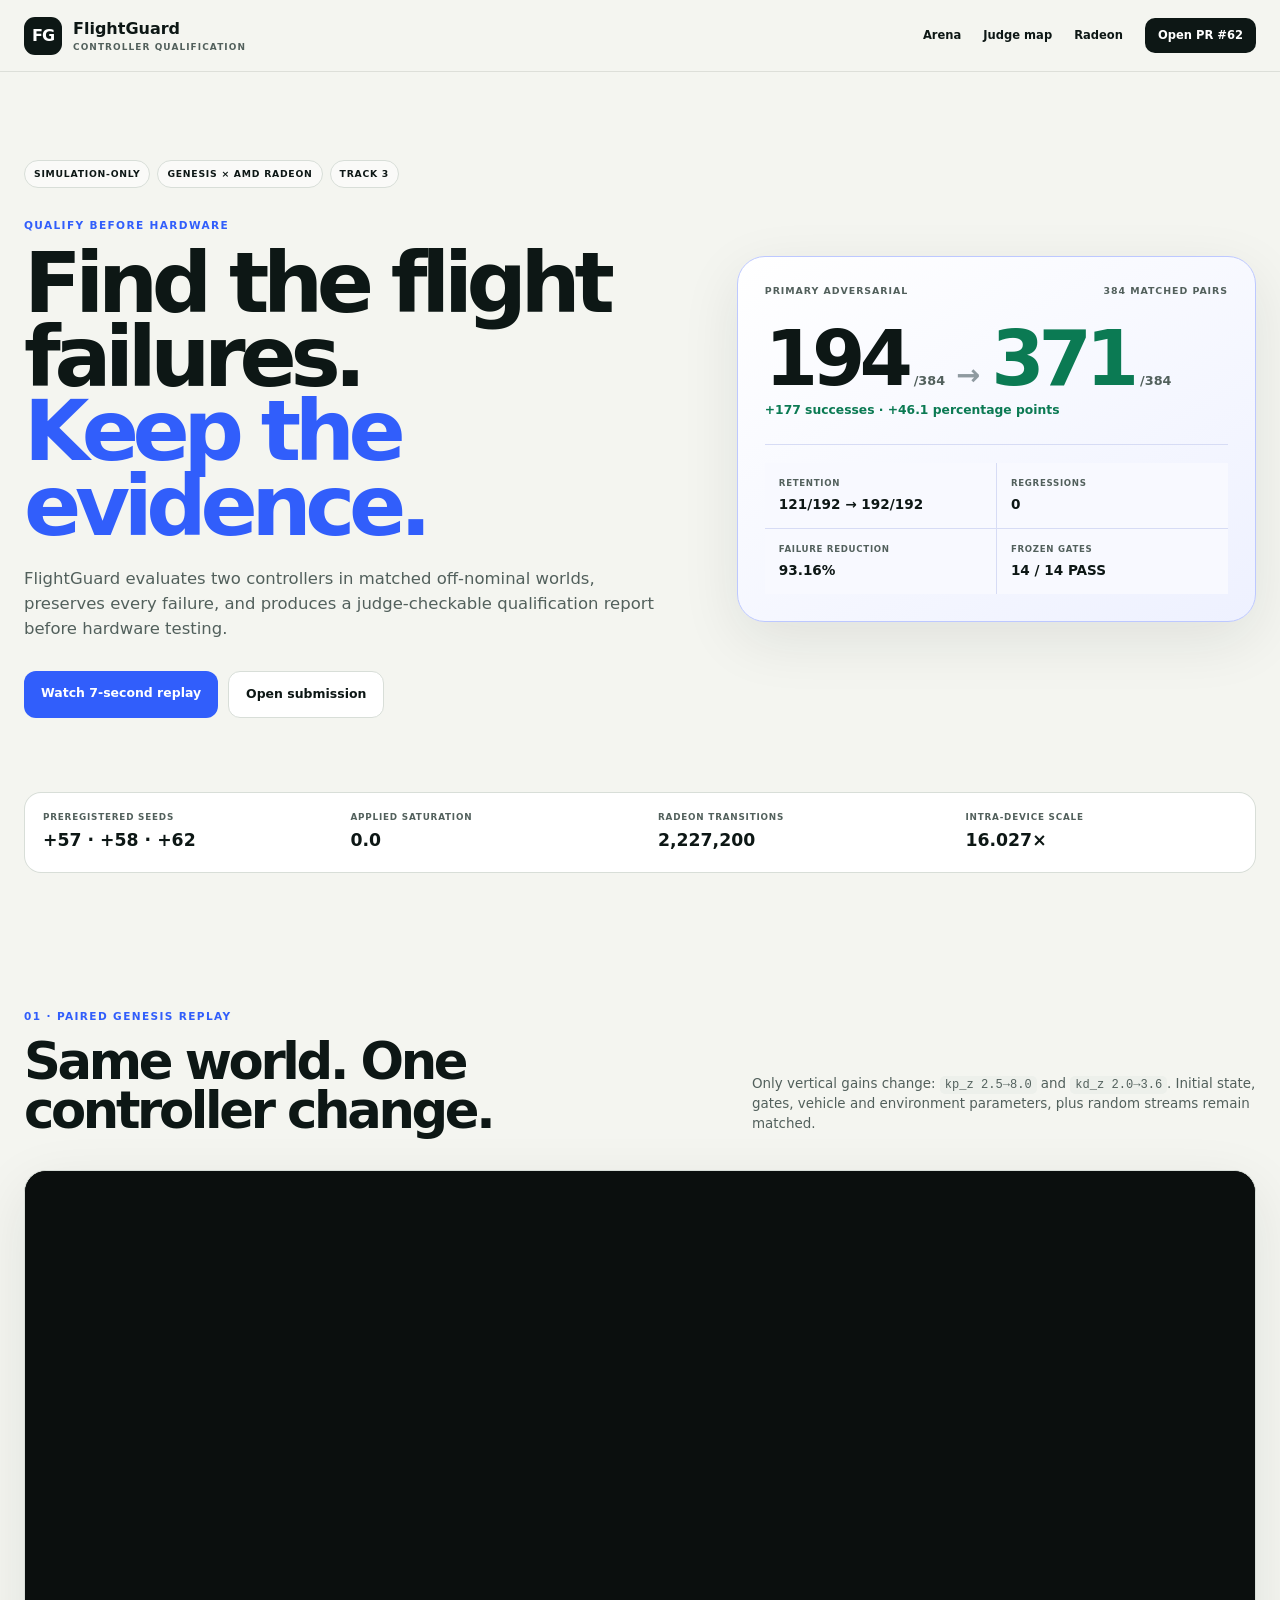
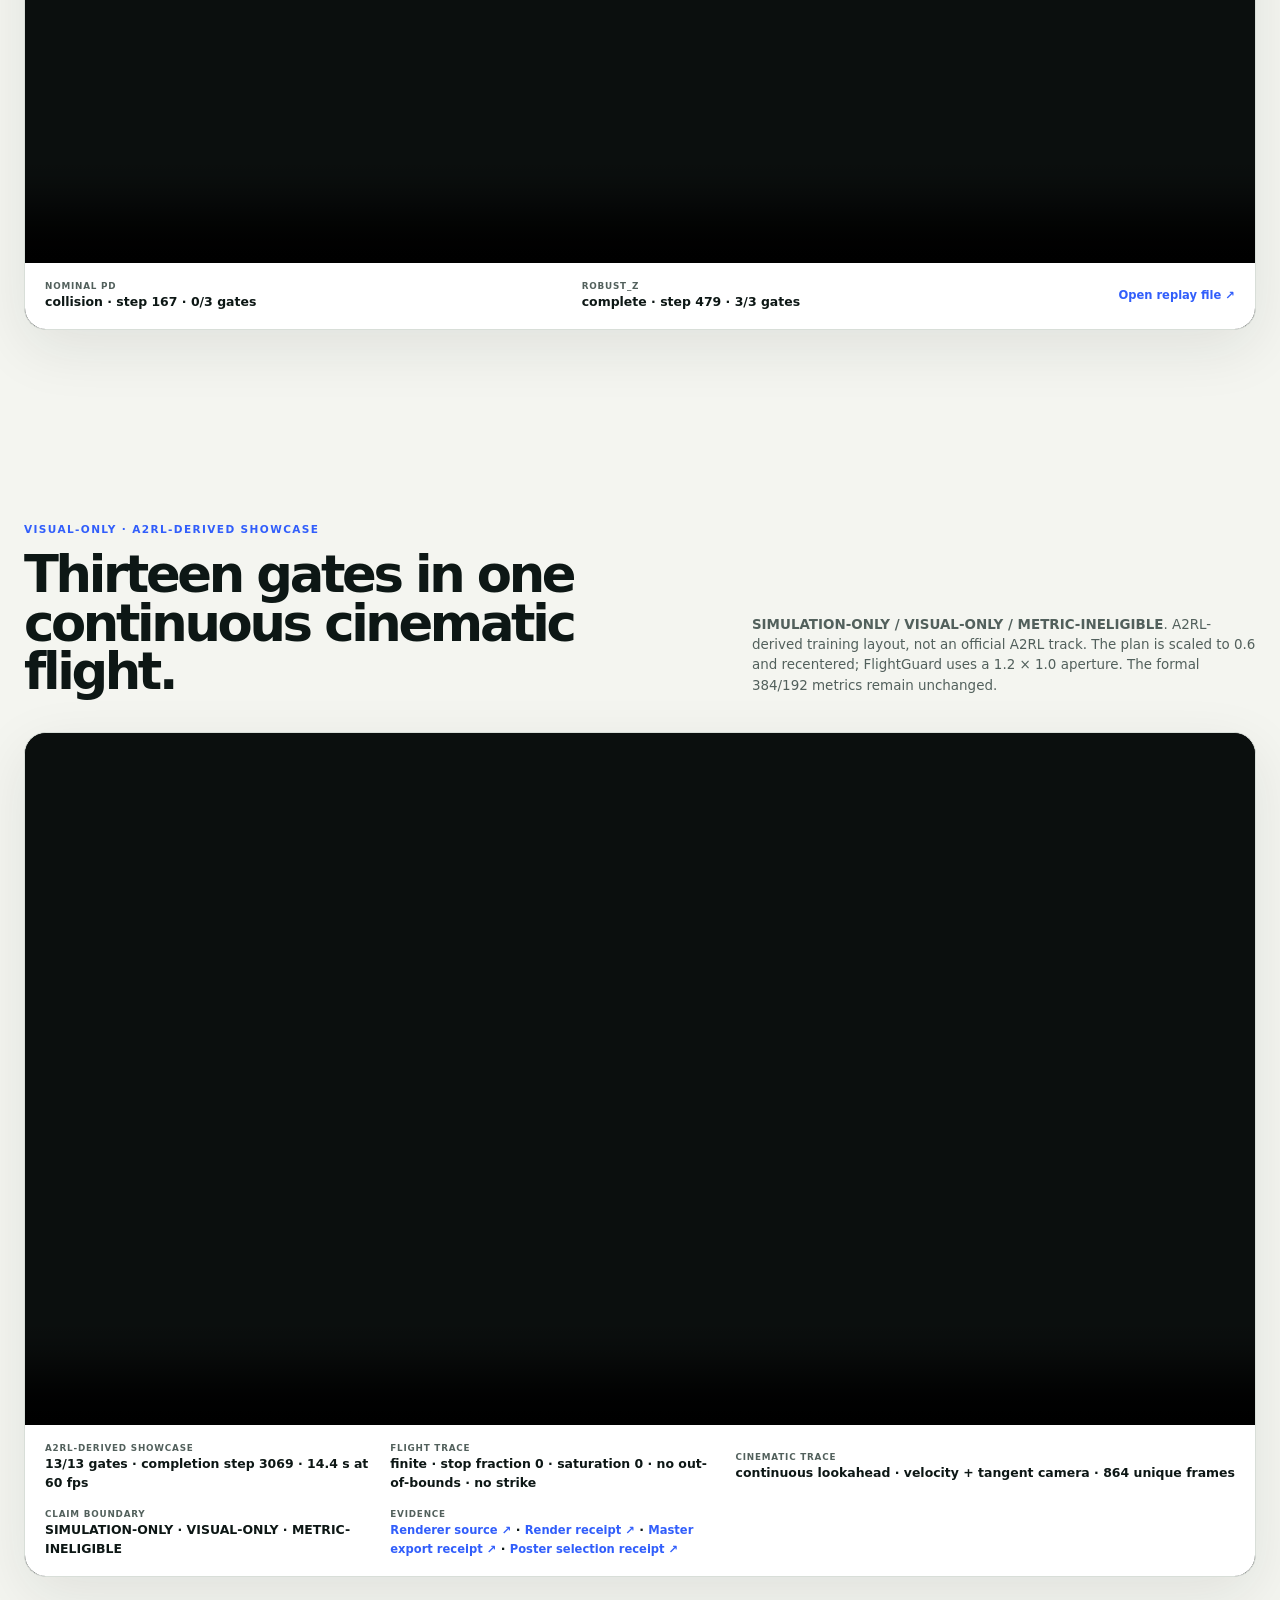
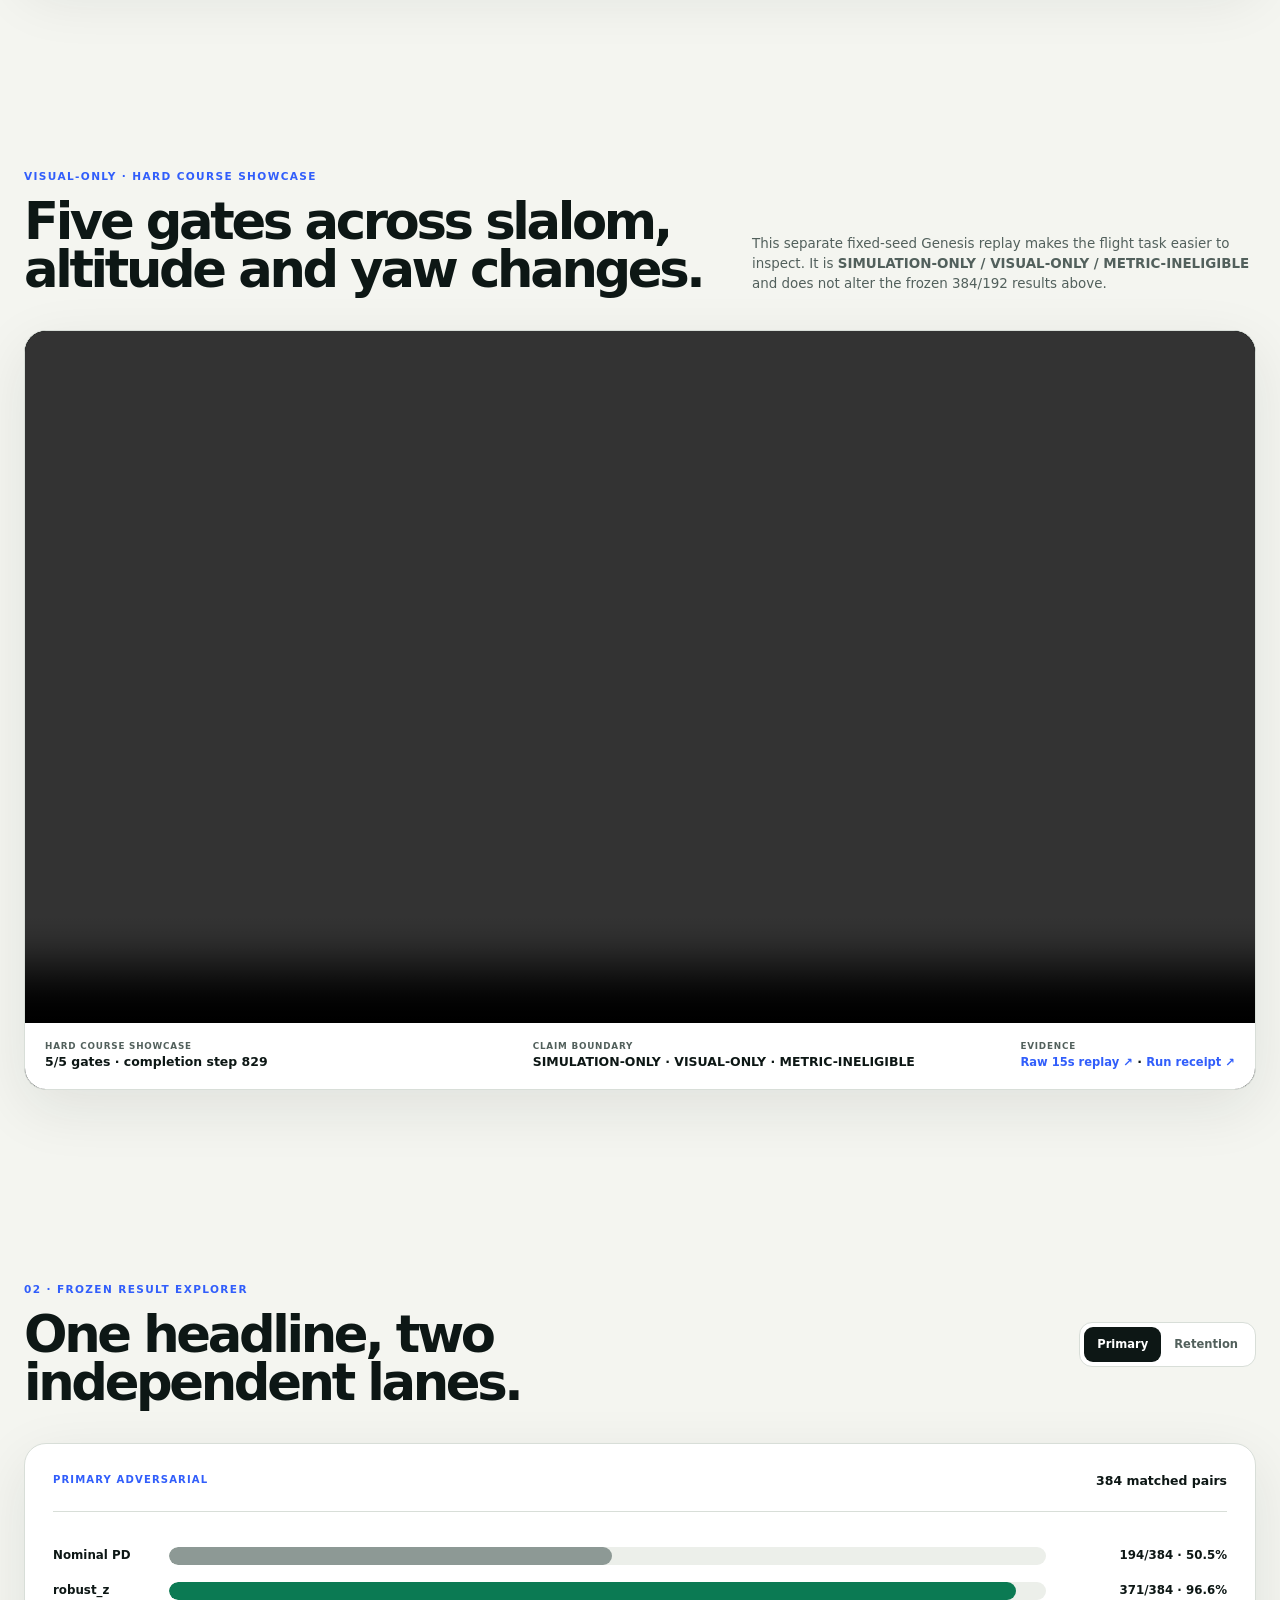
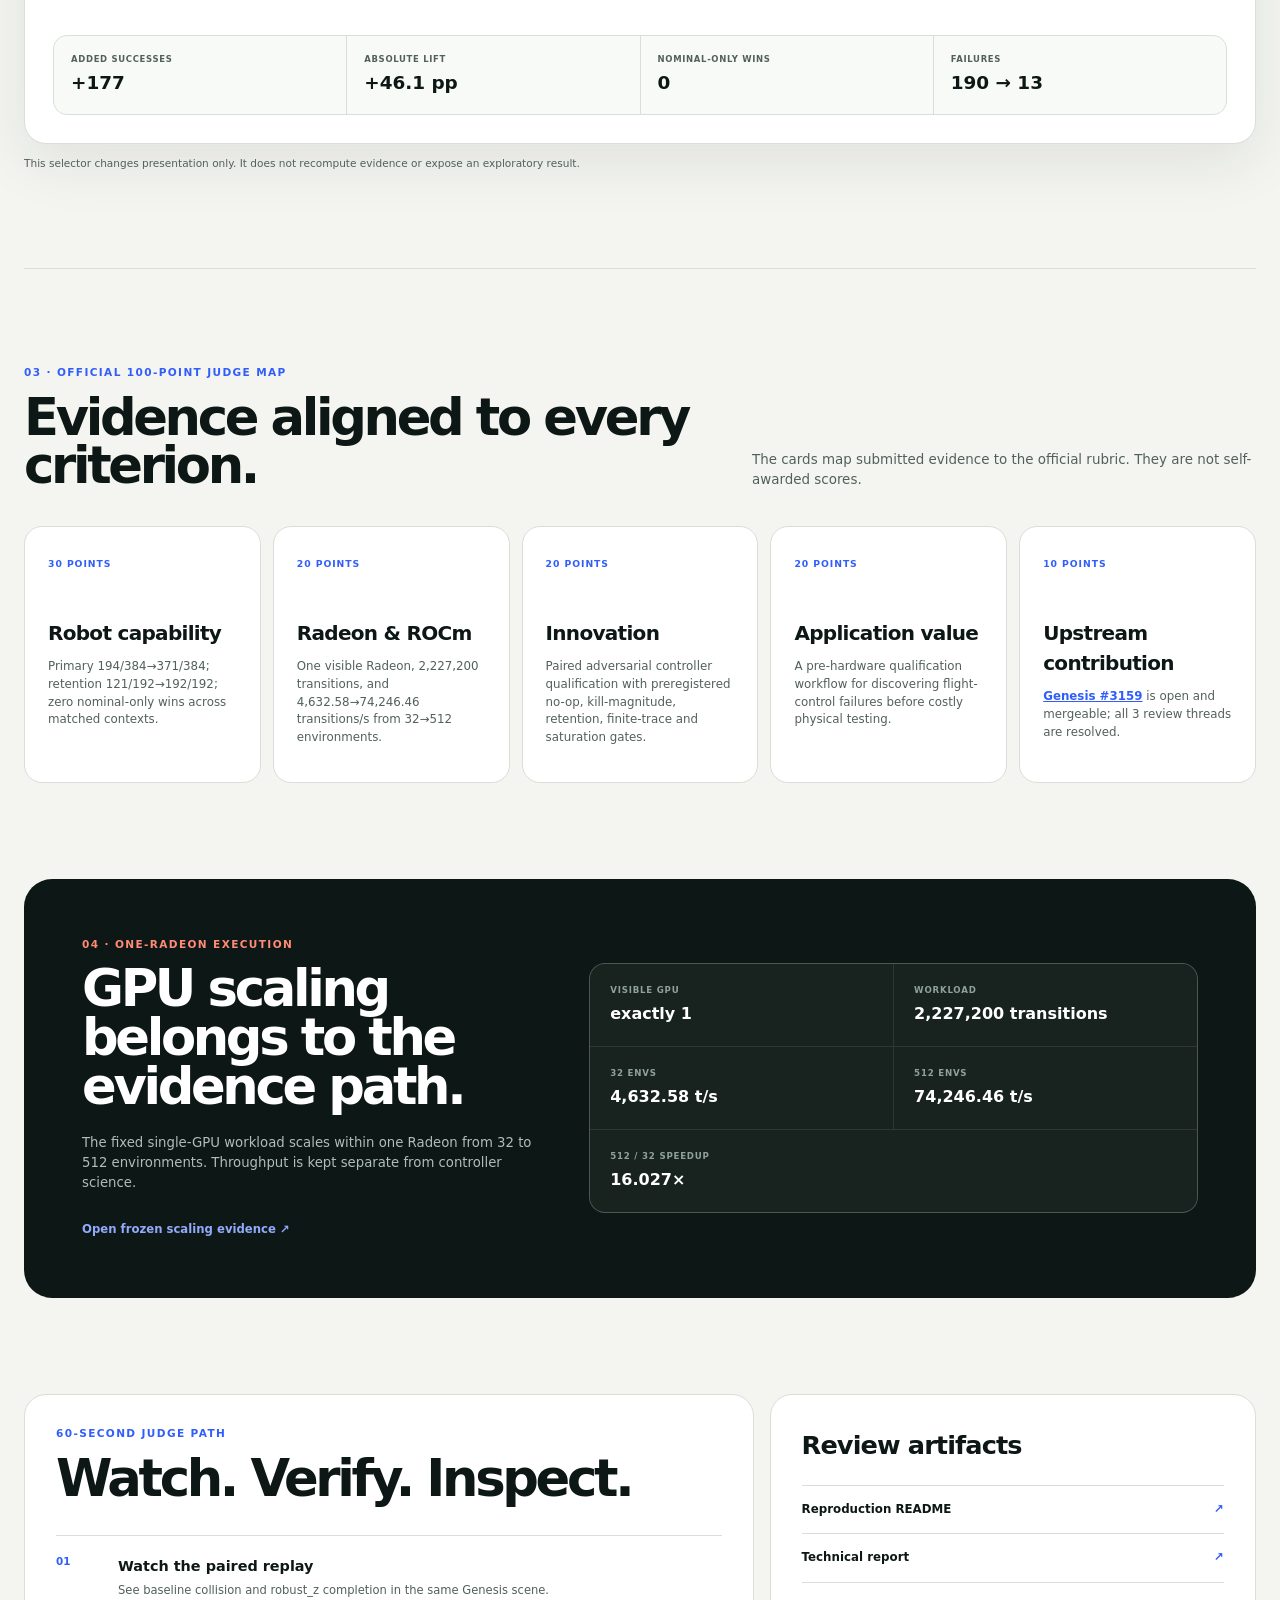
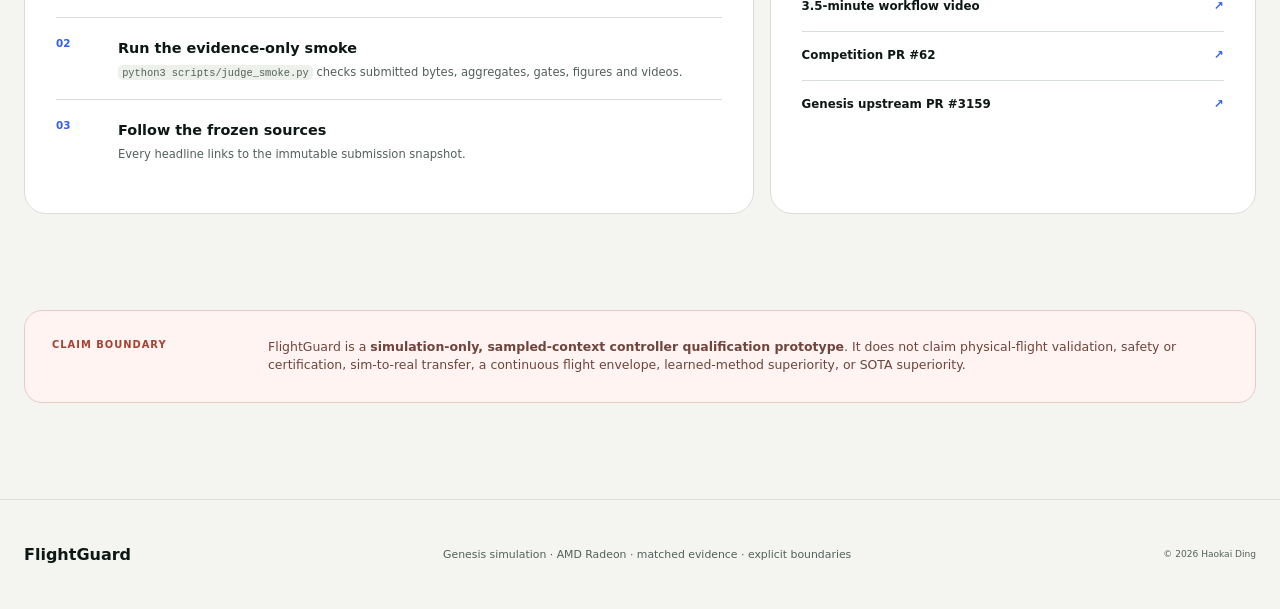
==== submissions/track3-flightguard/demo/faultfork/index.html @ bc514a35 "Upgrade A2RL showcase to cinematic 60 fps" ====
<!doctype html>
<html lang="en">
<head>
  <meta charset="utf-8">
  <meta name="viewport" content="width=device-width, initial-scale=1">
  <meta name="description" content="FlightGuard qualifies quadrotor controllers across matched off-nominal Genesis contexts on one AMD Radeon GPU.">
  <meta property="og:title" content="FlightGuard Challenge Arena">
  <meta property="og:description" content="194/384 to 371/384 primary successes, 121/192 to 192/192 retention, zero regressions.">
  <meta property="og:image" content="https://raw.githubusercontent.com/HaokaiDing/Radeon-hackathon-2026-07/8a51eeda5b6d73e1005773e0750f4bd752f0c9ac/submissions/track3-flightguard/submission/figures/challenge-arena-terminal.png">
  <title>FlightGuard Challenge Arena</title>
  <link rel="stylesheet" href="./styles.css">
</head>
<body>
  <header class="topbar">
    <a class="brand" href="#top" aria-label="FlightGuard home">
      <span class="brand-mark">FG</span>
      <span><strong>FlightGuard</strong><small>CONTROLLER QUALIFICATION</small></span>
    </a>
    <nav aria-label="Primary navigation">
      <a href="#arena">Arena</a>
      <a href="#rubric">Judge map</a>
      <a href="#radeon">Radeon</a>
      <a class="nav-cta" href="https://github.com/AMD-DEV-CONTEST/Radeon-hackathon-2026-07/pull/62">Open PR #62</a>
    </nav>
  </header>

  <main id="top">
    <section class="hero">
      <div class="hero-copy">
        <div class="pills">
          <span>SIMULATION-ONLY</span>
          <span>GENESIS × AMD RADEON</span>
          <span>TRACK 3</span>
        </div>
        <p class="eyebrow">QUALIFY BEFORE HARDWARE</p>
        <h1>Find the flight failures.<br><em>Keep the evidence.</em></h1>
        <p class="lede">FlightGuard evaluates two controllers in matched off-nominal worlds, preserves every failure, and produces a judge-checkable qualification report before hardware testing.</p>
        <div class="hero-actions">
          <a class="button primary" href="#arena">Watch 7-second replay</a>
          <a class="button secondary" href="https://github.com/AMD-DEV-CONTEST/Radeon-hackathon-2026-07/pull/62">Open submission</a>
        </div>
      </div>
      <div class="hero-score" aria-label="Headline Challenge Arena results">
        <div class="score-label"><span>PRIMARY ADVERSARIAL</span><span>384 MATCHED PAIRS</span></div>
        <div class="score-line"><strong>194</strong><span>/384</span><b aria-hidden="true">→</b><strong class="good">371</strong><span>/384</span></div>
        <div class="delta">+177 successes · +46.1 percentage points</div>
        <div class="score-grid">
          <div><span>RETENTION</span><strong>121/192 → 192/192</strong></div>
          <div><span>REGRESSIONS</span><strong>0</strong></div>
          <div><span>FAILURE REDUCTION</span><strong>93.16%</strong></div>
          <div><span>FROZEN GATES</span><strong>14 / 14 PASS</strong></div>
        </div>
      </div>
    </section>

    <section class="proof-strip" aria-label="Evidence summary">
      <div><span>PREREGISTERED SEEDS</span><strong>+57 · +58 · +62</strong></div>
      <div><span>APPLIED SATURATION</span><strong>0.0</strong></div>
      <div><span>RADEON TRANSITIONS</span><strong>2,227,200</strong></div>
      <div><span>INTRA-DEVICE SCALE</span><strong>16.027×</strong></div>
    </section>

    <section class="section arena" id="arena">
      <div class="section-head">
        <div><p class="eyebrow">01 · PAIRED GENESIS REPLAY</p><h2>Same world. One controller change.</h2></div>
        <p>Only vertical gains change: <code>kp_z 2.5→8.0</code> and <code>kd_z 2.0→3.6</code>. Initial state, gates, vehicle and environment parameters, plus random streams remain matched.</p>
      </div>
      <div class="video-shell">
        <video controls preload="metadata" poster="https://raw.githubusercontent.com/HaokaiDing/Radeon-hackathon-2026-07/8a51eeda5b6d73e1005773e0750f4bd752f0c9ac/submissions/track3-flightguard/submission/figures/challenge-arena-terminal.png">
          <source src="https://haokaiding.github.io/Radeon-hackathon-2026-07/flightguard-challenge-arena-v1-web.mp4" type="video/mp4">
          Your browser cannot play this video. Use the replay link below.
        </video>
        <div class="video-caption">
          <div><span>NOMINAL PD</span><strong>collision · step 167 · 0/3 gates</strong></div>
          <div><span>ROBUST_Z</span><strong>complete · step 479 · 3/3 gates</strong></div>
          <a href="https://github.com/HaokaiDing/Radeon-hackathon-2026-07/blob/8a51eeda5b6d73e1005773e0750f4bd752f0c9ac/submissions/track3-flightguard/submission/flightguard-challenge-arena-v1.mp4">Open replay file ↗</a>
        </div>
      </div>
    </section>

    <section class="section arena" id="a2rl-derived-showcase">
      <div class="section-head">
        <div><p class="eyebrow">VISUAL-ONLY · A2RL-DERIVED SHOWCASE</p><h2>Thirteen gates in one continuous cinematic flight.</h2></div>
        <p><strong>SIMULATION-ONLY / VISUAL-ONLY / METRIC-INELIGIBLE</strong>. A2RL-derived training layout, not an official A2RL track. The plan is scaled to 0.6 and recentered; FlightGuard uses a 1.2 × 1.0 aperture. The formal 384/192 metrics remain unchanged.</p>
      </div>
      <div class="video-shell">
        <video controls preload="metadata" poster="https://raw.githubusercontent.com/HaokaiDing/Radeon-hackathon-2026-07/track3-faultfork/submissions/track3-flightguard/submission/flightguard-genesis-a2rl-course-visual-v3-cinematic-poster.png?v=3918af4f0895">
          <source src="https://haokaiding.github.io/Radeon-hackathon-2026-07/flightguard-a2rl-course-visual-v3-cinematic.mp4?v=125d0740a408" type="video/mp4">
          Your browser cannot play this video. Use the evidence links below.
        </video>
        <div class="video-caption">
          <div><span>A2RL-DERIVED SHOWCASE</span><strong>13/13 gates · completion step 3069 · 14.4 s at 60 fps</strong></div>
          <div><span>FLIGHT TRACE</span><strong>finite · stop fraction 0 · saturation 0 · no out-of-bounds · no strike</strong></div>
          <div><span>CINEMATIC TRACE</span><strong>continuous lookahead · velocity + tangent camera · 864 unique frames</strong></div>
          <div><span>CLAIM BOUNDARY</span><strong>SIMULATION-ONLY · VISUAL-ONLY · METRIC-INELIGIBLE</strong></div>
          <div><span>EVIDENCE</span><strong><a href="https://github.com/HaokaiDing/Radeon-hackathon-2026-07/blob/track3-faultfork/submissions/track3-flightguard/scripts/render_a2rl_cinematic_course_amd.py">Renderer source ↗</a> · <a href="https://github.com/HaokaiDing/Radeon-hackathon-2026-07/blob/track3-faultfork/submissions/track3-flightguard/submission/evidence/a2rl-course-visual-v3-render.json">Render receipt ↗</a> · <a href="https://github.com/HaokaiDing/Radeon-hackathon-2026-07/blob/track3-faultfork/submissions/track3-flightguard/submission/evidence/a2rl-course-visual-v3-master-export.json">Master export receipt ↗</a> · <a href="https://github.com/HaokaiDing/Radeon-hackathon-2026-07/blob/track3-faultfork/submissions/track3-flightguard/submission/evidence/a2rl-course-visual-v3-poster-selection.json">Poster selection receipt ↗</a></strong></div>
        </div>
      </div>
    </section>

    <section class="section arena" id="hard-course">
      <div class="section-head">
        <div><p class="eyebrow">VISUAL-ONLY · HARD COURSE SHOWCASE</p><h2>Five gates across slalom, altitude and yaw changes.</h2></div>
        <p>This separate fixed-seed Genesis replay makes the flight task easier to inspect. It is <strong>SIMULATION-ONLY / VISUAL-ONLY / METRIC-INELIGIBLE</strong> and does not alter the frozen 384/192 results above.</p>
      </div>
      <div class="video-shell">
        <video controls preload="metadata">
          <source src="https://haokaiding.github.io/Radeon-hackathon-2026-07/flightguard-genesis-hard-course-visual-v1-web.mp4?v=da1ffea35a8d" type="video/mp4">
          Your browser cannot play this video. Use the evidence links below.
        </video>
        <div class="video-caption">
          <div><span>HARD COURSE SHOWCASE</span><strong>5/5 gates · completion step 829</strong></div>
          <div><span>CLAIM BOUNDARY</span><strong>SIMULATION-ONLY · VISUAL-ONLY · METRIC-INELIGIBLE</strong></div>
          <div><span>EVIDENCE</span><strong><a href="https://github.com/HaokaiDing/Radeon-hackathon-2026-07/blob/track3-faultfork/submissions/track3-flightguard/submission/flightguard-genesis-hard-course-visual-v1.mp4">Raw 15s replay ↗</a> · <a href="https://github.com/HaokaiDing/Radeon-hackathon-2026-07/blob/track3-faultfork/submissions/track3-flightguard/submission/evidence/hard-course-visual-v1.json">Run receipt ↗</a></strong></div>
        </div>
      </div>
    </section>

    <section class="section results">
      <div class="section-head compact">
        <div><p class="eyebrow">02 · FROZEN RESULT EXPLORER</p><h2>One headline, two independent lanes.</h2></div>
        <div class="toggle" role="group" aria-label="Choose result lane">
          <button class="is-active" type="button" data-lane="primary">Primary</button>
          <button type="button" data-lane="retention">Retention</button>
        </div>
      </div>
      <div class="result-panel" aria-live="polite">
        <div class="result-title"><span id="lane-name">PRIMARY ADVERSARIAL</span><strong id="lane-contexts">384 matched pairs</strong></div>
        <div class="bar-group">
          <div class="bar-row"><span>Nominal PD</span><div class="bar"><i id="baseline-bar" style="width:50.5%"></i></div><strong id="baseline-value">194/384 · 50.5%</strong></div>
          <div class="bar-row candidate"><span>robust_z</span><div class="bar"><i id="candidate-bar" style="width:96.6%"></i></div><strong id="candidate-value">371/384 · 96.6%</strong></div>
        </div>
        <div class="result-facts">
          <div><span>ADDED SUCCESSES</span><strong id="added-value">+177</strong></div>
          <div><span>ABSOLUTE LIFT</span><strong id="lift-value">+46.1 pp</strong></div>
          <div><span>NOMINAL-ONLY WINS</span><strong id="regression-value">0</strong></div>
          <div><span>FAILURES</span><strong id="failure-value">190 → 13</strong></div>
        </div>
      </div>
      <p class="method-note">This selector changes presentation only. It does not recompute evidence or expose an exploratory result.</p>
    </section>

    <section class="section rubric" id="rubric">
      <div class="section-head">
        <div><p class="eyebrow">03 · OFFICIAL 100-POINT JUDGE MAP</p><h2>Evidence aligned to every criterion.</h2></div>
        <p>The cards map submitted evidence to the official rubric. They are not self-awarded scores.</p>
      </div>
      <div class="rubric-grid">
        <article><span>30 POINTS</span><h3>Robot capability</h3><p>Primary 194/384→371/384; retention 121/192→192/192; zero nominal-only wins across matched contexts.</p></article>
        <article><span>20 POINTS</span><h3>Radeon & ROCm</h3><p>One visible Radeon, 2,227,200 transitions, and 4,632.58→74,246.46 transitions/s from 32→512 environments.</p></article>
        <article><span>20 POINTS</span><h3>Innovation</h3><p>Paired adversarial controller qualification with preregistered no-op, kill-magnitude, retention, finite-trace and saturation gates.</p></article>
        <article><span>20 POINTS</span><h3>Application value</h3><p>A pre-hardware qualification workflow for discovering flight-control failures before costly physical testing.</p></article>
        <article><span>10 POINTS</span><h3>Upstream contribution</h3><p><a href="https://github.com/Genesis-Embodied-AI/genesis-world/pull/3159">Genesis #3159</a> is open and mergeable; all 3 review threads are resolved.</p></article>
      </div>
    </section>

    <section class="section radeon" id="radeon">
      <div class="radeon-copy">
        <p class="eyebrow">04 · ONE-RADEON EXECUTION</p>
        <h2>GPU scaling belongs to the evidence path.</h2>
        <p>The fixed single-GPU workload scales within one Radeon from 32 to 512 environments. Throughput is kept separate from controller science.</p>
        <a class="text-link" href="https://github.com/HaokaiDing/Radeon-hackathon-2026-07/blob/8a51eeda5b6d73e1005773e0750f4bd752f0c9ac/submissions/track3-flightguard/submission/evidence/radeon-formal-scaling.json">Open frozen scaling evidence ↗</a>
      </div>
      <div class="radeon-grid">
        <div><span>VISIBLE GPU</span><strong>exactly 1</strong></div>
        <div><span>WORKLOAD</span><strong>2,227,200 transitions</strong></div>
        <div><span>32 ENVS</span><strong>4,632.58 t/s</strong></div>
        <div><span>512 ENVS</span><strong>74,246.46 t/s</strong></div>
        <div class="wide"><span>512 / 32 SPEEDUP</span><strong>16.027×</strong></div>
      </div>
    </section>

    <section class="section judge">
      <div class="judge-card">
        <p class="eyebrow">60-SECOND JUDGE PATH</p>
        <h2>Watch. Verify. Inspect.</h2>
        <ol>
          <li><span>01</span><div><strong>Watch the paired replay</strong><p>See baseline collision and robust_z completion in the same Genesis scene.</p></div></li>
          <li><span>02</span><div><strong>Run the evidence-only smoke</strong><p><code>python3 scripts/judge_smoke.py</code> checks submitted bytes, aggregates, gates, figures and videos.</p></div></li>
          <li><span>03</span><div><strong>Follow the frozen sources</strong><p>Every headline links to the immutable submission snapshot.</p></div></li>
        </ol>
      </div>
      <div class="links-card">
        <h3>Review artifacts</h3>
        <a href="https://github.com/HaokaiDing/Radeon-hackathon-2026-07/blob/8a51eeda5b6d73e1005773e0750f4bd752f0c9ac/submissions/track3-flightguard/README.md"><span>Reproduction README</span><b>↗</b></a>
        <a href="https://github.com/HaokaiDing/Radeon-hackathon-2026-07/blob/8a51eeda5b6d73e1005773e0750f4bd752f0c9ac/submissions/track3-flightguard/docs/technical-report.md"><span>Technical report</span><b>↗</b></a>
        <a href="https://github.com/HaokaiDing/Radeon-hackathon-2026-07/blob/8a51eeda5b6d73e1005773e0750f4bd752f0c9ac/submissions/track3-flightguard/submission/flightguard-challenge-arena-workflow-demo-v3.mp4"><span>3.5-minute workflow video</span><b>↗</b></a>
        <a href="https://github.com/AMD-DEV-CONTEST/Radeon-hackathon-2026-07/pull/62"><span>Competition PR #62</span><b>↗</b></a>
        <a href="https://github.com/Genesis-Embodied-AI/genesis-world/pull/3159"><span>Genesis upstream PR #3159</span><b>↗</b></a>
      </div>
    </section>

    <section class="boundary">
      <span>CLAIM BOUNDARY</span>
      <p>FlightGuard is a <strong>simulation-only, sampled-context controller qualification prototype</strong>. It does not claim physical-flight validation, safety or certification, sim-to-real transfer, a continuous flight envelope, learned-method superiority, or SOTA superiority.</p>
    </section>
  </main>

  <footer><strong>FlightGuard</strong><span>Genesis simulation · AMD Radeon · matched evidence · explicit boundaries</span><small>© <span id="year">2026</span> Haokai Ding</small></footer>
  <script src="./app.js"></script>
</body>
</html>
---- submissions/track3-flightguard/demo/faultfork/styles.css ----
:root {
  --ink:#0d1715; --muted:#52605c; --paper:#f4f5f0; --card:#fff;
  --line:#d8ded8; --blue:#315efb; --blue-soft:#e7ecff;
  --green:#0b7a53; --green-soft:#dff5e9; --coral:#eb5a46;
  --radius:22px; --shadow:0 18px 60px rgba(18,36,31,.09);
}
*{box-sizing:border-box}
html{scroll-behavior:smooth}
body{margin:0;background:var(--paper);color:var(--ink);font-family:Inter,ui-sans-serif,system-ui,-apple-system,BlinkMacSystemFont,"Segoe UI",sans-serif;line-height:1.5}
a{color:inherit}
.topbar{position:sticky;z-index:20;top:0;display:flex;align-items:center;justify-content:space-between;min-height:72px;padding:0 max(24px,calc((100vw - 1240px)/2));border-bottom:1px solid rgba(13,23,21,.1);background:rgba(244,245,240,.9);backdrop-filter:blur(18px)}
.brand{display:flex;gap:11px;align-items:center;text-decoration:none}
.brand-mark{display:grid;width:38px;height:38px;place-items:center;border-radius:11px;background:var(--ink);color:#fff;font-weight:900;letter-spacing:-.06em}
.brand strong,.brand small{display:block}.brand small{color:var(--muted);font-size:.56rem;font-weight:800;letter-spacing:.12em}
nav{display:flex;gap:22px;align-items:center}nav a{text-decoration:none;font-size:.72rem;font-weight:750}
.nav-cta{padding:9px 13px;border-radius:10px;background:var(--ink);color:#fff}
main{overflow:hidden}
.hero{display:grid;grid-template-columns:1.12fr .88fr;gap:52px;align-items:center;width:min(1240px,calc(100% - 48px));min-height:660px;margin:auto;padding:88px 0 74px}
.pills{display:flex;flex-wrap:wrap;gap:7px;margin-bottom:30px}.pills span{padding:6px 9px;border:1px solid var(--line);border-radius:999px;background:rgba(255,255,255,.56);font-size:.58rem;font-weight:850;letter-spacing:.08em}
.eyebrow{margin:0 0 12px;color:var(--blue);font-size:.66rem;font-weight:900;letter-spacing:.13em}
h1,h2,h3,p{margin-top:0}h1{max-width:850px;margin-bottom:24px;font-size:clamp(3.5rem,6.6vw,6.8rem);letter-spacing:-.075em;line-height:.88}h1 em{color:var(--blue);font-style:normal}
h2{margin-bottom:0;font-size:clamp(2.25rem,4vw,4.5rem);letter-spacing:-.065em;line-height:.95}h3{letter-spacing:-.035em}
.lede{max-width:640px;color:var(--muted);font-size:1.03rem}.hero-actions{display:flex;flex-wrap:wrap;gap:10px;margin-top:30px}.button{padding:13px 17px;border-radius:12px;text-decoration:none;font-size:.78rem;font-weight:850}.primary{background:var(--blue);color:#fff}.secondary{border:1px solid var(--line);background:#fff}
.hero-score{padding:27px;border:1px solid #bdc8ff;border-radius:28px;background:linear-gradient(150deg,#fff,#eef1ff);box-shadow:var(--shadow)}
.score-label{display:flex;justify-content:space-between;color:var(--muted);font-size:.59rem;font-weight:850;letter-spacing:.1em}
.score-line{display:flex;gap:7px;align-items:baseline;margin:30px 0 4px}.score-line strong{font-size:clamp(3.4rem,6vw,5.5rem);letter-spacing:-.08em;line-height:.8}.score-line span{color:var(--muted);font-size:.8rem;font-weight:800}.score-line b{margin:0 4px;color:#8f9aa0;font-size:1.8rem}.score-line .good{color:var(--green)}
.delta{padding-bottom:24px;border-bottom:1px solid #d7dcf5;color:var(--green);font-size:.77rem;font-weight:850}.score-grid{display:grid;grid-template-columns:1fr 1fr;gap:1px;margin-top:18px;background:#d7dcf5}.score-grid div{padding:14px;background:#f8f9ff}.score-grid span,.score-grid strong{display:block}.score-grid span{color:var(--muted);font-size:.54rem;font-weight:850;letter-spacing:.08em}.score-grid strong{margin-top:4px;font-size:.85rem}
.proof-strip{display:grid;grid-template-columns:repeat(4,1fr);width:min(1240px,calc(100% - 48px));margin:0 auto 40px;overflow:hidden;border:1px solid var(--line);border-radius:17px;background:var(--line)}.proof-strip div{padding:18px;background:#fff}.proof-strip span,.proof-strip strong{display:block}.proof-strip span{color:var(--muted);font-size:.55rem;font-weight:850;letter-spacing:.09em}.proof-strip strong{margin-top:4px;font-size:1.08rem}
.section{width:min(1240px,calc(100% - 48px));margin:auto;padding:96px 0}.section-head{display:grid;grid-template-columns:1.15fr .85fr;gap:46px;align-items:end;margin-bottom:36px}.section-head>p{margin:0;color:var(--muted);font-size:.84rem}.section-head.compact{align-items:center}
.video-shell{overflow:hidden;border:1px solid var(--line);border-radius:var(--radius);background:#111;box-shadow:var(--shadow)}video{display:block;width:100%;aspect-ratio:16/9;background:#0b0f0e}.video-caption{display:grid;grid-template-columns:1fr 1fr auto;gap:16px;align-items:center;padding:17px 20px;background:#fff}.video-caption span,.video-caption strong{display:block}.video-caption span{color:var(--muted);font-size:.55rem;font-weight:850;letter-spacing:.09em}.video-caption strong{font-size:.78rem}.video-caption a{color:var(--blue);font-size:.72rem;font-weight:850;text-decoration:none}
.toggle{display:flex;justify-self:end;padding:4px;border:1px solid var(--line);border-radius:13px;background:#fff}.toggle button{padding:9px 13px;border:0;border-radius:9px;background:transparent;color:var(--muted);cursor:pointer;font:inherit;font-size:.72rem;font-weight:850}.toggle button.is-active{background:var(--ink);color:#fff}
.result-panel{padding:28px;border:1px solid var(--line);border-radius:var(--radius);background:#fff;box-shadow:var(--shadow)}.result-title{display:flex;justify-content:space-between;padding-bottom:20px;border-bottom:1px solid var(--line)}.result-title span{color:var(--blue);font-size:.63rem;font-weight:900;letter-spacing:.11em}.result-title strong{font-size:.78rem}
.bar-group{display:grid;gap:17px;padding:35px 0}.bar-row{display:grid;grid-template-columns:100px 1fr 165px;gap:16px;align-items:center}.bar-row>span{font-size:.74rem;font-weight:800}.bar-row>strong{text-align:right;font-size:.74rem}.bar{height:18px;overflow:hidden;border-radius:999px;background:#ecefea}.bar i{display:block;height:100%;border-radius:inherit;background:#8d9995;transition:width .3s ease}.bar-row.candidate i{background:var(--green)}
.result-facts{display:grid;grid-template-columns:repeat(4,1fr);gap:1px;overflow:hidden;border:1px solid var(--line);border-radius:14px;background:var(--line)}.result-facts div{padding:17px;background:#f8faf7}.result-facts span,.result-facts strong{display:block}.result-facts span{color:var(--muted);font-size:.53rem;font-weight:850;letter-spacing:.08em}.result-facts strong{margin-top:4px;font-size:1.15rem}.method-note{margin:12px 0 0;color:var(--muted);font-size:.66rem}
.rubric{border-top:1px solid var(--line)}.rubric-grid{display:grid;grid-template-columns:repeat(10,1fr);gap:12px}.rubric-grid article{grid-column:span 2;min-height:255px;padding:23px;border:1px solid var(--line);border-radius:18px;background:#fff}.rubric-grid span{color:var(--blue);font-size:.58rem;font-weight:900;letter-spacing:.1em}.rubric-grid h3{margin:44px 0 10px;font-size:1.25rem}.rubric-grid p{color:var(--muted);font-size:.74rem}.rubric-grid a{color:var(--blue);font-weight:800}
.radeon{display:grid;grid-template-columns:.86fr 1.14fr;gap:48px;align-items:center;padding:58px;border-radius:28px;background:var(--ink);color:#fff}.radeon .eyebrow{color:#ff8b76}.radeon-copy>p:not(.eyebrow){margin:23px 0;color:#aebeba;font-size:.83rem}.text-link{color:#92aafa;font-size:.73rem;font-weight:850;text-decoration:none}.radeon-grid{display:grid;grid-template-columns:1fr 1fr;gap:1px;overflow:hidden;border:1px solid rgba(255,255,255,.15);border-radius:16px;background:rgba(255,255,255,.14)}.radeon-grid div{padding:20px;background:#182320}.radeon-grid .wide{grid-column:1/-1}.radeon-grid span,.radeon-grid strong{display:block}.radeon-grid span{color:#8fa19c;font-size:.54rem;font-weight:850;letter-spacing:.09em}.radeon-grid strong{margin-top:5px;font-size:1rem}
.judge{display:grid;grid-template-columns:1.2fr .8fr;gap:16px}.judge-card,.links-card{padding:31px;border:1px solid var(--line);border-radius:var(--radius);background:#fff}.judge-card ol{display:grid;gap:0;margin:32px 0 0;padding:0;list-style:none}.judge-card li{display:grid;grid-template-columns:48px 1fr;gap:14px;padding:18px 0;border-top:1px solid var(--line)}.judge-card li>span{color:var(--blue);font-size:.65rem;font-weight:900}.judge-card li strong{font-size:.9rem}.judge-card li p{margin:4px 0 0;color:var(--muted);font-size:.72rem}.links-card{display:flex;flex-direction:column}.links-card h3{margin-bottom:20px;font-size:1.6rem}.links-card a{display:flex;justify-content:space-between;padding:15px 0;border-top:1px solid var(--line);font-size:.74rem;font-weight:800;text-decoration:none}.links-card b{color:var(--blue)}
.boundary{display:grid;grid-template-columns:180px 1fr;gap:36px;width:min(1240px,calc(100% - 48px));margin:0 auto 96px;padding:27px;border:1px solid #ecc9c2;border-radius:18px;background:#fff4f1}.boundary>span{color:#a74132;font-size:.62rem;font-weight:900;letter-spacing:.1em}.boundary p{margin:0;color:#6f443c;font-size:.78rem}
footer{display:flex;gap:24px;align-items:center;justify-content:space-between;min-height:110px;padding:0 max(24px,calc((100vw - 1240px)/2));border-top:1px solid var(--line);color:var(--muted);font-size:.68rem}footer strong{color:var(--ink);font-size:1rem}
code{padding:.15em .4em;border-radius:5px;background:#edf0eb;font-family:ui-monospace,SFMono-Regular,Menlo,monospace;font-size:.9em}
@media(max-width:980px){.hero,.section-head,.radeon{grid-template-columns:1fr}.hero{gap:34px}.rubric-grid{grid-template-columns:repeat(2,1fr)}.rubric-grid article{grid-column:auto}.proof-strip{grid-template-columns:1fr 1fr}.radeon{padding:38px}.video-caption{grid-template-columns:1fr 1fr}.video-caption a{grid-column:1/-1}.judge{grid-template-columns:1fr}}
@media(max-width:680px){.topbar{position:static;padding:15px 18px}.topbar nav>a:not(.nav-cta){display:none}.hero,.section,.proof-strip,.boundary{width:min(100% - 28px,1240px)}.hero{min-height:auto;padding:65px 0 48px}h1{font-size:clamp(3.1rem,16vw,5rem)}.score-line strong{font-size:3.3rem}.score-grid,.proof-strip,.result-facts,.rubric-grid,.radeon-grid{grid-template-columns:1fr}.video-caption,.judge,.boundary{grid-template-columns:1fr}.bar-row{grid-template-columns:82px 1fr}.bar-row>strong{grid-column:2;text-align:left}.section{padding:70px 0}.radeon{padding:26px}.rubric-grid article{min-height:210px}.rubric-grid h3{margin-top:25px}.result-title{display:grid;gap:5px}footer{display:grid;padding:28px 18px}}
@media(prefers-reduced-motion:reduce){*{scroll-behavior:auto!important;transition:none!important}}
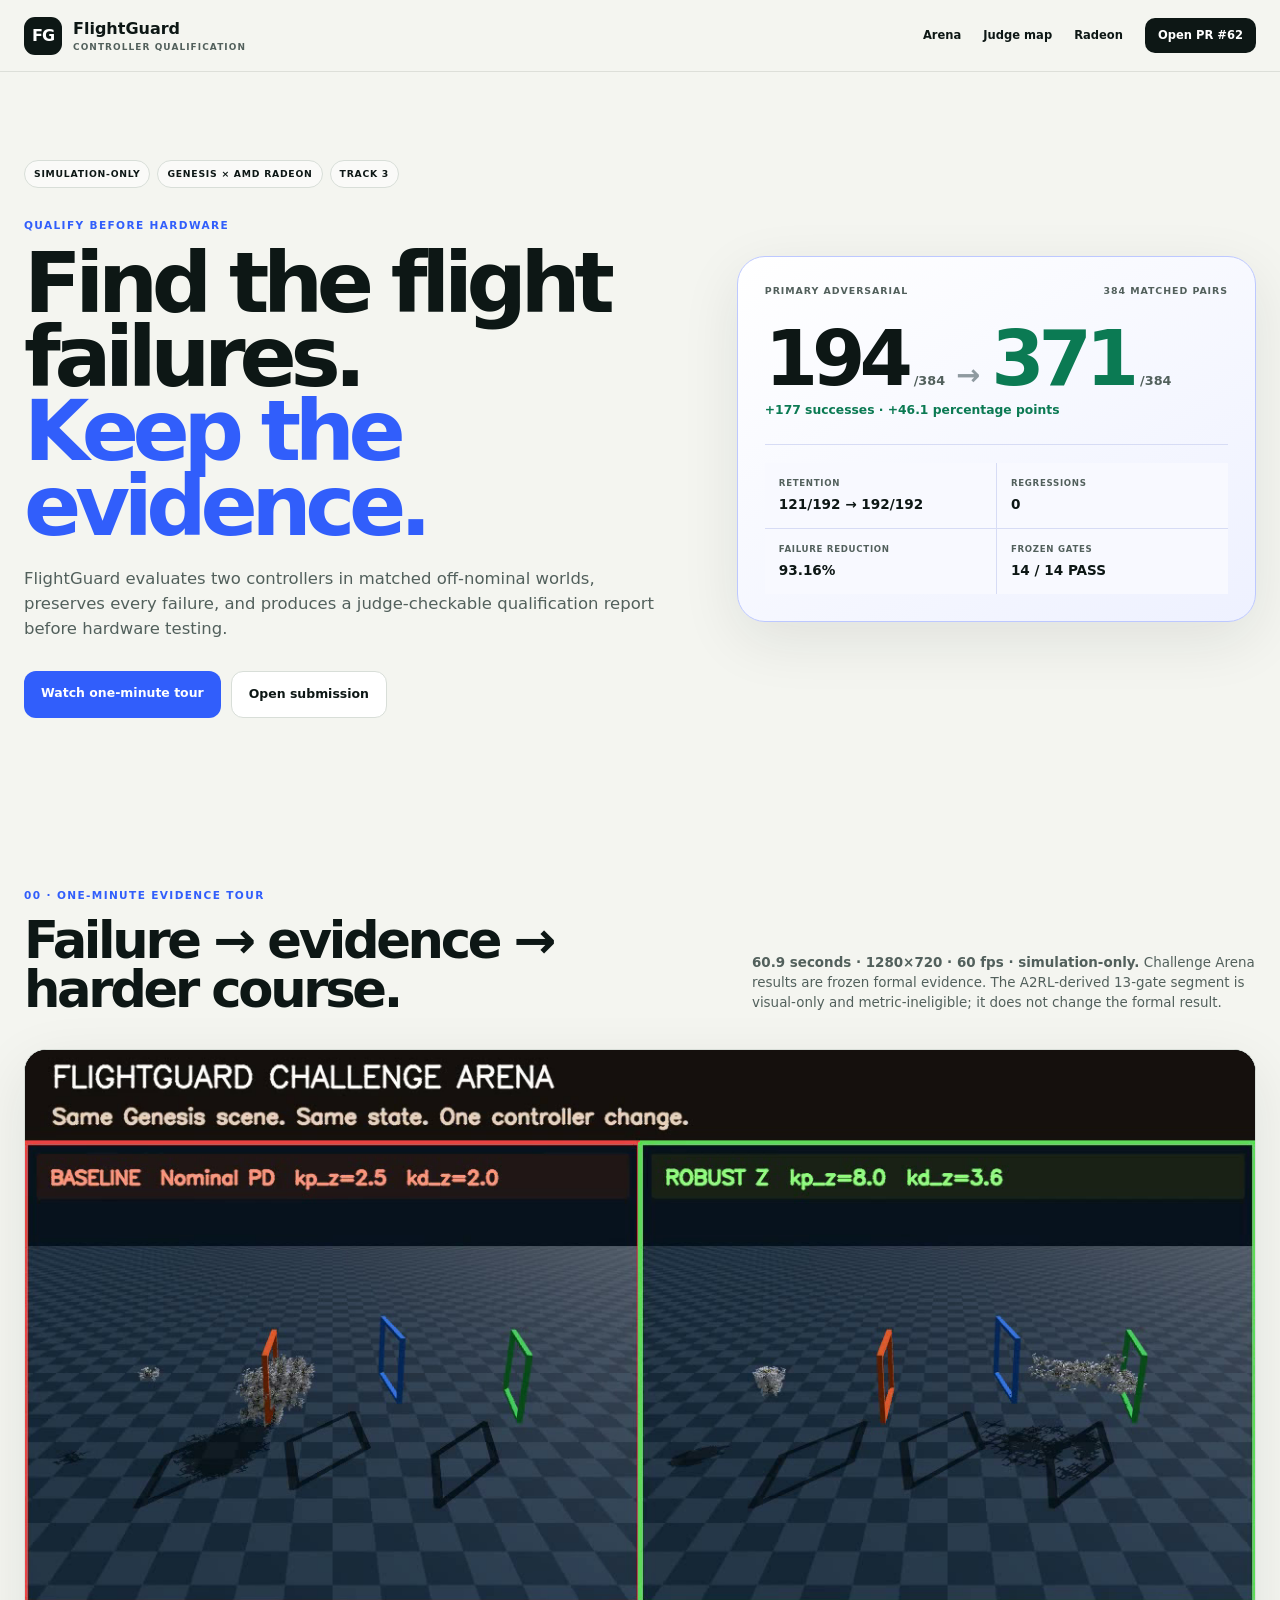
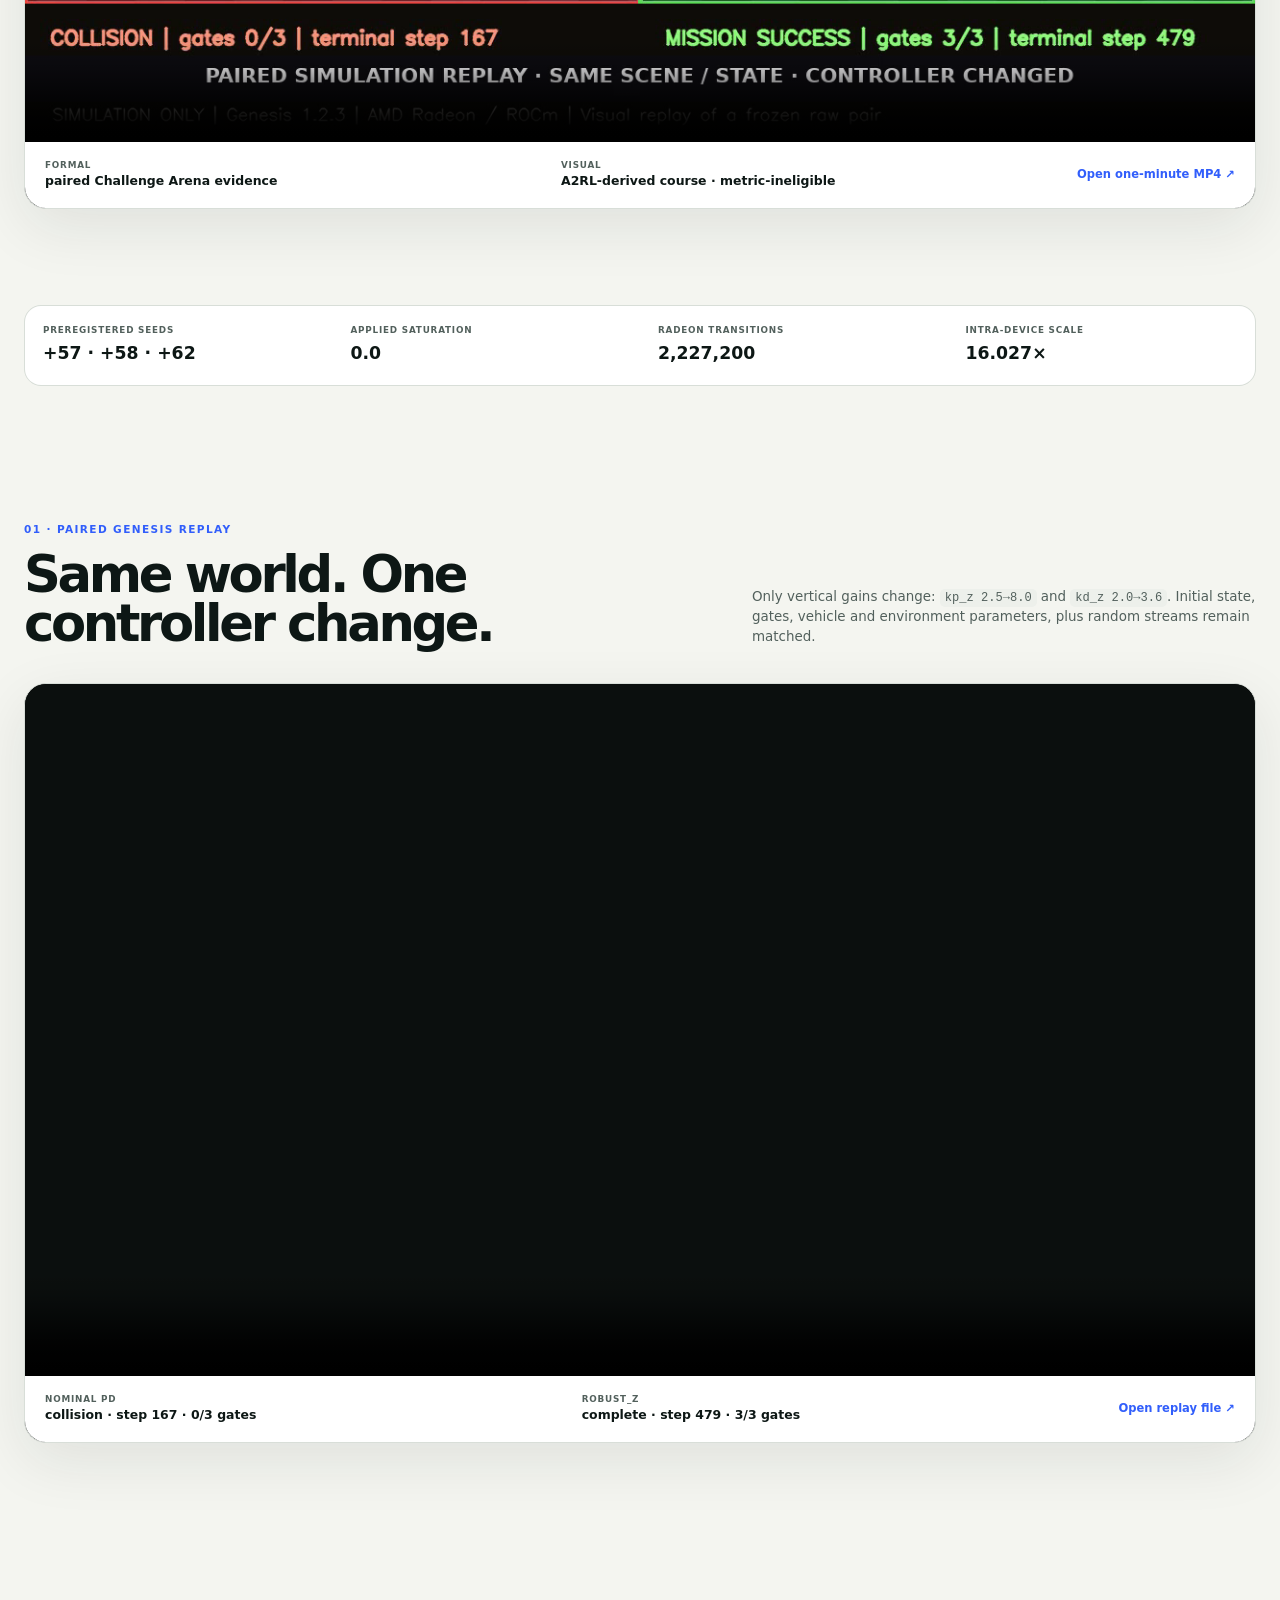
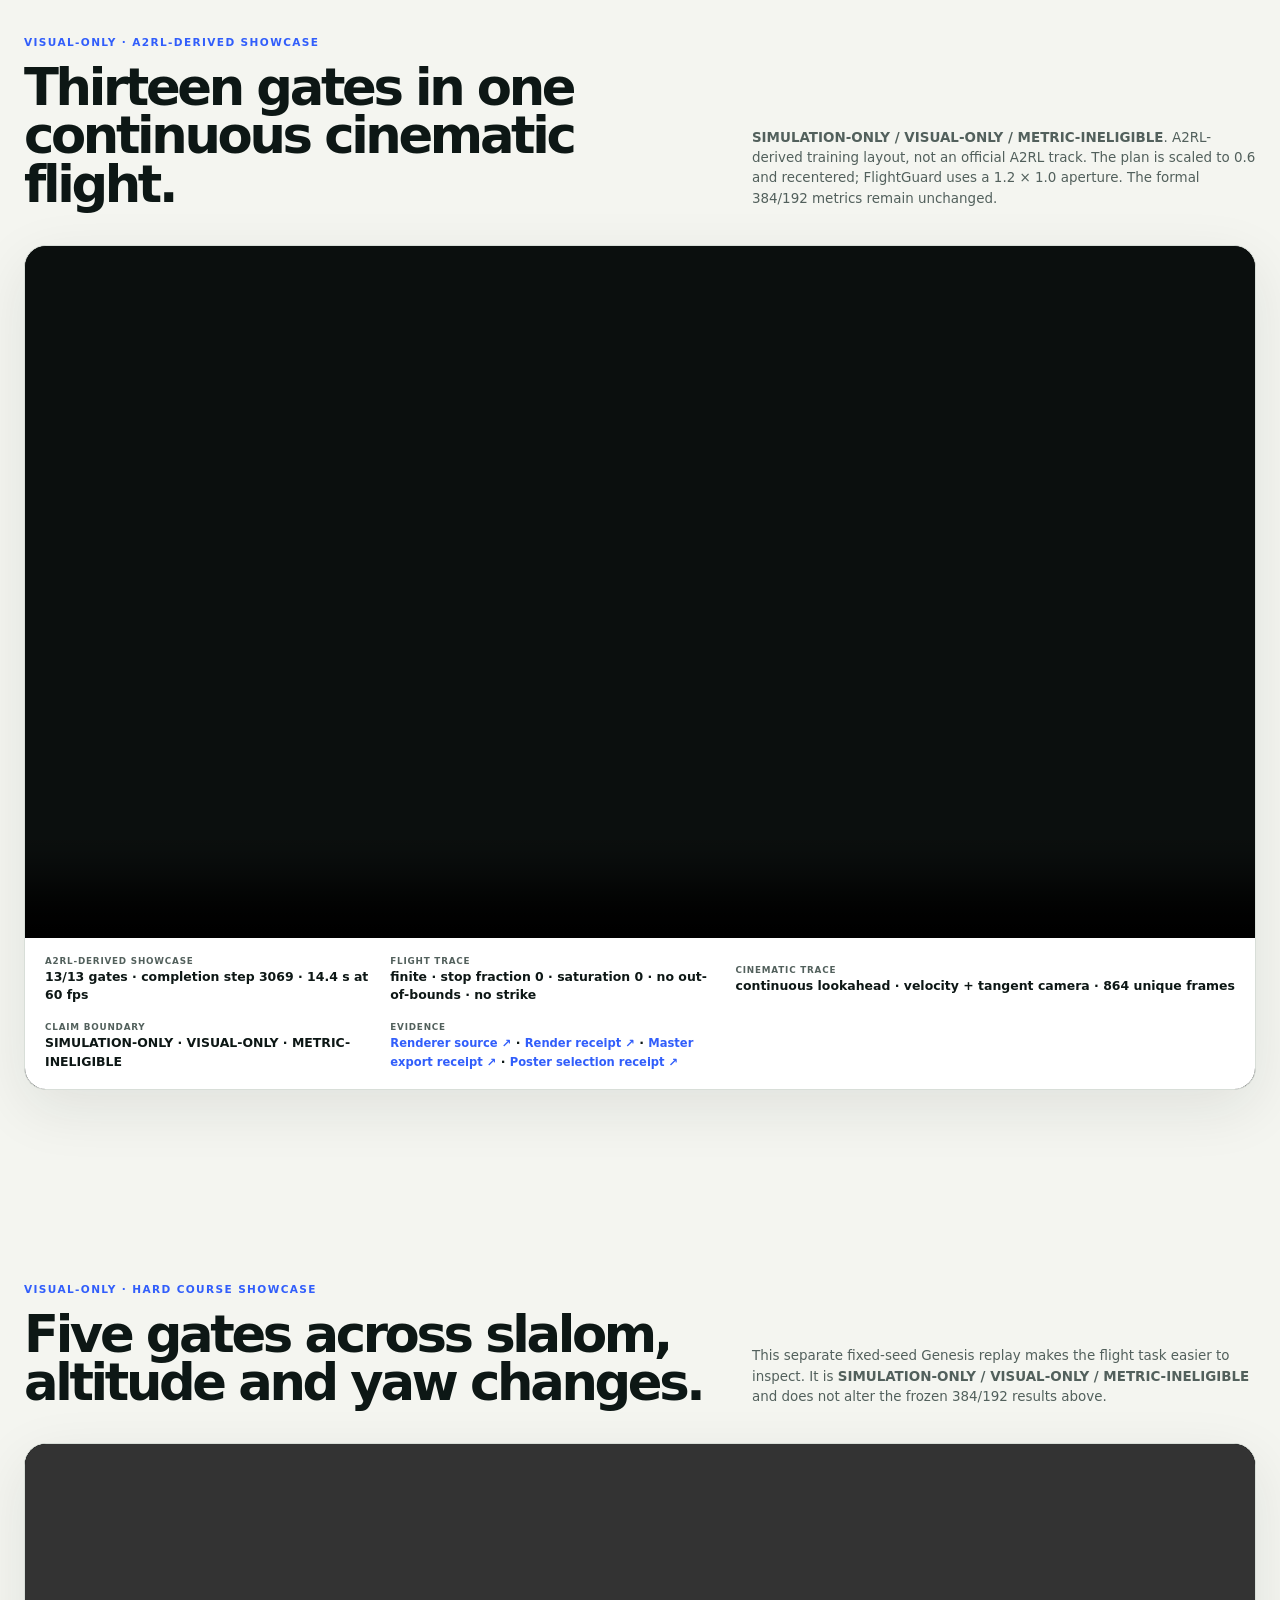
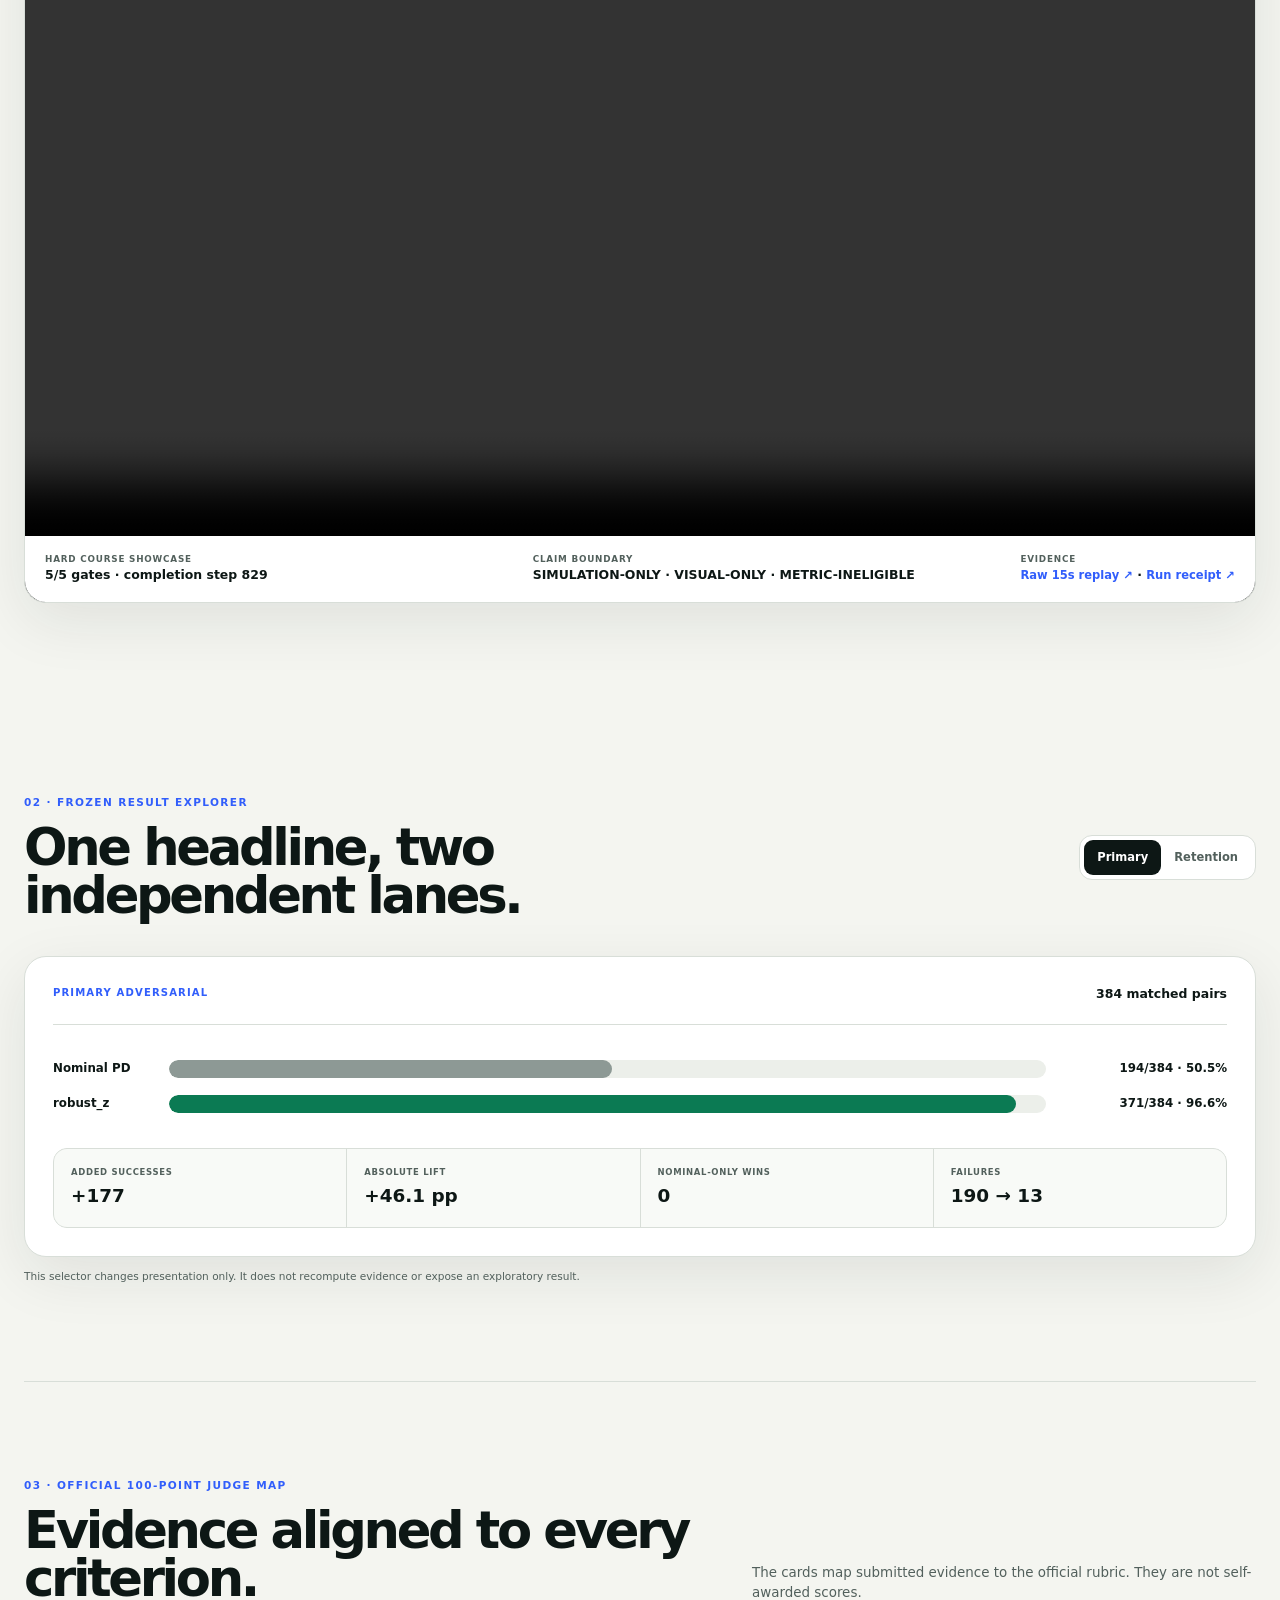
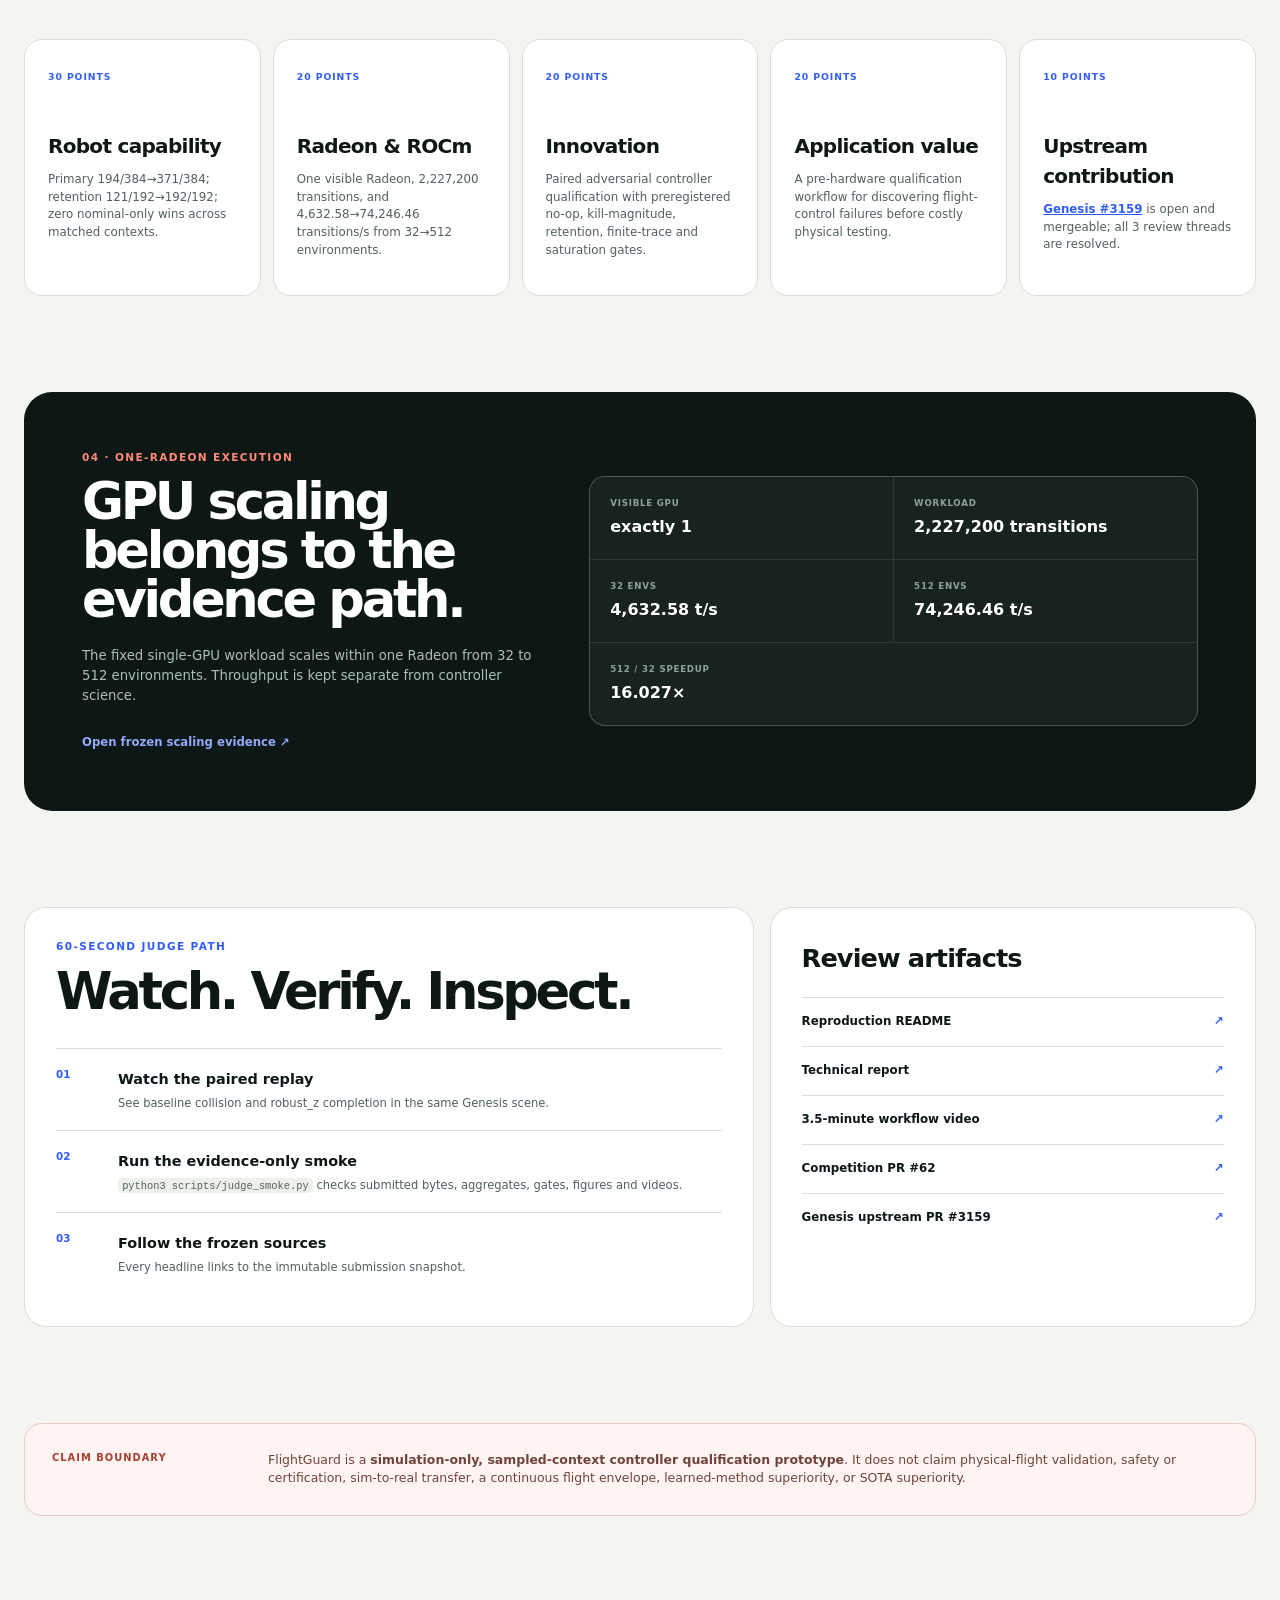
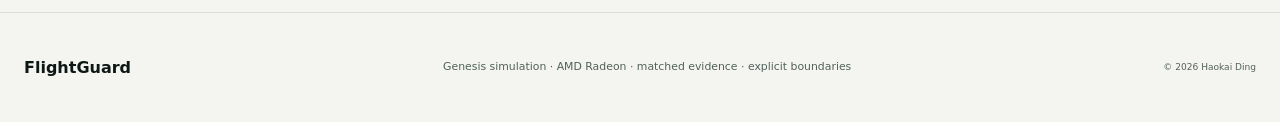
==== commit 5f58f6b7: "Add one-minute FlightGuard evidence tour" ====
--- a/submissions/track3-flightguard/demo/faultfork/index.html
+++ b/submissions/track3-flightguard/demo/faultfork/index.html
@@ -36,7 +36,7 @@
         <h1>Find the flight failures.<br><em>Keep the evidence.</em></h1>
         <p class="lede">FlightGuard evaluates two controllers in matched off-nominal worlds, preserves every failure, and produces a judge-checkable qualification report before hardware testing.</p>
         <div class="hero-actions">
-          <a class="button primary" href="#arena">Watch 7-second replay</a>
+          <a class="button primary" href="#evidence-tour">Watch one-minute tour</a>
           <a class="button secondary" href="https://github.com/AMD-DEV-CONTEST/Radeon-hackathon-2026-07/pull/62">Open submission</a>
         </div>
       </div>
@@ -53,6 +53,24 @@
       </div>
     </section>
 
+    <section class="section arena" id="evidence-tour">
+      <div class="section-head">
+        <div><p class="eyebrow">00 · ONE-MINUTE EVIDENCE TOUR</p><h2>Failure → evidence → harder course.</h2></div>
+        <p><strong>60.9 seconds · 1280×720 · 60 fps · simulation-only.</strong> Challenge Arena results are frozen formal evidence. The A2RL-derived 13-gate segment is visual-only and metric-ineligible; it does not change the formal result.</p>
+      </div>
+      <div class="video-shell">
+        <video controls playsinline preload="metadata" poster="https://haokaiding.github.io/Radeon-hackathon-2026-07/flightguard-final-narrative-v3-poster.png">
+          <source src="https://haokaiding.github.io/Radeon-hackathon-2026-07/flightguard-final-narrative-v3.mp4" type="video/mp4">
+          Your browser cannot play this video. Use the MP4 link below.
+        </video>
+        <div class="video-caption">
+          <div><span>FORMAL</span><strong>paired Challenge Arena evidence</strong></div>
+          <div><span>VISUAL</span><strong>A2RL-derived course · metric-ineligible</strong></div>
+          <a href="../../submission/flightguard-final-narrative-v3.mp4">Open one-minute MP4 ↗</a>
+        </div>
+      </div>
+    </section>
+
     <section class="proof-strip" aria-label="Evidence summary">
       <div><span>PREREGISTERED SEEDS</span><strong>+57 · +58 · +62</strong></div>
       <div><span>APPLIED SATURATION</span><strong>0.0</strong></div>
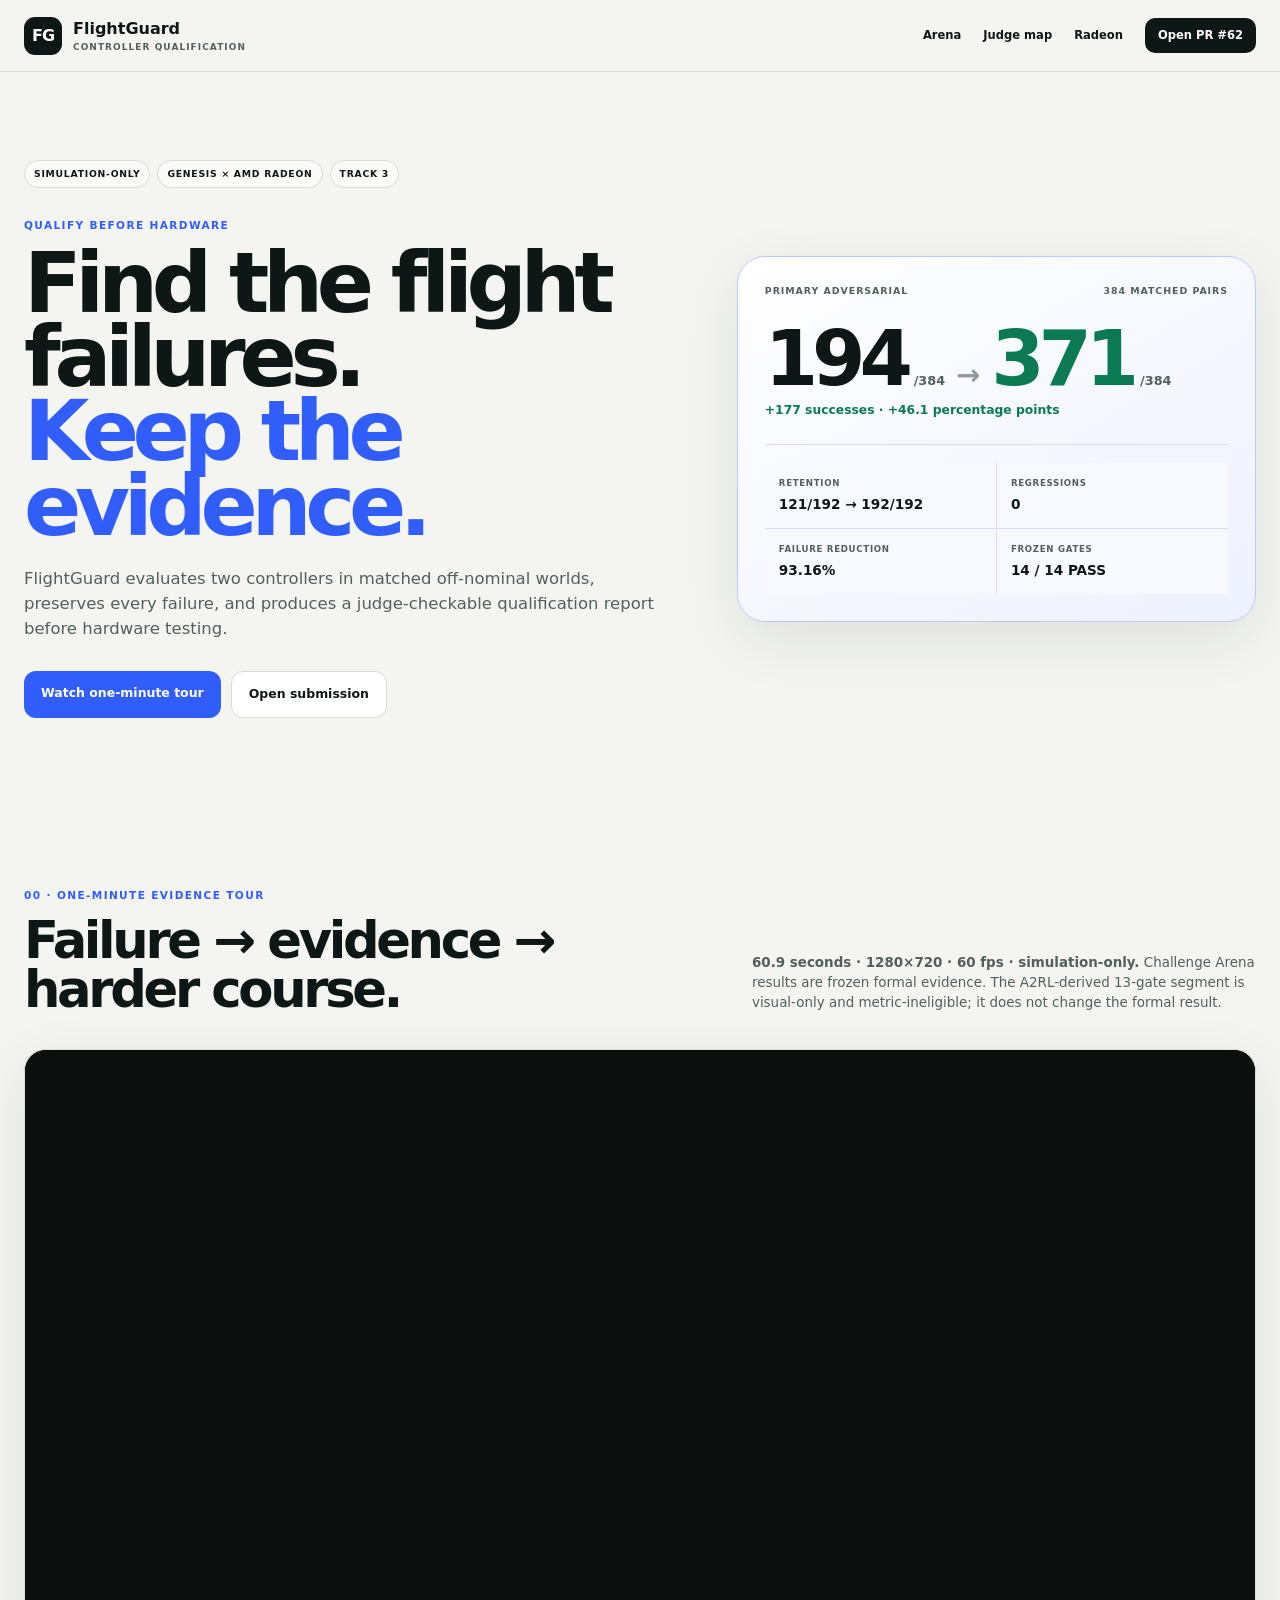
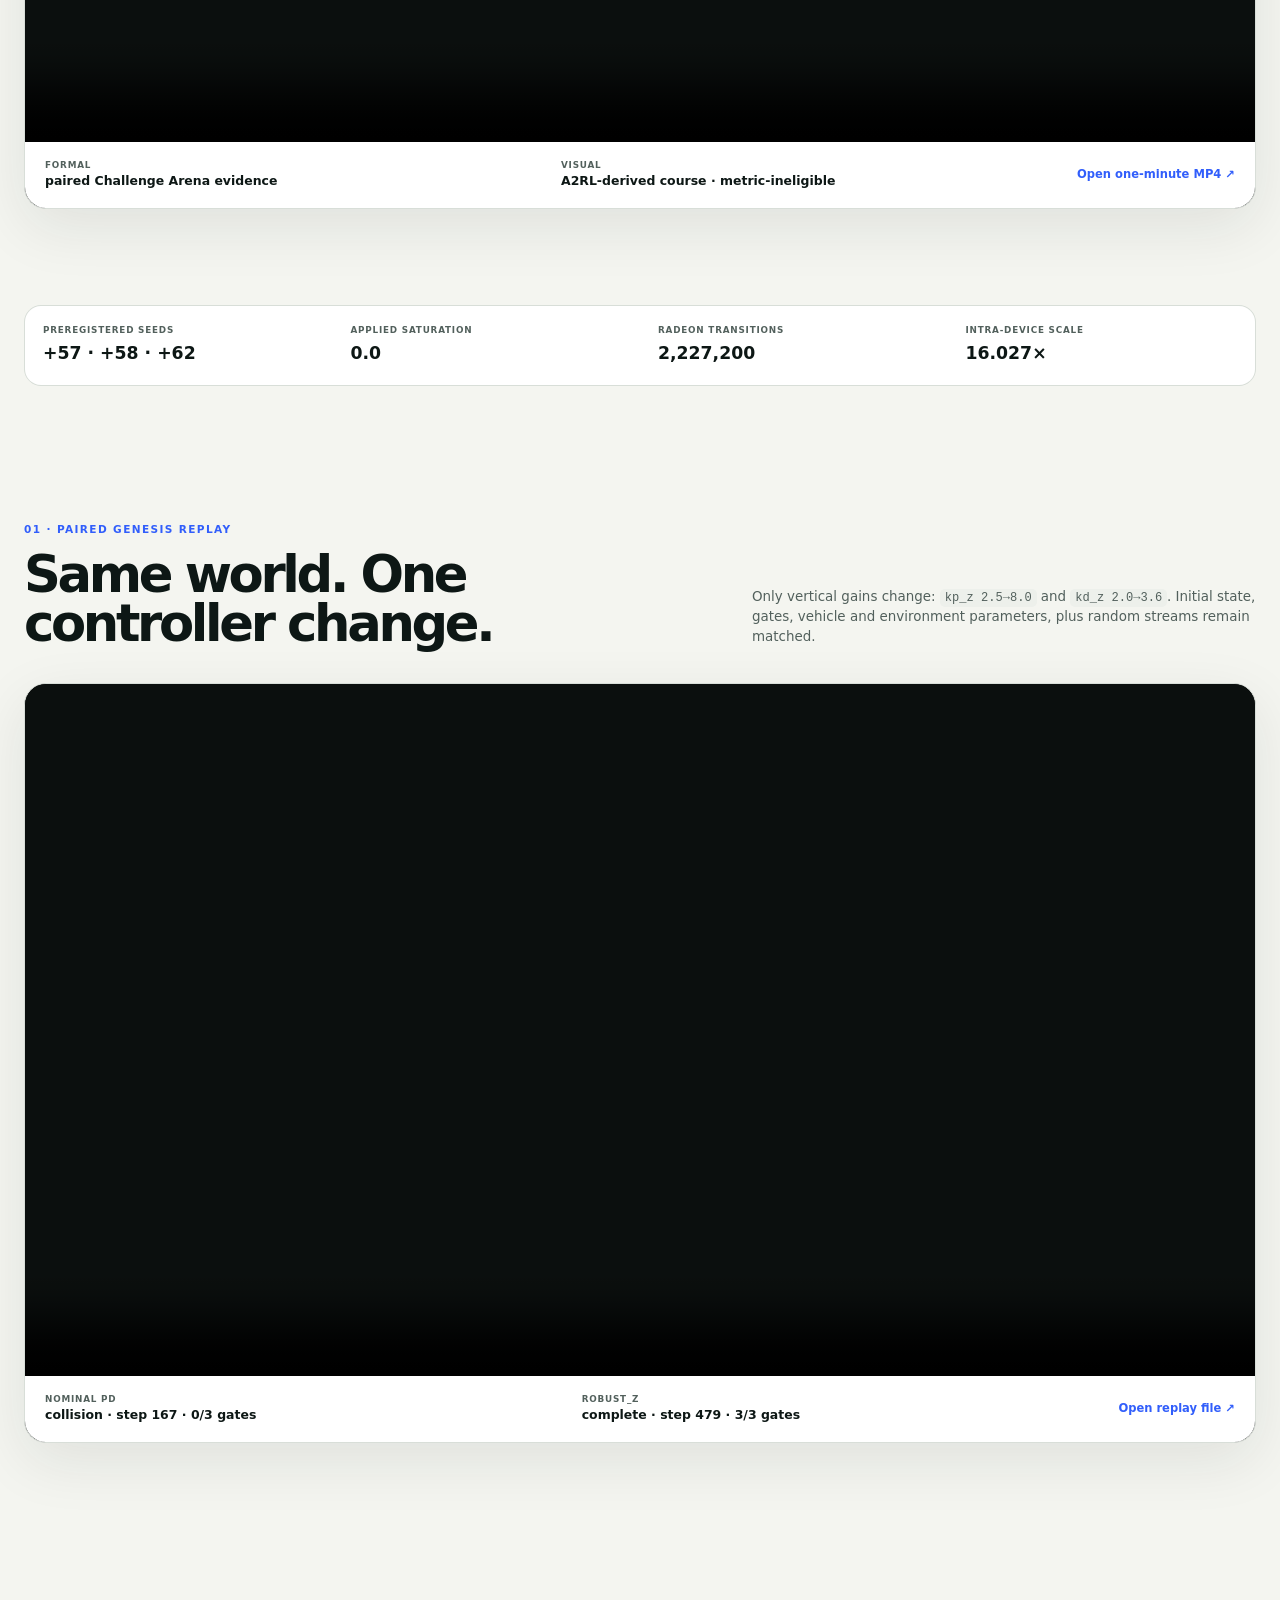
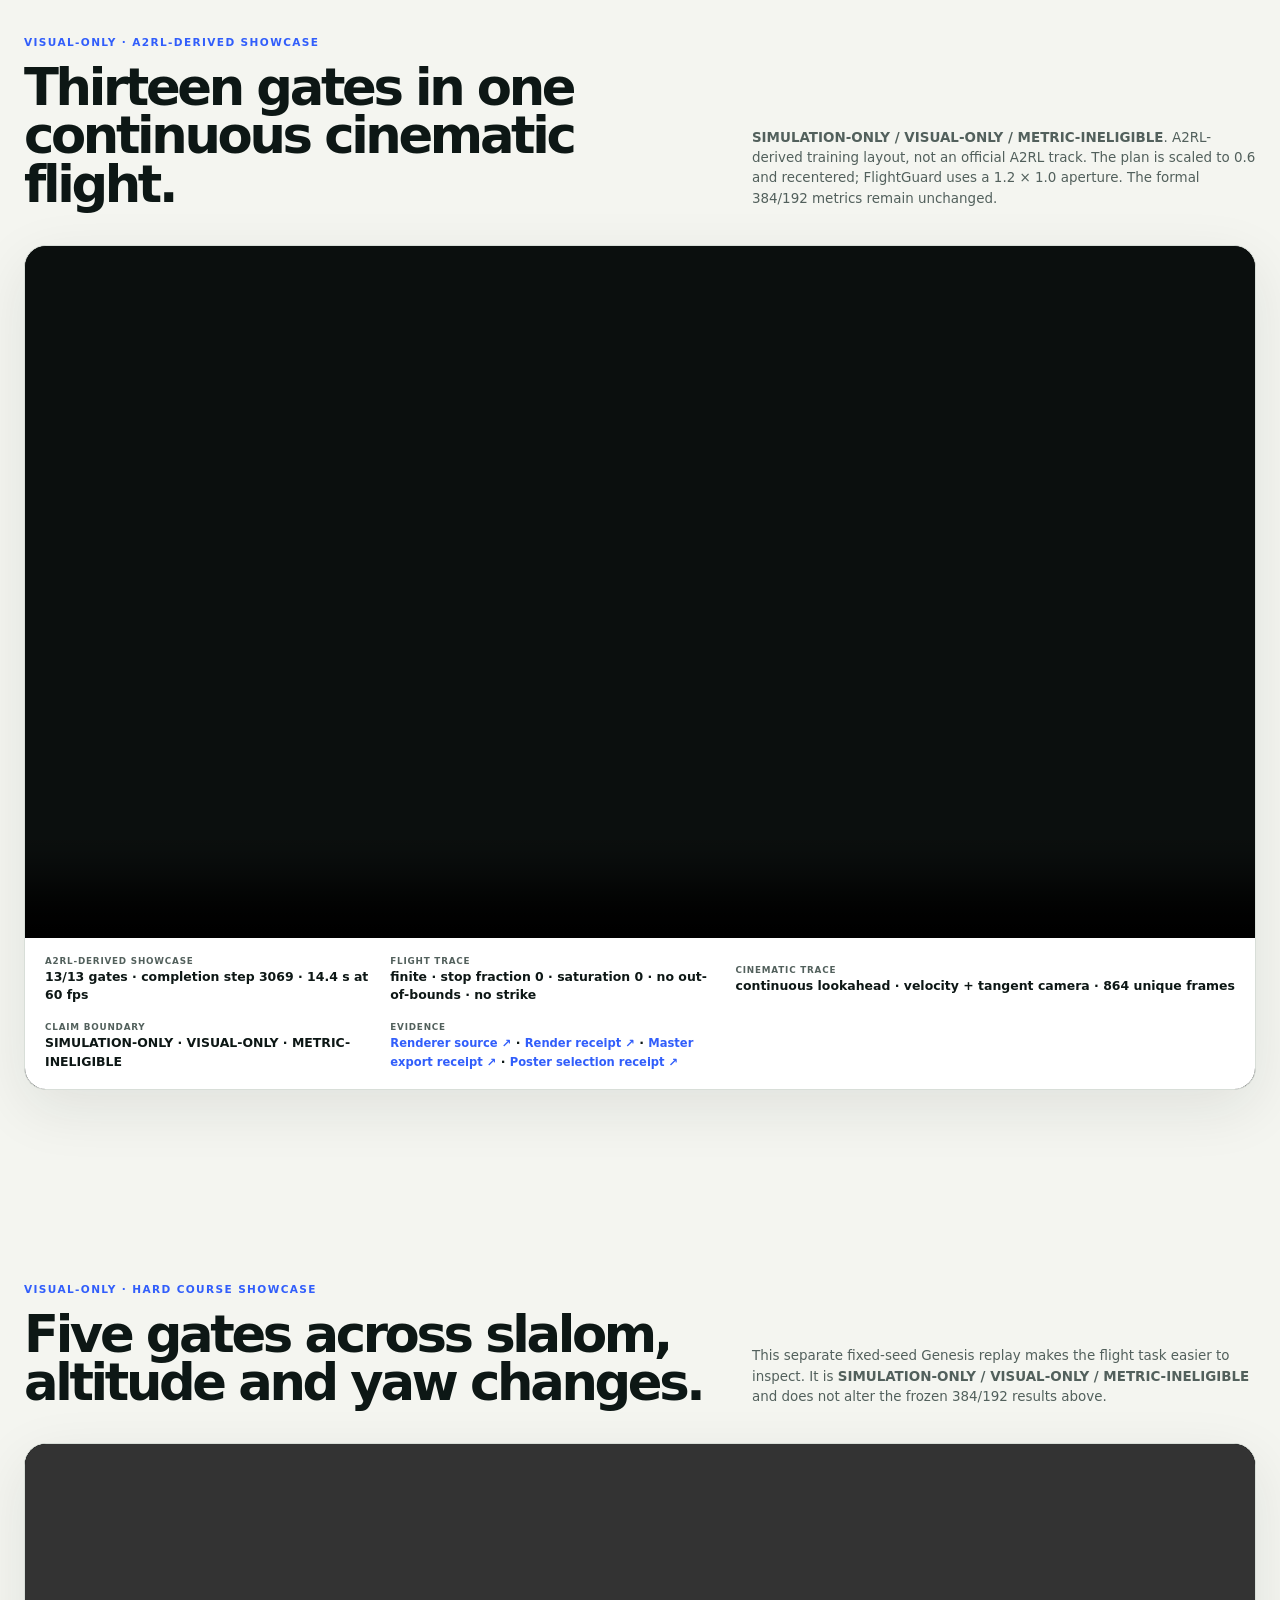
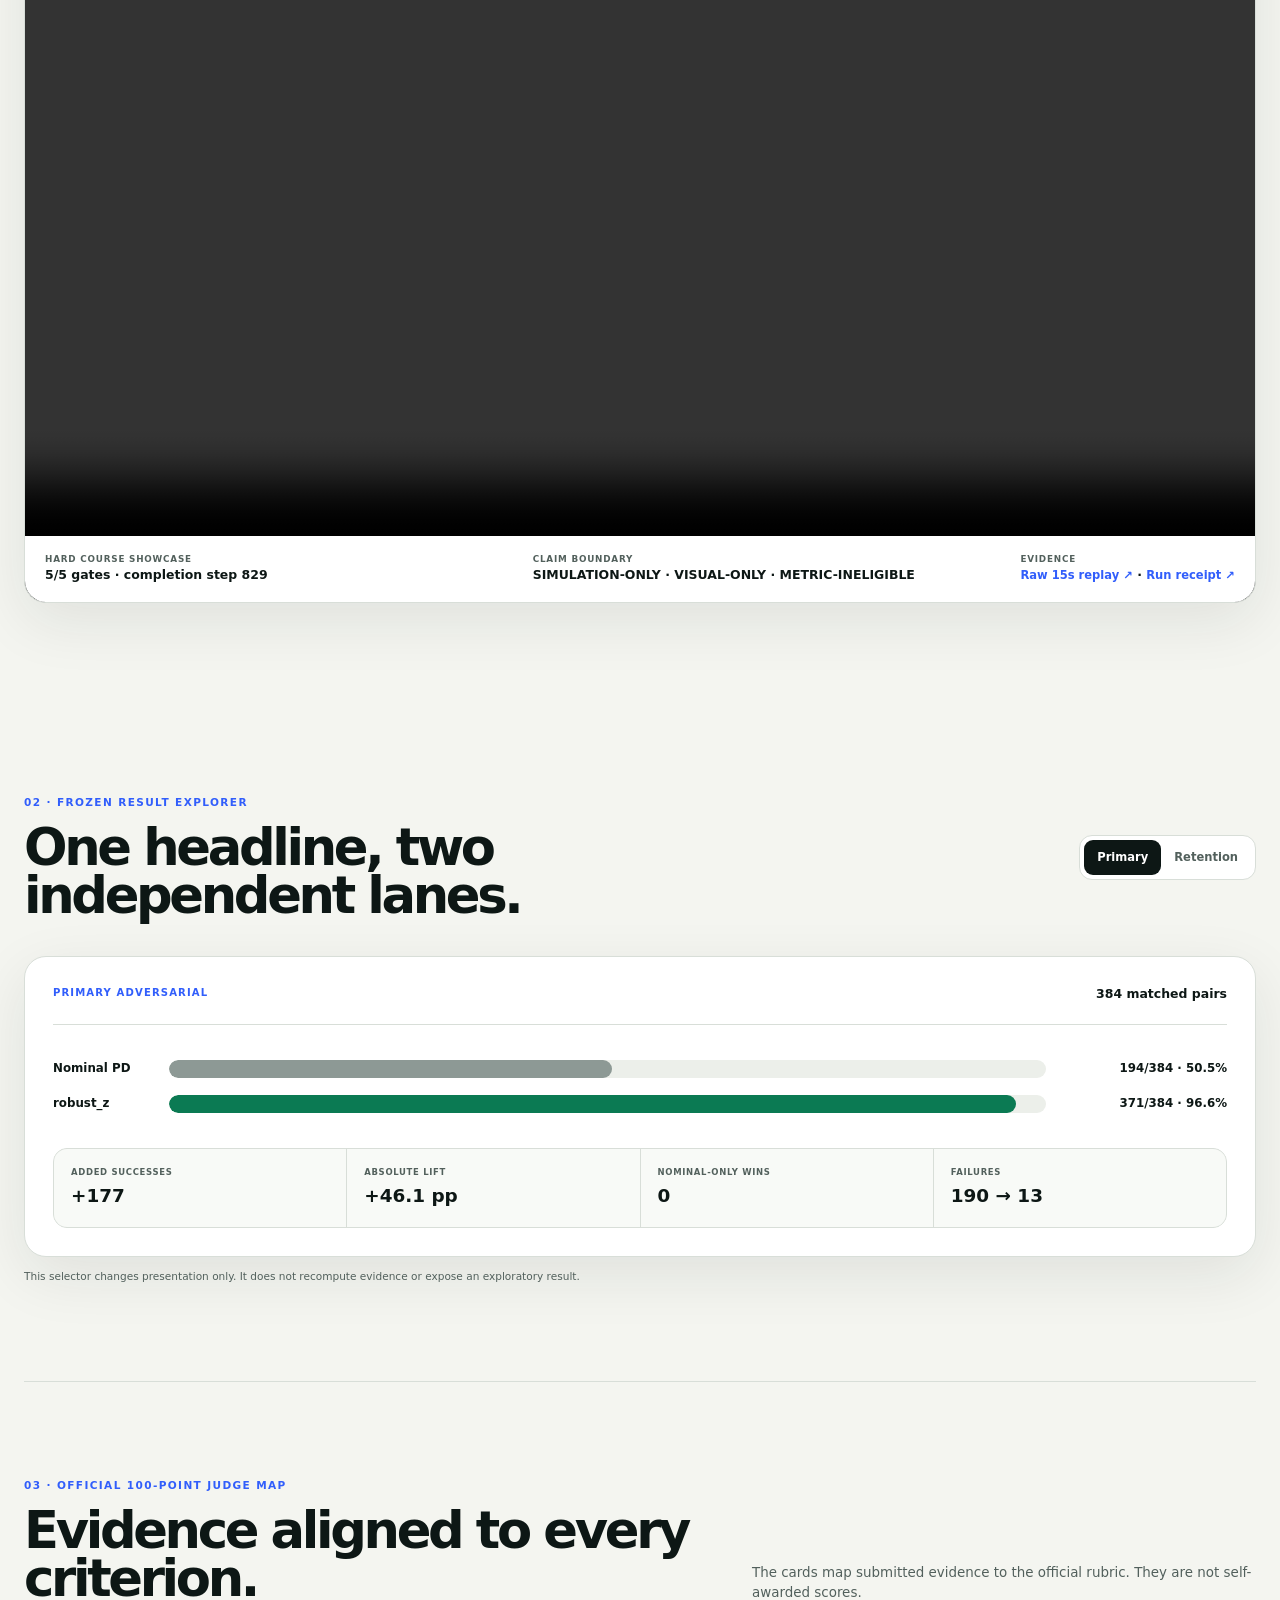
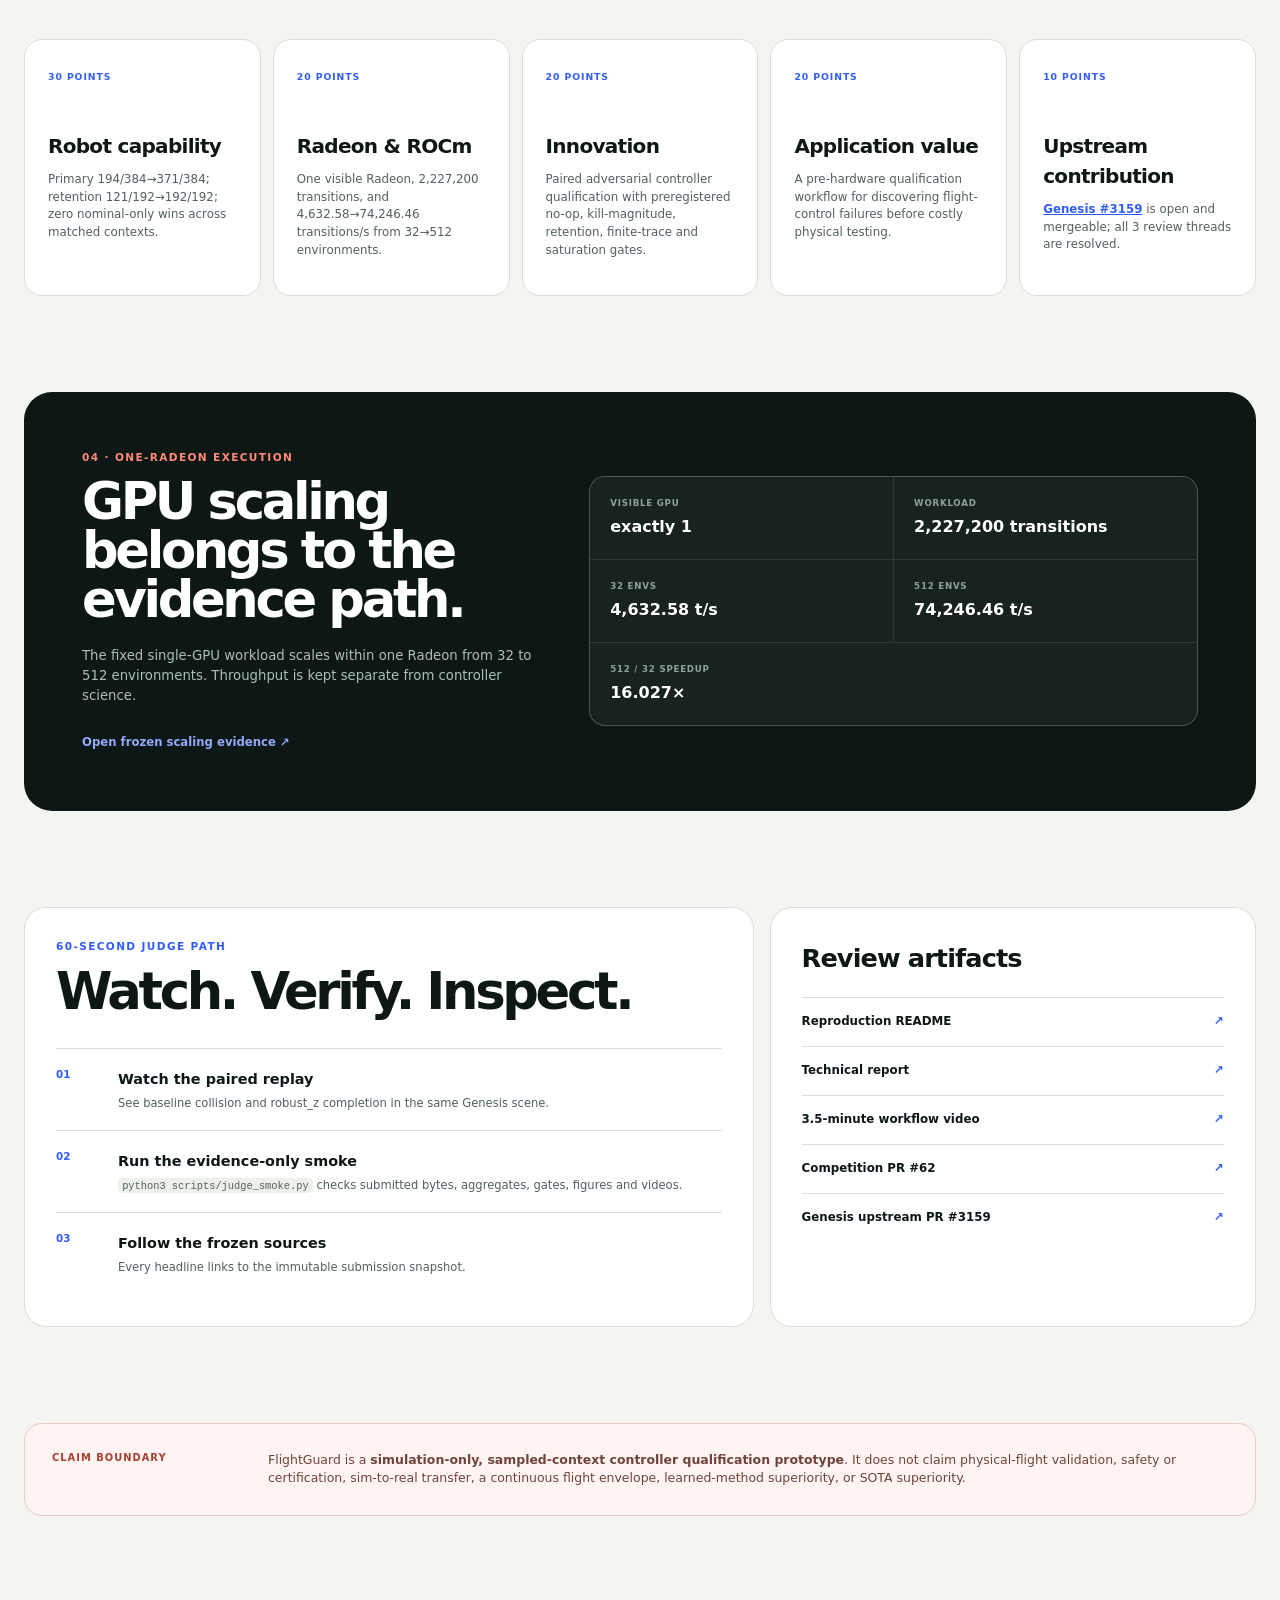
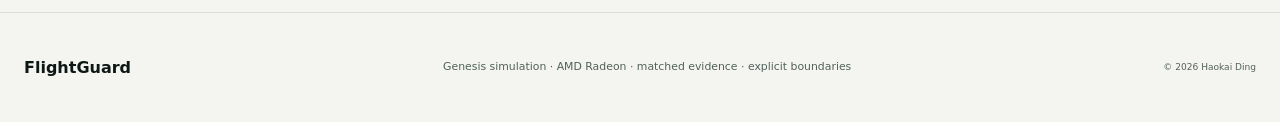
==== commit 8bfb7342: "Remove tour label overflow and camera judder" ====
--- a/submissions/track3-flightguard/demo/faultfork/index.html
+++ b/submissions/track3-flightguard/demo/faultfork/index.html
@@ -59,14 +59,14 @@
         <p><strong>60.9 seconds · 1280×720 · 60 fps · simulation-only.</strong> Challenge Arena results are frozen formal evidence. The A2RL-derived 13-gate segment is visual-only and metric-ineligible; it does not change the formal result.</p>
       </div>
       <div class="video-shell">
-        <video controls playsinline preload="metadata" poster="https://haokaiding.github.io/Radeon-hackathon-2026-07/flightguard-final-narrative-v3-poster.png">
-          <source src="https://haokaiding.github.io/Radeon-hackathon-2026-07/flightguard-final-narrative-v3.mp4" type="video/mp4">
+        <video controls playsinline preload="metadata" poster="https://haokaiding.github.io/Radeon-hackathon-2026-07/flightguard-final-narrative-v6-poster.png">
+          <source src="https://haokaiding.github.io/Radeon-hackathon-2026-07/flightguard-final-narrative-v6.mp4" type="video/mp4">
           Your browser cannot play this video. Use the MP4 link below.
         </video>
         <div class="video-caption">
           <div><span>FORMAL</span><strong>paired Challenge Arena evidence</strong></div>
           <div><span>VISUAL</span><strong>A2RL-derived course · metric-ineligible</strong></div>
-          <a href="../../submission/flightguard-final-narrative-v3.mp4">Open one-minute MP4 ↗</a>
+          <a href="../../submission/flightguard-final-narrative-v6.mp4">Open one-minute MP4 ↗</a>
         </div>
       </div>
     </section>
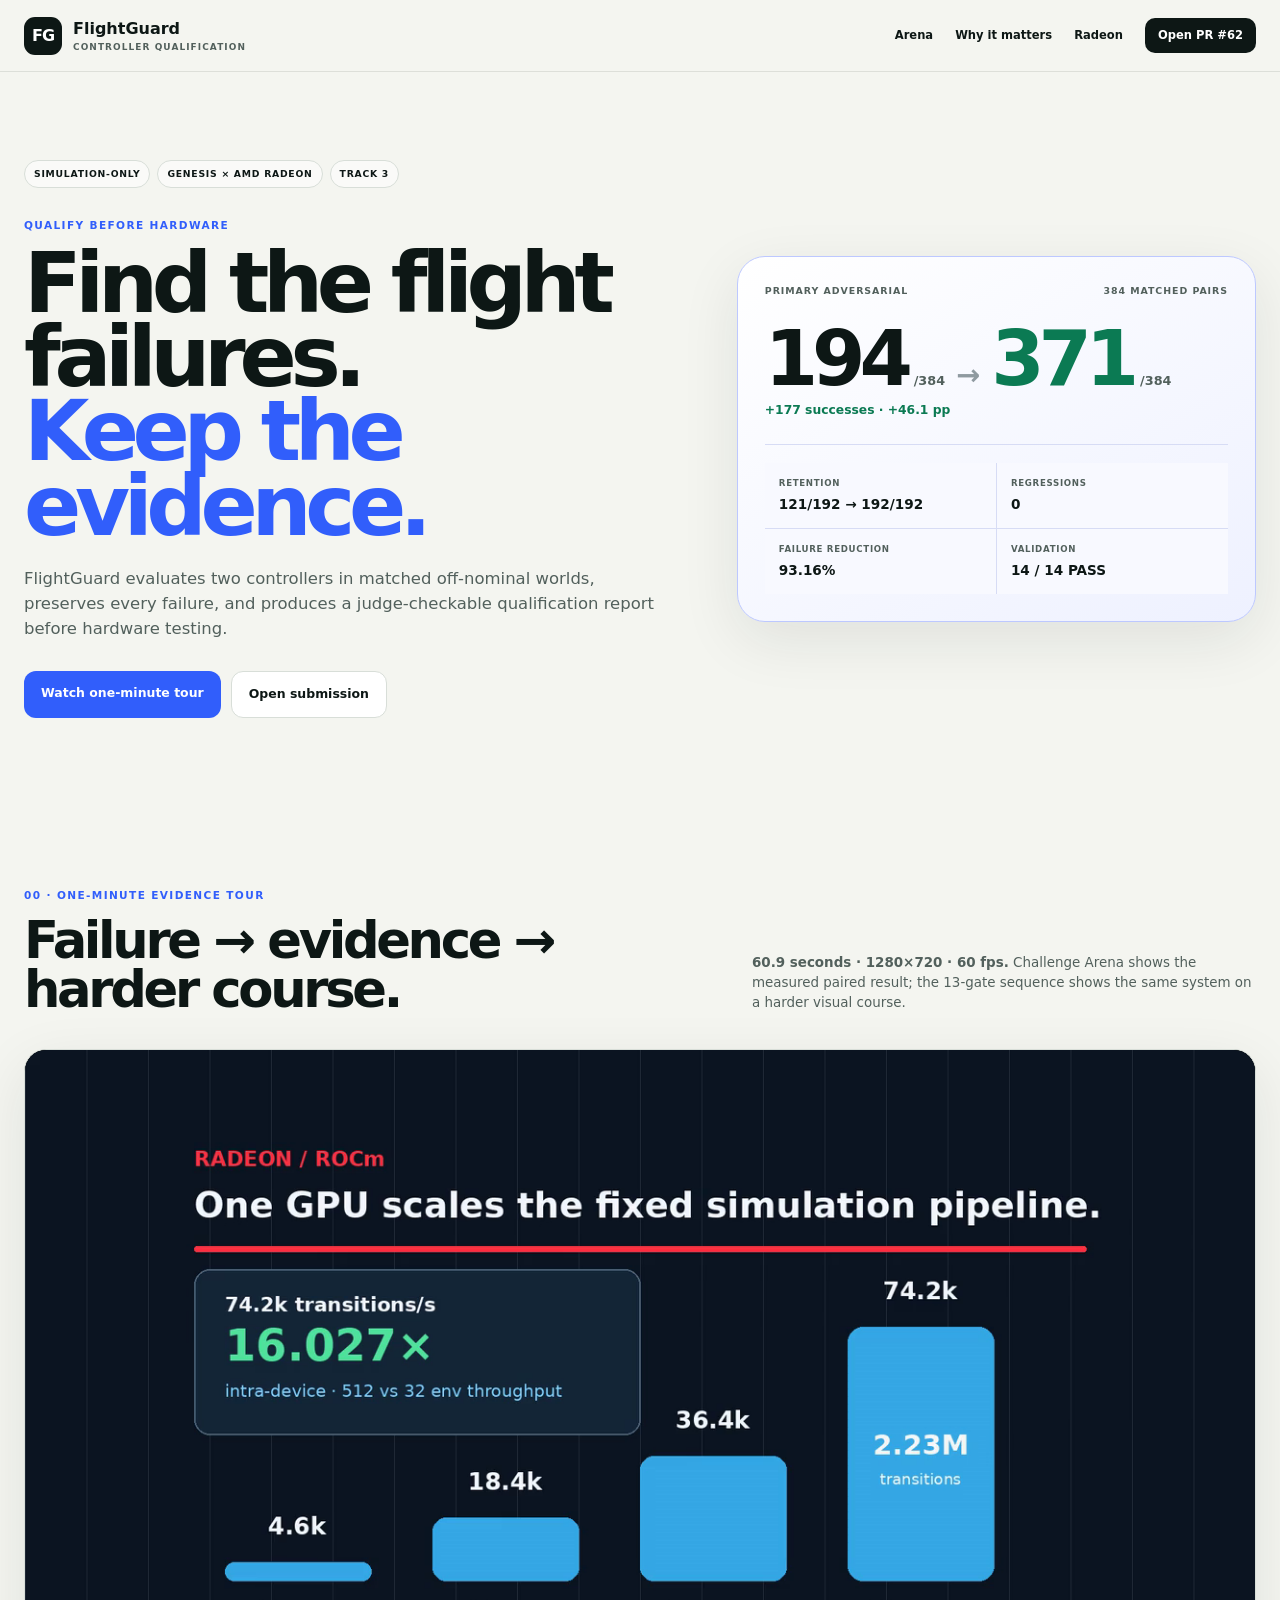
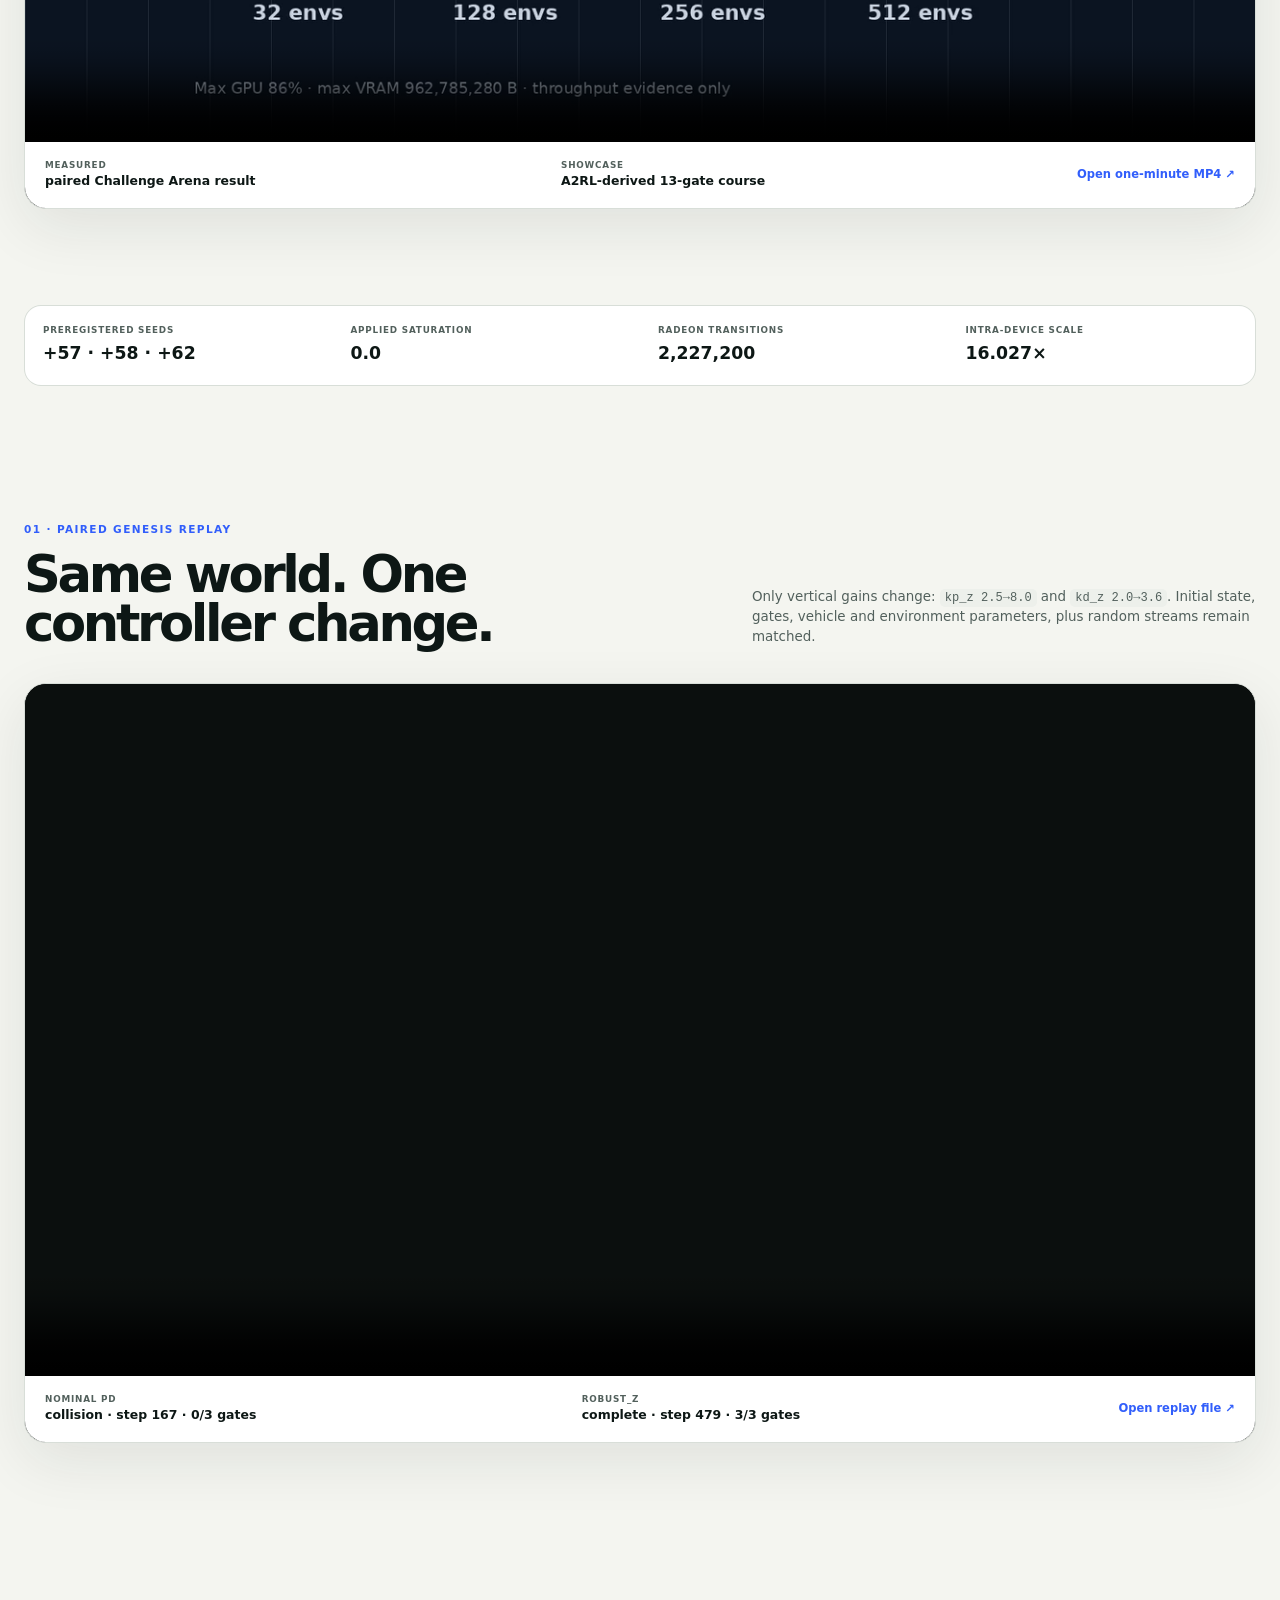
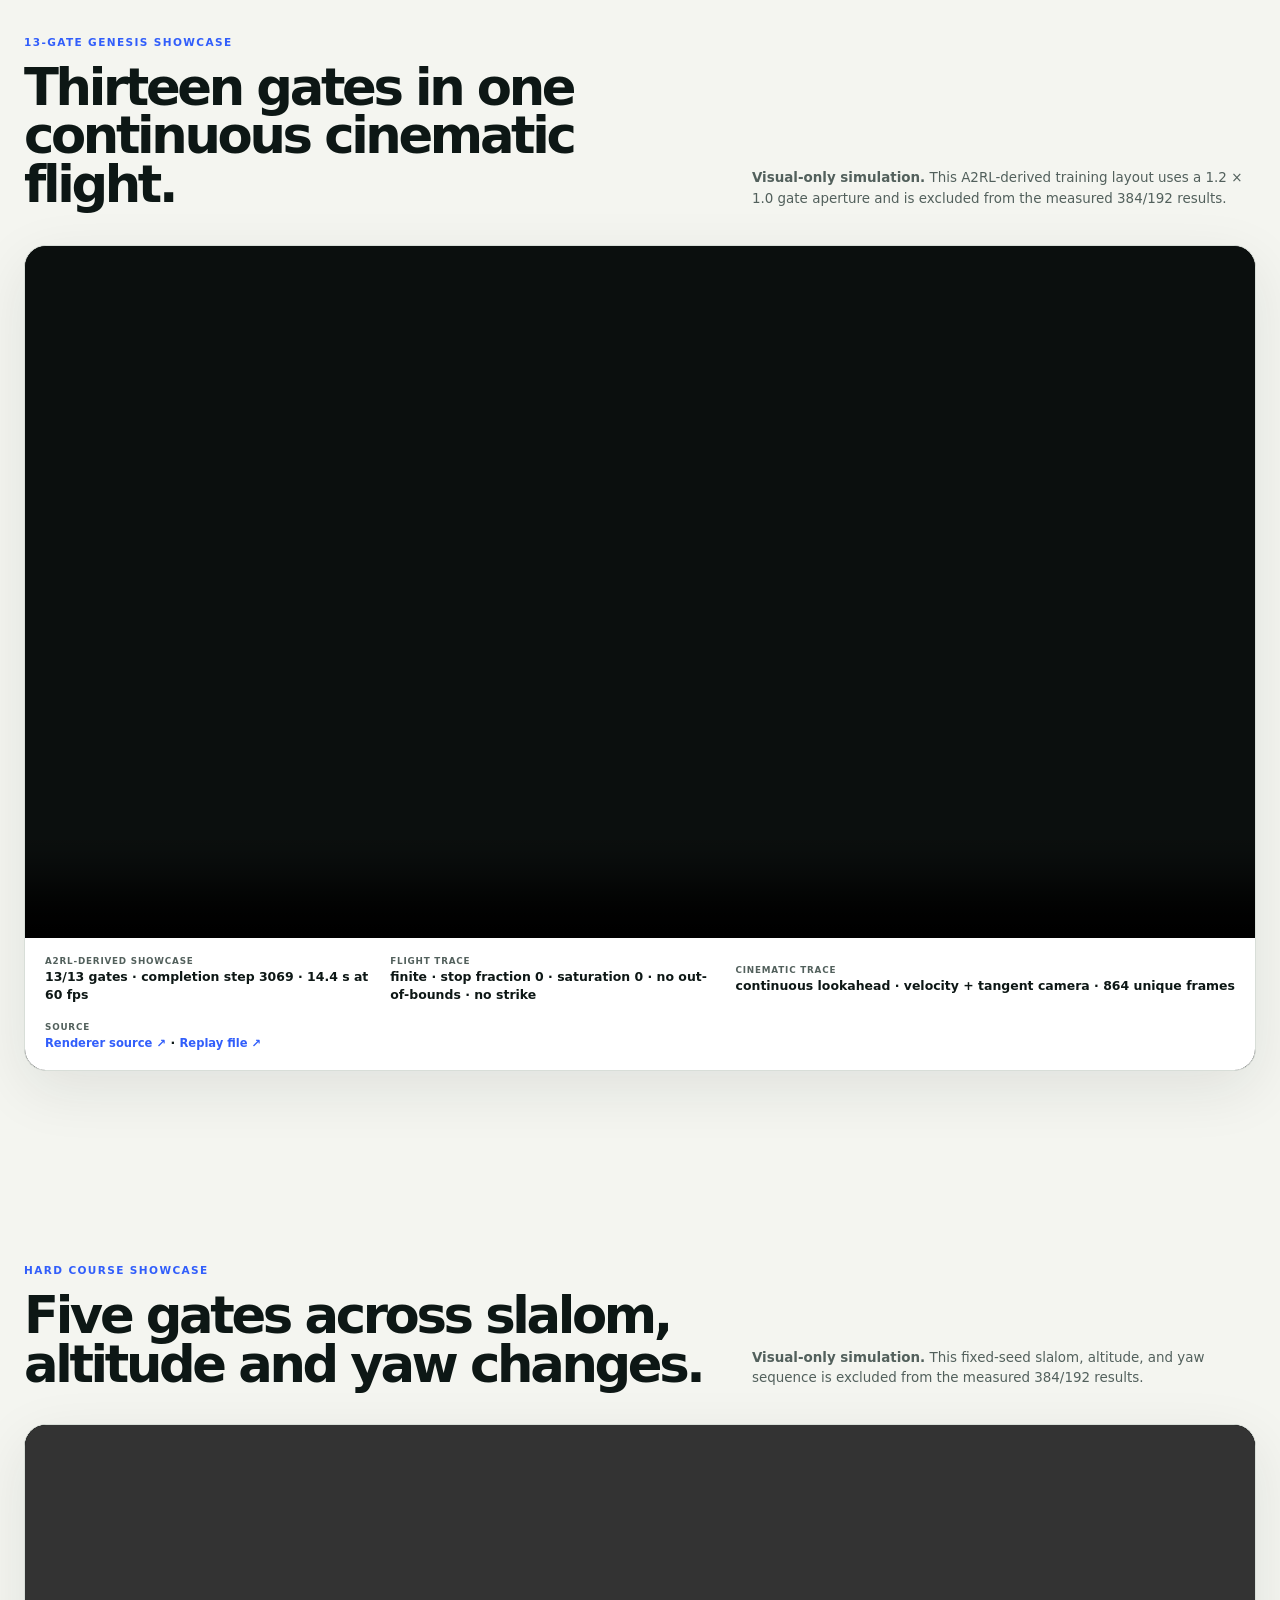
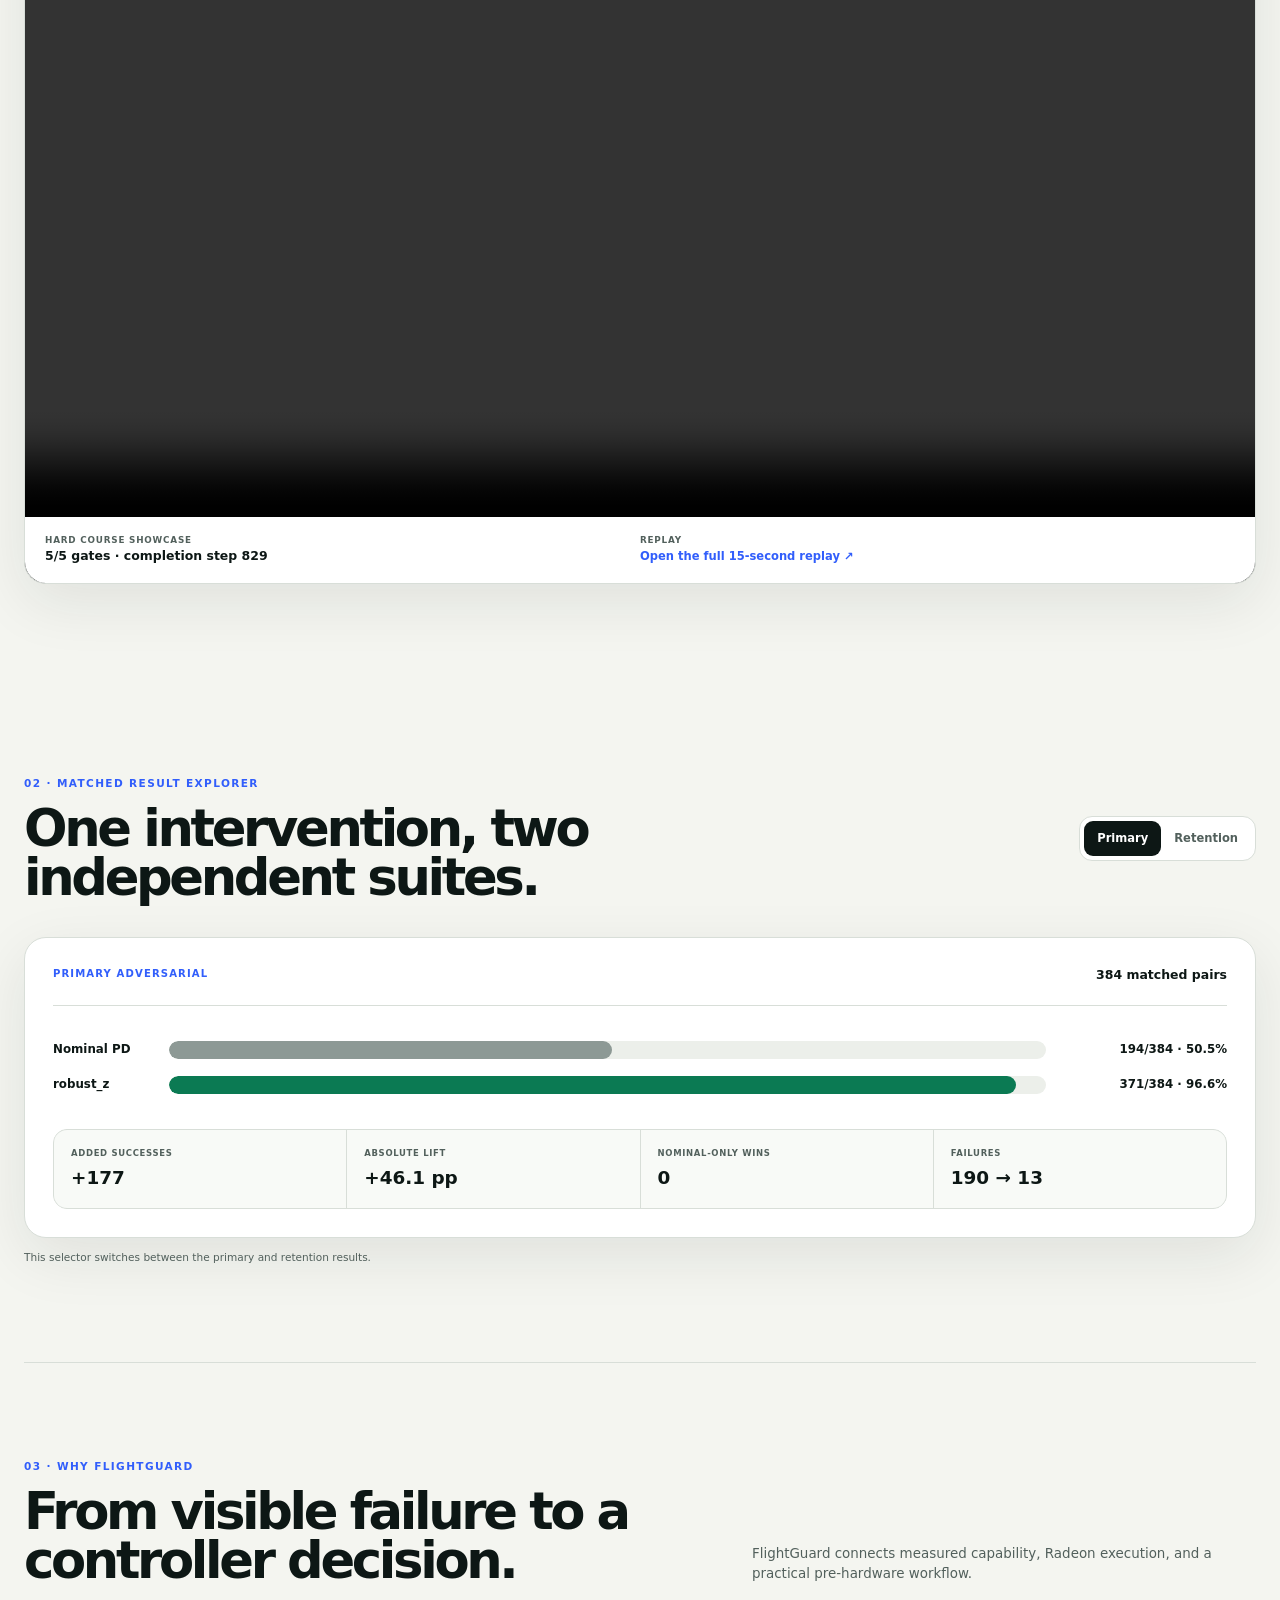
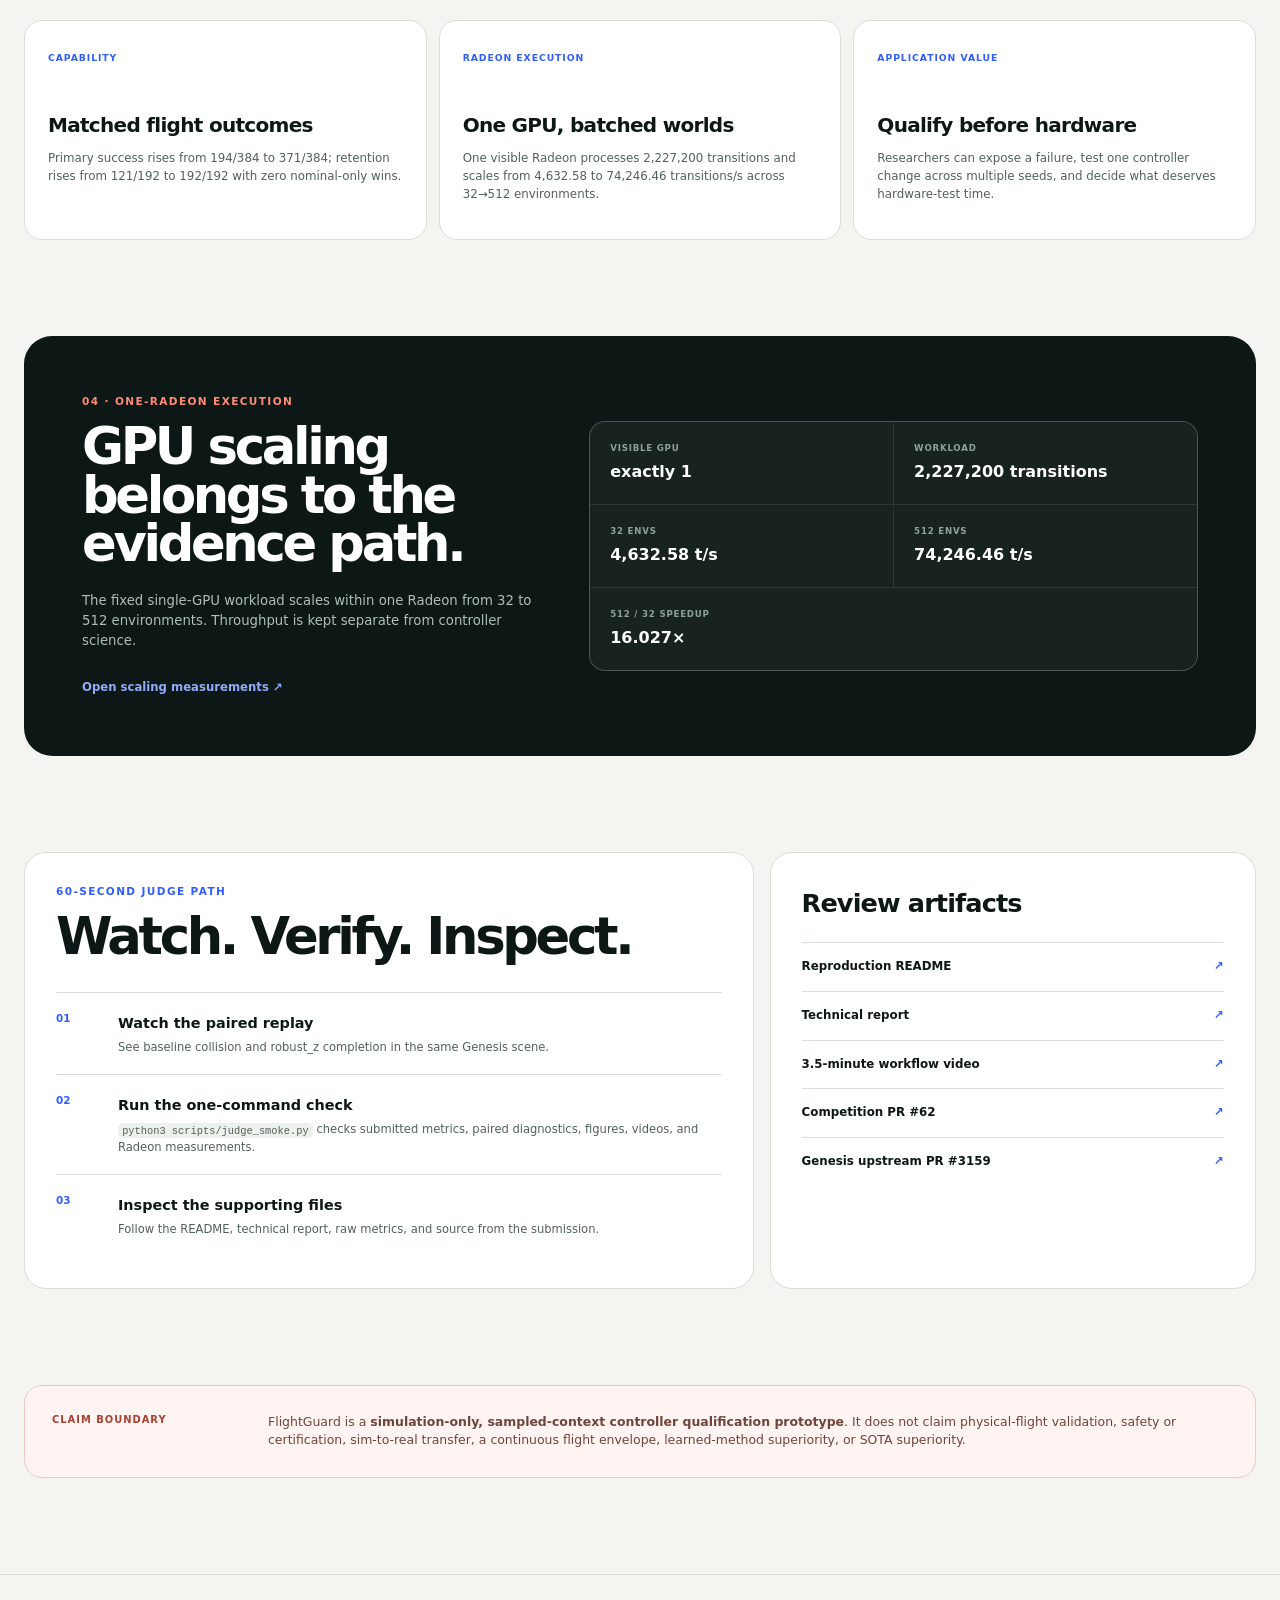
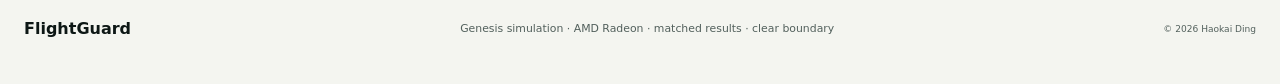
==== commit 483a4523: "Simplify FlightGuard submission narrative" ====
--- a/submissions/track3-flightguard/demo/faultfork/index.html
+++ b/submissions/track3-flightguard/demo/faultfork/index.html
@@ -6,9 +6,18 @@
   <meta name="description" content="FlightGuard qualifies quadrotor controllers across matched off-nominal Genesis contexts on one AMD Radeon GPU.">
   <meta property="og:title" content="FlightGuard Challenge Arena">
   <meta property="og:description" content="194/384 to 371/384 primary successes, 121/192 to 192/192 retention, zero regressions.">
-  <meta property="og:image" content="https://raw.githubusercontent.com/HaokaiDing/Radeon-hackathon-2026-07/8a51eeda5b6d73e1005773e0750f4bd752f0c9ac/submissions/track3-flightguard/submission/figures/challenge-arena-terminal.png">
+  <meta property="og:image" content="https://raw.githubusercontent.com/HaokaiDing/Radeon-hackathon-2026-07/track3-faultfork/submissions/track3-flightguard/submission/figures/challenge-arena-terminal.png">
   <title>FlightGuard Challenge Arena</title>
   <link rel="stylesheet" href="./styles.css">
+  <style>
+    .story{border-top:1px solid var(--line)}
+    .story-grid{display:grid;grid-template-columns:repeat(3,1fr);gap:12px}
+    .story-grid article{min-height:220px;padding:23px;border:1px solid var(--line);border-radius:18px;background:#fff}
+    .story-grid span{color:var(--blue);font-size:.58rem;font-weight:900;letter-spacing:.1em}
+    .story-grid h3{margin:42px 0 10px;font-size:1.25rem}
+    .story-grid p{color:var(--muted);font-size:.74rem}
+    @media(max-width:980px){.story-grid{grid-template-columns:1fr}}
+  </style>
 </head>
 <body>
   <header class="topbar">
@@ -18,7 +27,7 @@
     </a>
     <nav aria-label="Primary navigation">
       <a href="#arena">Arena</a>
-      <a href="#rubric">Judge map</a>
+      <a href="#story">Why it matters</a>
       <a href="#radeon">Radeon</a>
       <a class="nav-cta" href="https://github.com/AMD-DEV-CONTEST/Radeon-hackathon-2026-07/pull/62">Open PR #62</a>
     </nav>
@@ -43,12 +52,12 @@
       <div class="hero-score" aria-label="Headline Challenge Arena results">
         <div class="score-label"><span>PRIMARY ADVERSARIAL</span><span>384 MATCHED PAIRS</span></div>
         <div class="score-line"><strong>194</strong><span>/384</span><b aria-hidden="true">→</b><strong class="good">371</strong><span>/384</span></div>
-        <div class="delta">+177 successes · +46.1 percentage points</div>
+        <div class="delta">+177 successes · +46.1 pp</div>
         <div class="score-grid">
           <div><span>RETENTION</span><strong>121/192 → 192/192</strong></div>
           <div><span>REGRESSIONS</span><strong>0</strong></div>
           <div><span>FAILURE REDUCTION</span><strong>93.16%</strong></div>
-          <div><span>FROZEN GATES</span><strong>14 / 14 PASS</strong></div>
+          <div><span>VALIDATION</span><strong>14 / 14 PASS</strong></div>
         </div>
       </div>
     </section>
@@ -56,7 +65,7 @@
     <section class="section arena" id="evidence-tour">
       <div class="section-head">
         <div><p class="eyebrow">00 · ONE-MINUTE EVIDENCE TOUR</p><h2>Failure → evidence → harder course.</h2></div>
-        <p><strong>60.9 seconds · 1280×720 · 60 fps · simulation-only.</strong> Challenge Arena results are frozen formal evidence. The A2RL-derived 13-gate segment is visual-only and metric-ineligible; it does not change the formal result.</p>
+        <p><strong>60.9 seconds · 1280×720 · 60 fps.</strong> Challenge Arena shows the measured paired result; the 13-gate sequence shows the same system on a harder visual course.</p>
       </div>
       <div class="video-shell">
         <video controls playsinline preload="metadata" poster="https://haokaiding.github.io/Radeon-hackathon-2026-07/flightguard-final-narrative-v6-poster.png">
@@ -64,8 +73,8 @@
           Your browser cannot play this video. Use the MP4 link below.
         </video>
         <div class="video-caption">
-          <div><span>FORMAL</span><strong>paired Challenge Arena evidence</strong></div>
-          <div><span>VISUAL</span><strong>A2RL-derived course · metric-ineligible</strong></div>
+          <div><span>MEASURED</span><strong>paired Challenge Arena result</strong></div>
+          <div><span>SHOWCASE</span><strong>A2RL-derived 13-gate course</strong></div>
           <a href="../../submission/flightguard-final-narrative-v6.mp4">Open one-minute MP4 ↗</a>
         </div>
       </div>
@@ -84,22 +93,22 @@
         <p>Only vertical gains change: <code>kp_z 2.5→8.0</code> and <code>kd_z 2.0→3.6</code>. Initial state, gates, vehicle and environment parameters, plus random streams remain matched.</p>
       </div>
       <div class="video-shell">
-        <video controls preload="metadata" poster="https://raw.githubusercontent.com/HaokaiDing/Radeon-hackathon-2026-07/8a51eeda5b6d73e1005773e0750f4bd752f0c9ac/submissions/track3-flightguard/submission/figures/challenge-arena-terminal.png">
+        <video controls preload="metadata" poster="https://raw.githubusercontent.com/HaokaiDing/Radeon-hackathon-2026-07/track3-faultfork/submissions/track3-flightguard/submission/figures/challenge-arena-terminal.png">
           <source src="https://haokaiding.github.io/Radeon-hackathon-2026-07/flightguard-challenge-arena-v1-web.mp4" type="video/mp4">
           Your browser cannot play this video. Use the replay link below.
         </video>
         <div class="video-caption">
           <div><span>NOMINAL PD</span><strong>collision · step 167 · 0/3 gates</strong></div>
           <div><span>ROBUST_Z</span><strong>complete · step 479 · 3/3 gates</strong></div>
-          <a href="https://github.com/HaokaiDing/Radeon-hackathon-2026-07/blob/8a51eeda5b6d73e1005773e0750f4bd752f0c9ac/submissions/track3-flightguard/submission/flightguard-challenge-arena-v1.mp4">Open replay file ↗</a>
+          <a href="https://github.com/HaokaiDing/Radeon-hackathon-2026-07/blob/track3-faultfork/submissions/track3-flightguard/submission/flightguard-challenge-arena-v1.mp4">Open replay file ↗</a>
         </div>
       </div>
     </section>
 
     <section class="section arena" id="a2rl-derived-showcase">
       <div class="section-head">
-        <div><p class="eyebrow">VISUAL-ONLY · A2RL-DERIVED SHOWCASE</p><h2>Thirteen gates in one continuous cinematic flight.</h2></div>
-        <p><strong>SIMULATION-ONLY / VISUAL-ONLY / METRIC-INELIGIBLE</strong>. A2RL-derived training layout, not an official A2RL track. The plan is scaled to 0.6 and recentered; FlightGuard uses a 1.2 × 1.0 aperture. The formal 384/192 metrics remain unchanged.</p>
+        <div><p class="eyebrow">13-GATE GENESIS SHOWCASE</p><h2>Thirteen gates in one continuous cinematic flight.</h2></div>
+        <p><strong>Visual-only simulation.</strong> This A2RL-derived training layout uses a 1.2 × 1.0 gate aperture and is excluded from the measured 384/192 results.</p>
       </div>
       <div class="video-shell">
         <video controls preload="metadata" poster="https://raw.githubusercontent.com/HaokaiDing/Radeon-hackathon-2026-07/track3-faultfork/submissions/track3-flightguard/submission/flightguard-genesis-a2rl-course-visual-v3-cinematic-poster.png?v=3918af4f0895">
@@ -110,16 +119,15 @@
           <div><span>A2RL-DERIVED SHOWCASE</span><strong>13/13 gates · completion step 3069 · 14.4 s at 60 fps</strong></div>
           <div><span>FLIGHT TRACE</span><strong>finite · stop fraction 0 · saturation 0 · no out-of-bounds · no strike</strong></div>
           <div><span>CINEMATIC TRACE</span><strong>continuous lookahead · velocity + tangent camera · 864 unique frames</strong></div>
-          <div><span>CLAIM BOUNDARY</span><strong>SIMULATION-ONLY · VISUAL-ONLY · METRIC-INELIGIBLE</strong></div>
-          <div><span>EVIDENCE</span><strong><a href="https://github.com/HaokaiDing/Radeon-hackathon-2026-07/blob/track3-faultfork/submissions/track3-flightguard/scripts/render_a2rl_cinematic_course_amd.py">Renderer source ↗</a> · <a href="https://github.com/HaokaiDing/Radeon-hackathon-2026-07/blob/track3-faultfork/submissions/track3-flightguard/submission/evidence/a2rl-course-visual-v3-render.json">Render receipt ↗</a> · <a href="https://github.com/HaokaiDing/Radeon-hackathon-2026-07/blob/track3-faultfork/submissions/track3-flightguard/submission/evidence/a2rl-course-visual-v3-master-export.json">Master export receipt ↗</a> · <a href="https://github.com/HaokaiDing/Radeon-hackathon-2026-07/blob/track3-faultfork/submissions/track3-flightguard/submission/evidence/a2rl-course-visual-v3-poster-selection.json">Poster selection receipt ↗</a></strong></div>
+          <div><span>SOURCE</span><strong><a href="https://github.com/HaokaiDing/Radeon-hackathon-2026-07/blob/track3-faultfork/submissions/track3-flightguard/scripts/render_a2rl_cinematic_course_amd.py">Renderer source ↗</a> · <a href="https://github.com/HaokaiDing/Radeon-hackathon-2026-07/blob/track3-faultfork/submissions/track3-flightguard/submission/flightguard-genesis-a2rl-course-visual-v3-cinematic.mp4">Replay file ↗</a></strong></div>
         </div>
       </div>
     </section>
 
     <section class="section arena" id="hard-course">
       <div class="section-head">
-        <div><p class="eyebrow">VISUAL-ONLY · HARD COURSE SHOWCASE</p><h2>Five gates across slalom, altitude and yaw changes.</h2></div>
-        <p>This separate fixed-seed Genesis replay makes the flight task easier to inspect. It is <strong>SIMULATION-ONLY / VISUAL-ONLY / METRIC-INELIGIBLE</strong> and does not alter the frozen 384/192 results above.</p>
+        <div><p class="eyebrow">HARD COURSE SHOWCASE</p><h2>Five gates across slalom, altitude and yaw changes.</h2></div>
+        <p><strong>Visual-only simulation.</strong> This fixed-seed slalom, altitude, and yaw sequence is excluded from the measured 384/192 results.</p>
       </div>
       <div class="video-shell">
         <video controls preload="metadata">
@@ -128,15 +136,14 @@
         </video>
         <div class="video-caption">
           <div><span>HARD COURSE SHOWCASE</span><strong>5/5 gates · completion step 829</strong></div>
-          <div><span>CLAIM BOUNDARY</span><strong>SIMULATION-ONLY · VISUAL-ONLY · METRIC-INELIGIBLE</strong></div>
-          <div><span>EVIDENCE</span><strong><a href="https://github.com/HaokaiDing/Radeon-hackathon-2026-07/blob/track3-faultfork/submissions/track3-flightguard/submission/flightguard-genesis-hard-course-visual-v1.mp4">Raw 15s replay ↗</a> · <a href="https://github.com/HaokaiDing/Radeon-hackathon-2026-07/blob/track3-faultfork/submissions/track3-flightguard/submission/evidence/hard-course-visual-v1.json">Run receipt ↗</a></strong></div>
+          <div><span>REPLAY</span><strong><a href="https://github.com/HaokaiDing/Radeon-hackathon-2026-07/blob/track3-faultfork/submissions/track3-flightguard/submission/flightguard-genesis-hard-course-visual-v1.mp4">Open the full 15-second replay ↗</a></strong></div>
         </div>
       </div>
     </section>
 
     <section class="section results">
       <div class="section-head compact">
-        <div><p class="eyebrow">02 · FROZEN RESULT EXPLORER</p><h2>One headline, two independent lanes.</h2></div>
+        <div><p class="eyebrow">02 · MATCHED RESULT EXPLORER</p><h2>One intervention, two independent suites.</h2></div>
         <div class="toggle" role="group" aria-label="Choose result lane">
           <button class="is-active" type="button" data-lane="primary">Primary</button>
           <button type="button" data-lane="retention">Retention</button>
@@ -155,20 +162,18 @@
           <div><span>FAILURES</span><strong id="failure-value">190 → 13</strong></div>
         </div>
       </div>
-      <p class="method-note">This selector changes presentation only. It does not recompute evidence or expose an exploratory result.</p>
-    </section>
-
-    <section class="section rubric" id="rubric">
-      <div class="section-head">
-        <div><p class="eyebrow">03 · OFFICIAL 100-POINT JUDGE MAP</p><h2>Evidence aligned to every criterion.</h2></div>
-        <p>The cards map submitted evidence to the official rubric. They are not self-awarded scores.</p>
-      </div>
-      <div class="rubric-grid">
-        <article><span>30 POINTS</span><h3>Robot capability</h3><p>Primary 194/384→371/384; retention 121/192→192/192; zero nominal-only wins across matched contexts.</p></article>
-        <article><span>20 POINTS</span><h3>Radeon & ROCm</h3><p>One visible Radeon, 2,227,200 transitions, and 4,632.58→74,246.46 transitions/s from 32→512 environments.</p></article>
-        <article><span>20 POINTS</span><h3>Innovation</h3><p>Paired adversarial controller qualification with preregistered no-op, kill-magnitude, retention, finite-trace and saturation gates.</p></article>
-        <article><span>20 POINTS</span><h3>Application value</h3><p>A pre-hardware qualification workflow for discovering flight-control failures before costly physical testing.</p></article>
-        <article><span>10 POINTS</span><h3>Upstream contribution</h3><p><a href="https://github.com/Genesis-Embodied-AI/genesis-world/pull/3159">Genesis #3159</a> is open and mergeable; all 3 review threads are resolved.</p></article>
+      <p class="method-note">This selector switches between the primary and retention results.</p>
+    </section>
+
+    <section class="section story" id="story">
+      <div class="section-head">
+        <div><p class="eyebrow">03 · WHY FLIGHTGUARD</p><h2>From visible failure to a controller decision.</h2></div>
+        <p>FlightGuard connects measured capability, Radeon execution, and a practical pre-hardware workflow.</p>
+      </div>
+      <div class="story-grid">
+        <article><span>CAPABILITY</span><h3>Matched flight outcomes</h3><p>Primary success rises from 194/384 to 371/384; retention rises from 121/192 to 192/192 with zero nominal-only wins.</p></article>
+        <article><span>RADEON EXECUTION</span><h3>One GPU, batched worlds</h3><p>One visible Radeon processes 2,227,200 transitions and scales from 4,632.58 to 74,246.46 transitions/s across 32→512 environments.</p></article>
+        <article><span>APPLICATION VALUE</span><h3>Qualify before hardware</h3><p>Researchers can expose a failure, test one controller change across multiple seeds, and decide what deserves hardware-test time.</p></article>
       </div>
     </section>
 
@@ -177,7 +182,7 @@
         <p class="eyebrow">04 · ONE-RADEON EXECUTION</p>
         <h2>GPU scaling belongs to the evidence path.</h2>
         <p>The fixed single-GPU workload scales within one Radeon from 32 to 512 environments. Throughput is kept separate from controller science.</p>
-        <a class="text-link" href="https://github.com/HaokaiDing/Radeon-hackathon-2026-07/blob/8a51eeda5b6d73e1005773e0750f4bd752f0c9ac/submissions/track3-flightguard/submission/evidence/radeon-formal-scaling.json">Open frozen scaling evidence ↗</a>
+        <a class="text-link" href="https://github.com/HaokaiDing/Radeon-hackathon-2026-07/blob/track3-faultfork/submissions/track3-flightguard/submission/evidence/radeon-formal-scaling.json">Open scaling measurements ↗</a>
       </div>
       <div class="radeon-grid">
         <div><span>VISIBLE GPU</span><strong>exactly 1</strong></div>
@@ -194,15 +199,15 @@
         <h2>Watch. Verify. Inspect.</h2>
         <ol>
           <li><span>01</span><div><strong>Watch the paired replay</strong><p>See baseline collision and robust_z completion in the same Genesis scene.</p></div></li>
-          <li><span>02</span><div><strong>Run the evidence-only smoke</strong><p><code>python3 scripts/judge_smoke.py</code> checks submitted bytes, aggregates, gates, figures and videos.</p></div></li>
-          <li><span>03</span><div><strong>Follow the frozen sources</strong><p>Every headline links to the immutable submission snapshot.</p></div></li>
+          <li><span>02</span><div><strong>Run the one-command check</strong><p><code>python3 scripts/judge_smoke.py</code> checks submitted metrics, paired diagnostics, figures, videos, and Radeon measurements.</p></div></li>
+          <li><span>03</span><div><strong>Inspect the supporting files</strong><p>Follow the README, technical report, raw metrics, and source from the submission.</p></div></li>
         </ol>
       </div>
       <div class="links-card">
         <h3>Review artifacts</h3>
-        <a href="https://github.com/HaokaiDing/Radeon-hackathon-2026-07/blob/8a51eeda5b6d73e1005773e0750f4bd752f0c9ac/submissions/track3-flightguard/README.md"><span>Reproduction README</span><b>↗</b></a>
-        <a href="https://github.com/HaokaiDing/Radeon-hackathon-2026-07/blob/8a51eeda5b6d73e1005773e0750f4bd752f0c9ac/submissions/track3-flightguard/docs/technical-report.md"><span>Technical report</span><b>↗</b></a>
-        <a href="https://github.com/HaokaiDing/Radeon-hackathon-2026-07/blob/8a51eeda5b6d73e1005773e0750f4bd752f0c9ac/submissions/track3-flightguard/submission/flightguard-challenge-arena-workflow-demo-v3.mp4"><span>3.5-minute workflow video</span><b>↗</b></a>
+        <a href="https://github.com/HaokaiDing/Radeon-hackathon-2026-07/blob/track3-faultfork/submissions/track3-flightguard/README.md"><span>Reproduction README</span><b>↗</b></a>
+        <a href="https://github.com/HaokaiDing/Radeon-hackathon-2026-07/blob/track3-faultfork/submissions/track3-flightguard/docs/technical-report.md"><span>Technical report</span><b>↗</b></a>
+        <a href="https://github.com/HaokaiDing/Radeon-hackathon-2026-07/blob/track3-faultfork/submissions/track3-flightguard/submission/flightguard-challenge-arena-workflow-demo-v3.mp4"><span>3.5-minute workflow video</span><b>↗</b></a>
         <a href="https://github.com/AMD-DEV-CONTEST/Radeon-hackathon-2026-07/pull/62"><span>Competition PR #62</span><b>↗</b></a>
         <a href="https://github.com/Genesis-Embodied-AI/genesis-world/pull/3159"><span>Genesis upstream PR #3159</span><b>↗</b></a>
       </div>
@@ -214,7 +219,7 @@
     </section>
   </main>
 
-  <footer><strong>FlightGuard</strong><span>Genesis simulation · AMD Radeon · matched evidence · explicit boundaries</span><small>© <span id="year">2026</span> Haokai Ding</small></footer>
+  <footer><strong>FlightGuard</strong><span>Genesis simulation · AMD Radeon · matched results · clear boundary</span><small>© <span id="year">2026</span> Haokai Ding</small></footer>
   <script src="./app.js"></script>
 </body>
 </html>
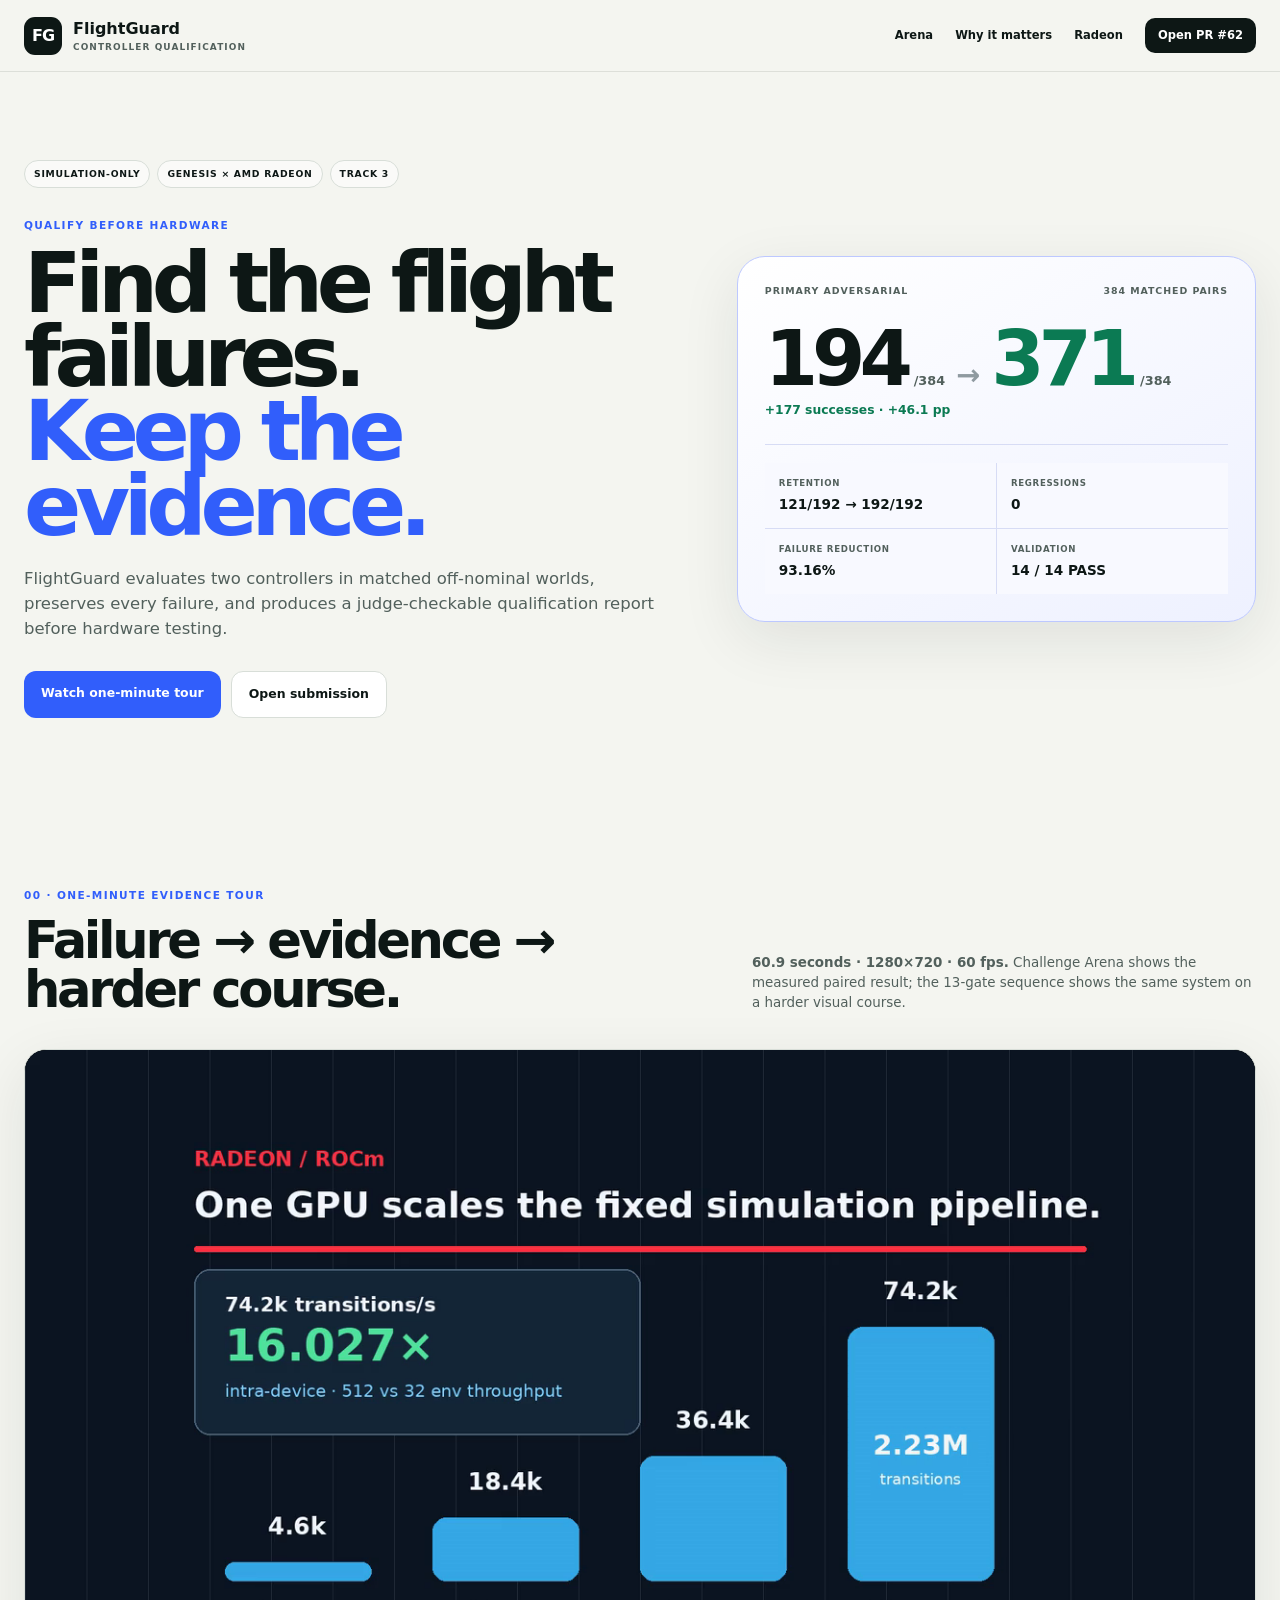
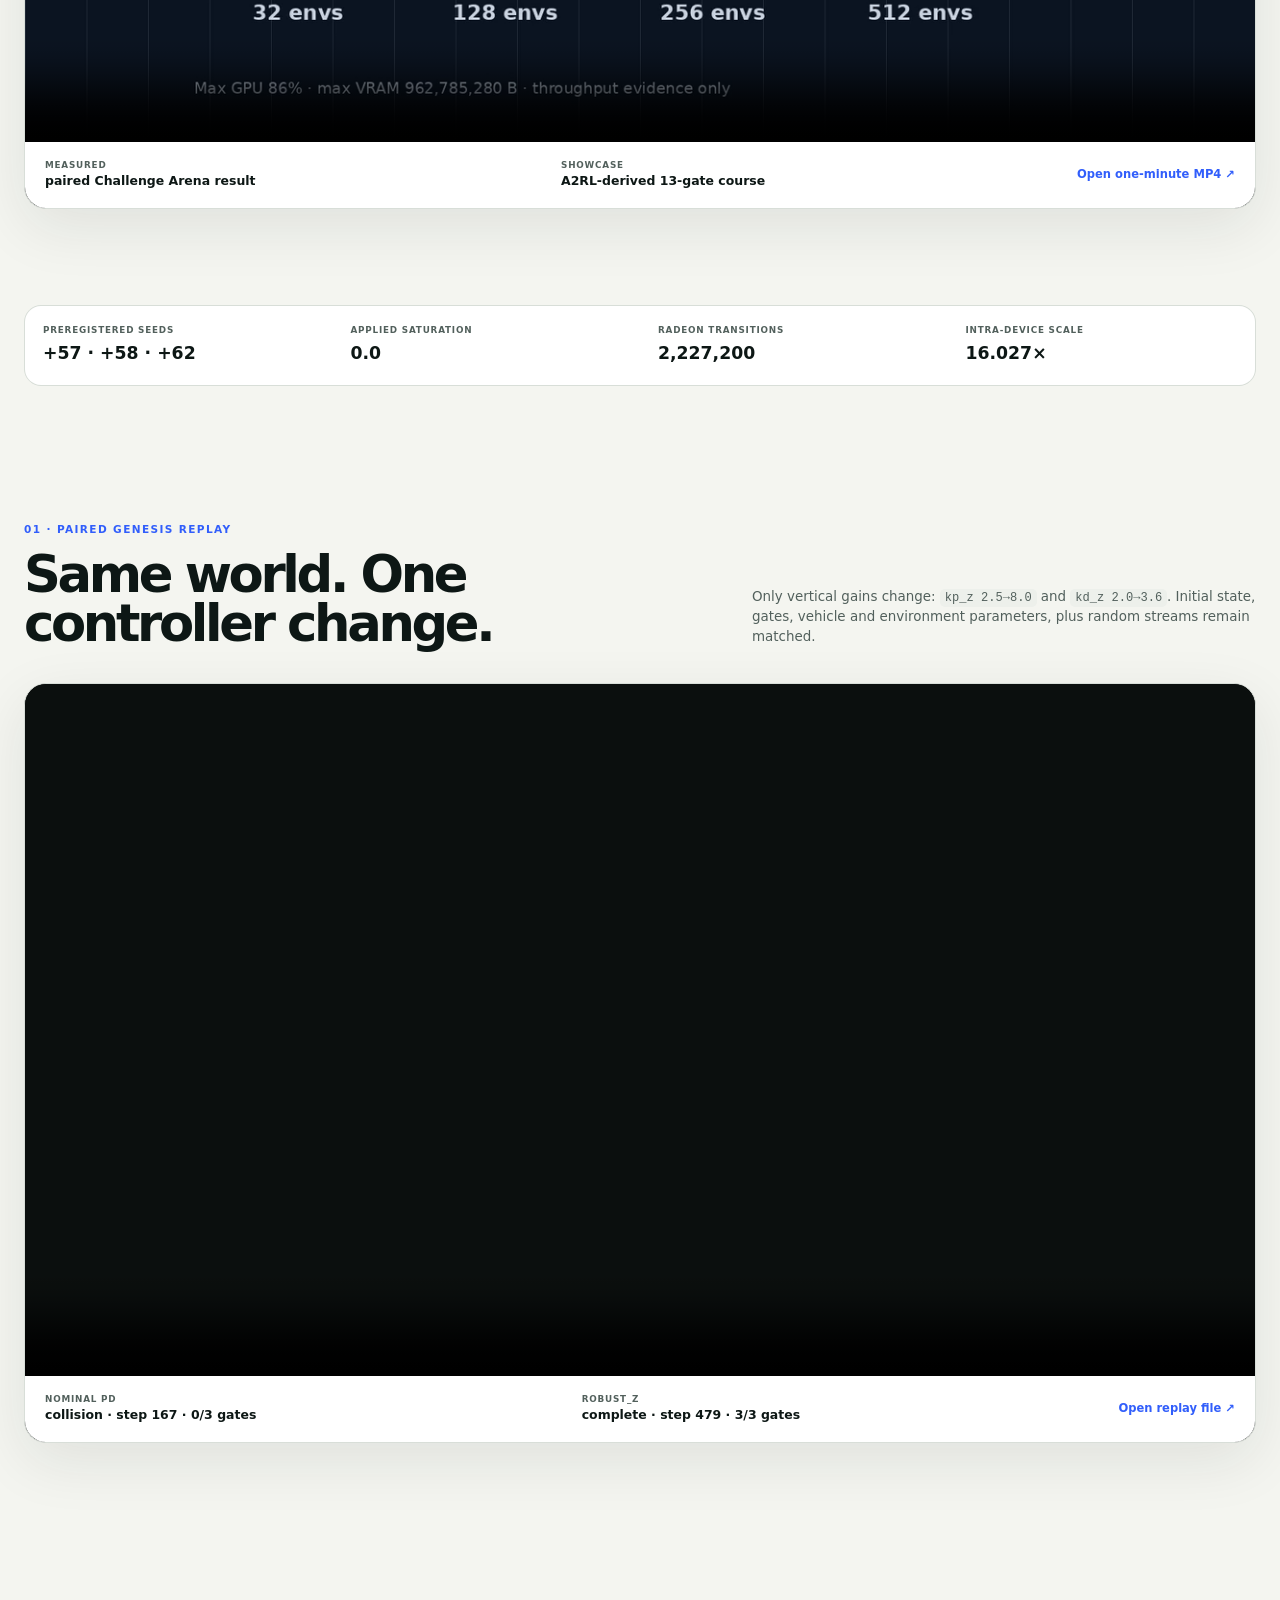
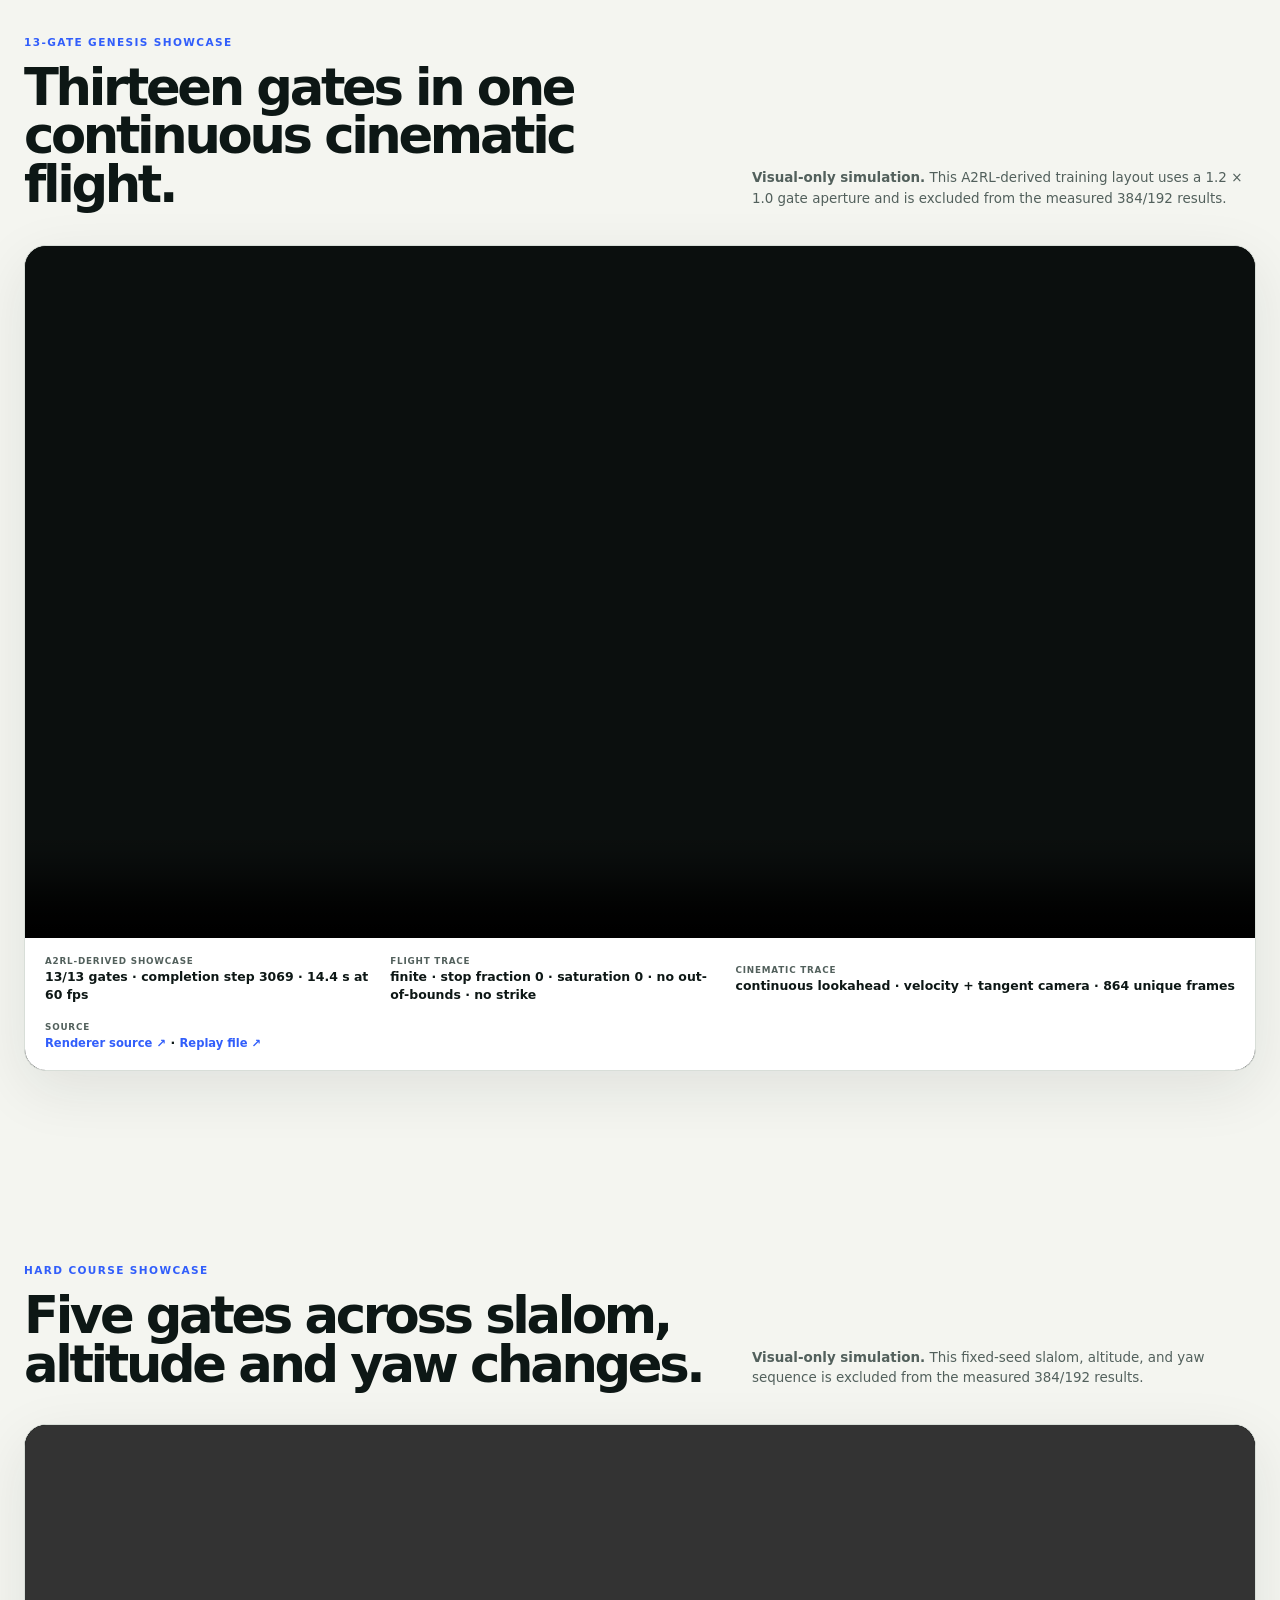
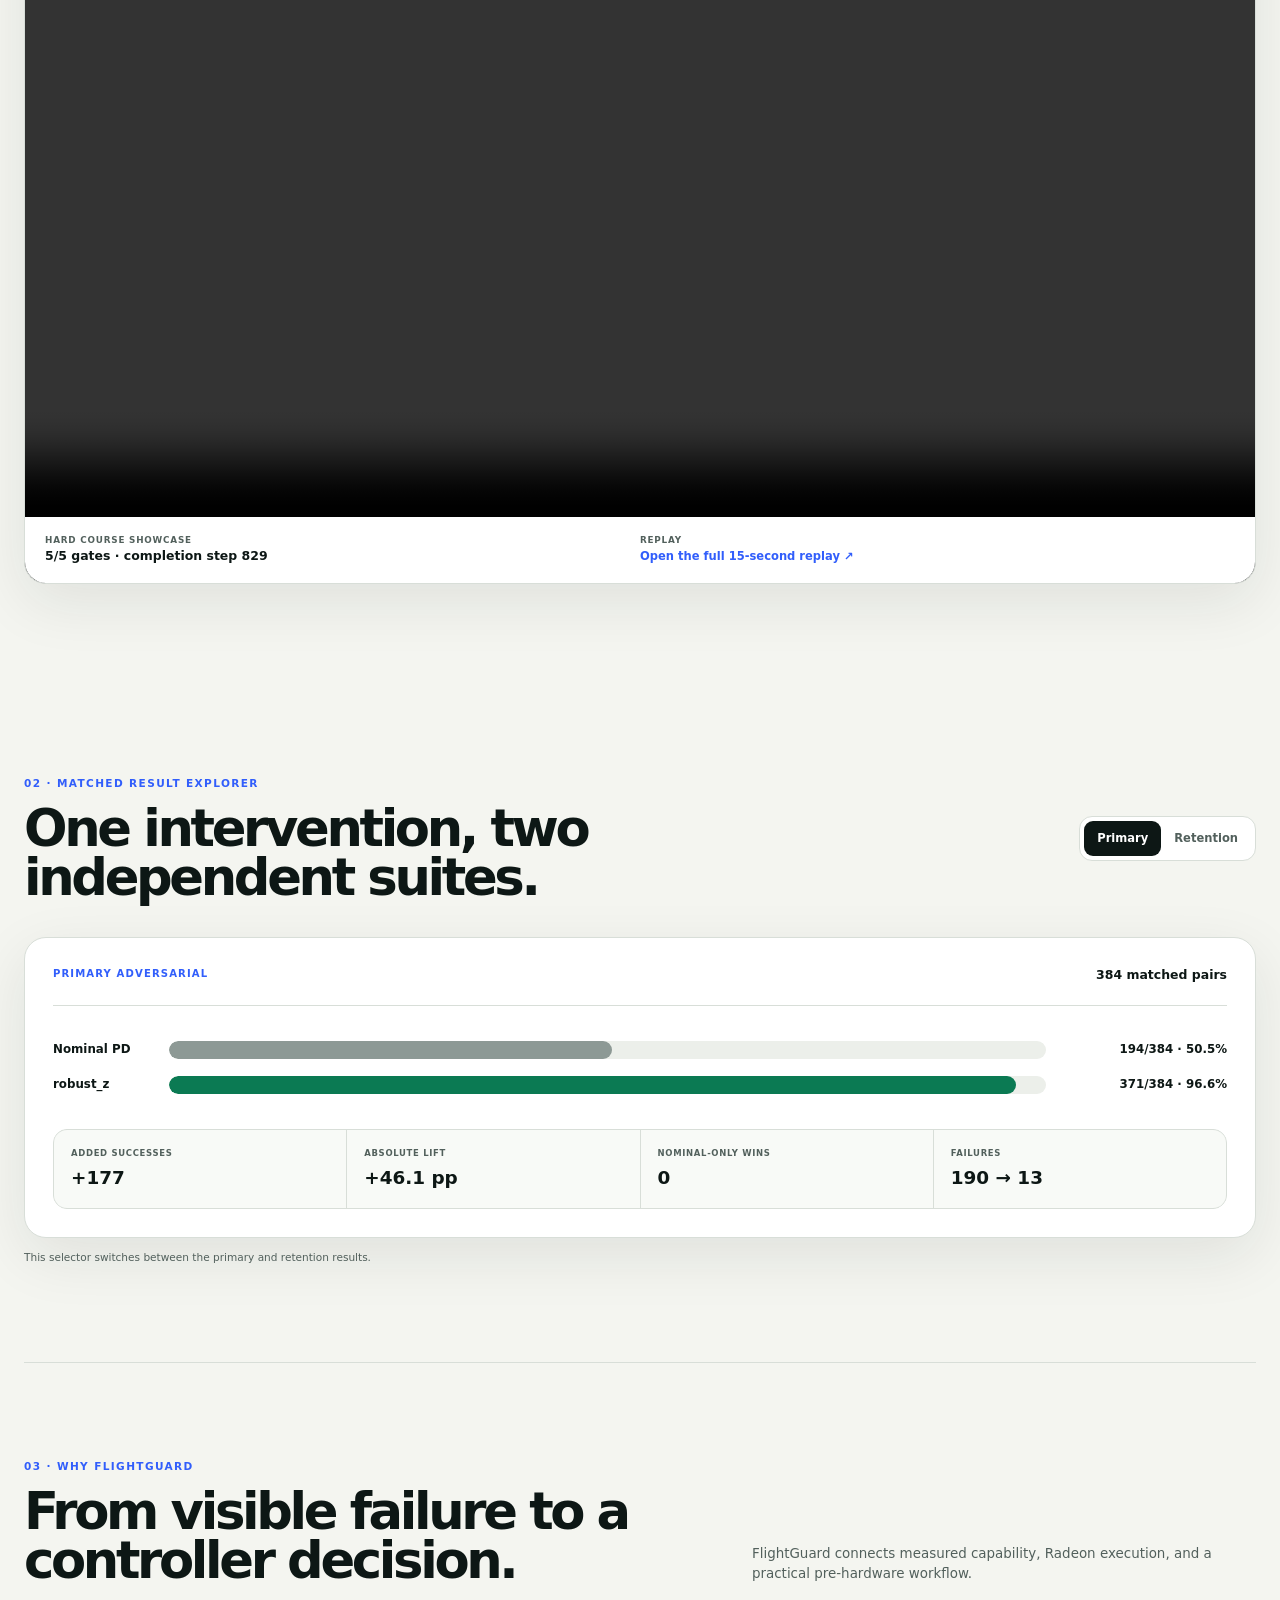
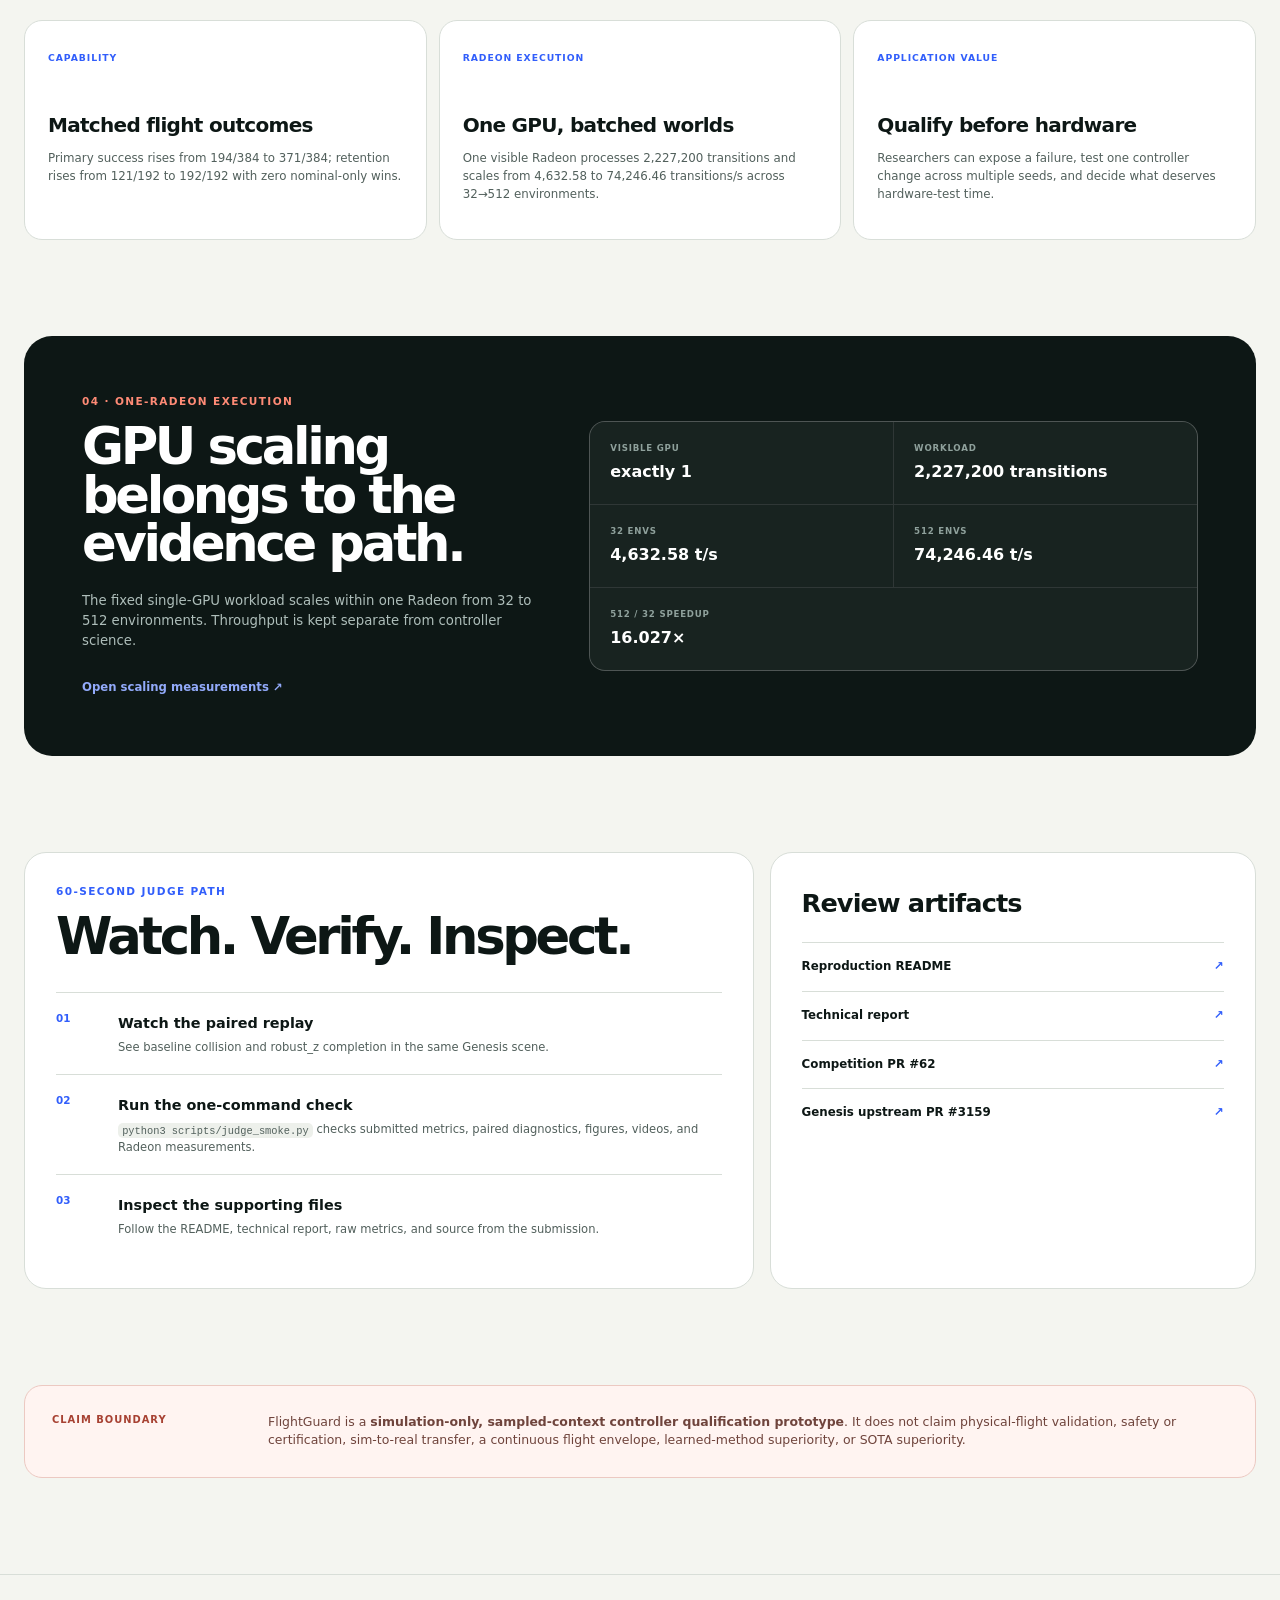
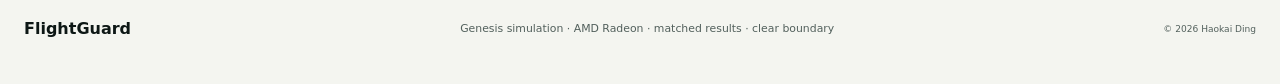
==== commit 7db054ae: "Remove obsolete workflow video link" ====
--- a/submissions/track3-flightguard/demo/faultfork/index.html
+++ b/submissions/track3-flightguard/demo/faultfork/index.html
@@ -207,7 +207,6 @@
         <h3>Review artifacts</h3>
         <a href="https://github.com/HaokaiDing/Radeon-hackathon-2026-07/blob/track3-faultfork/submissions/track3-flightguard/README.md"><span>Reproduction README</span><b>↗</b></a>
         <a href="https://github.com/HaokaiDing/Radeon-hackathon-2026-07/blob/track3-faultfork/submissions/track3-flightguard/docs/technical-report.md"><span>Technical report</span><b>↗</b></a>
-        <a href="https://github.com/HaokaiDing/Radeon-hackathon-2026-07/blob/track3-faultfork/submissions/track3-flightguard/submission/flightguard-challenge-arena-workflow-demo-v3.mp4"><span>3.5-minute workflow video</span><b>↗</b></a>
         <a href="https://github.com/AMD-DEV-CONTEST/Radeon-hackathon-2026-07/pull/62"><span>Competition PR #62</span><b>↗</b></a>
         <a href="https://github.com/Genesis-Embodied-AI/genesis-world/pull/3159"><span>Genesis upstream PR #3159</span><b>↗</b></a>
       </div>
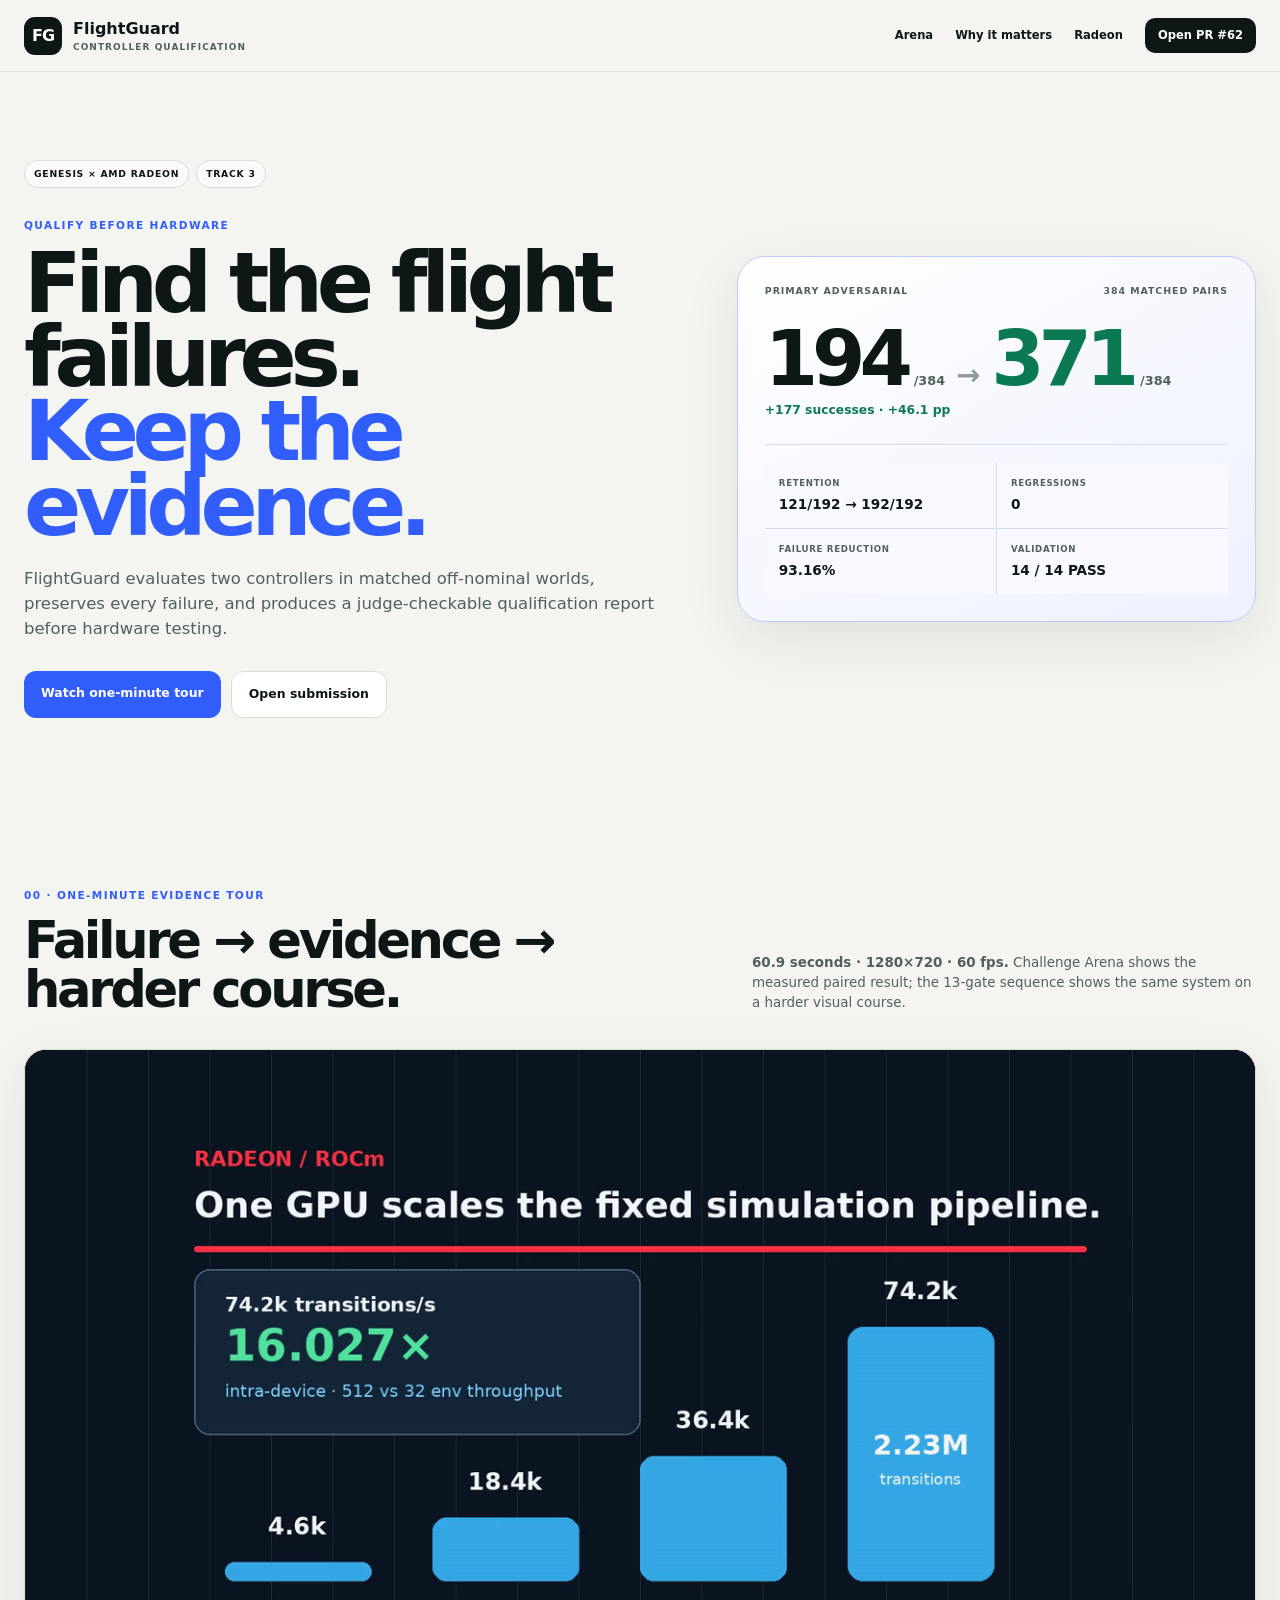
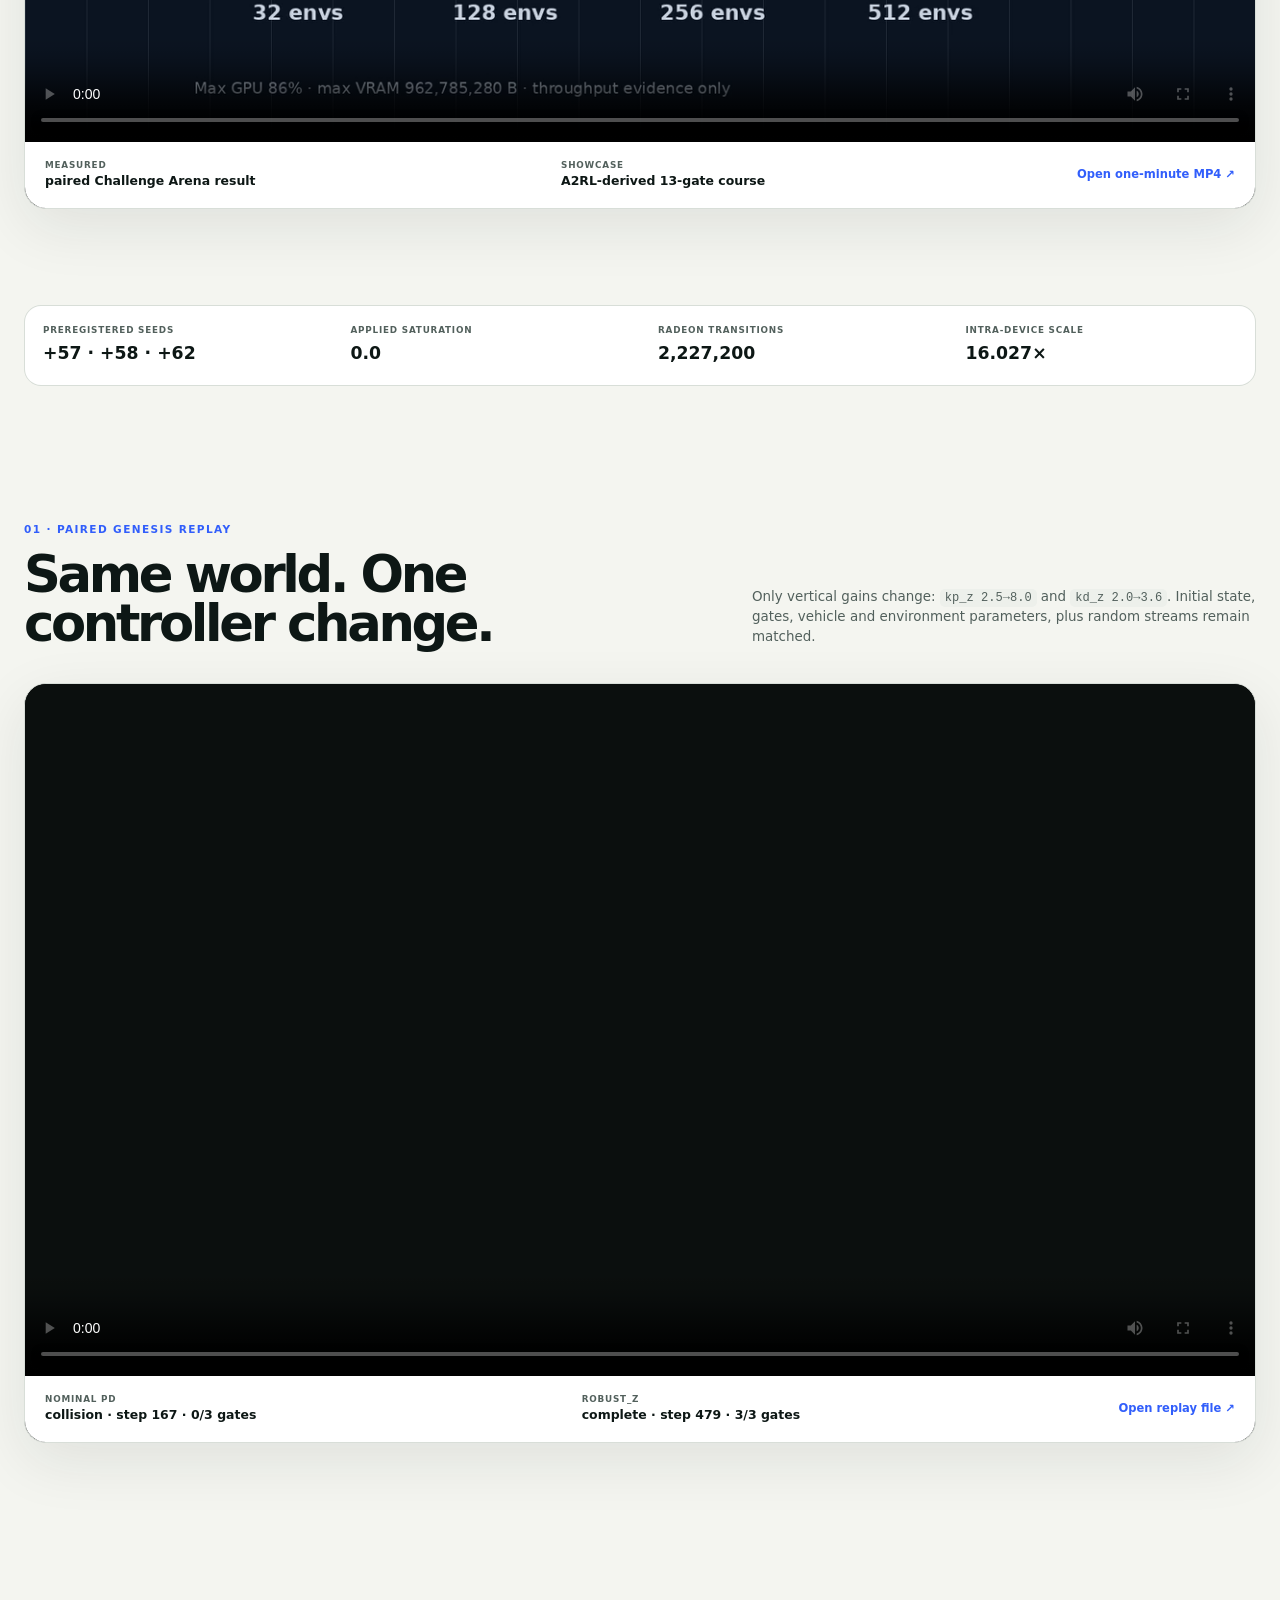
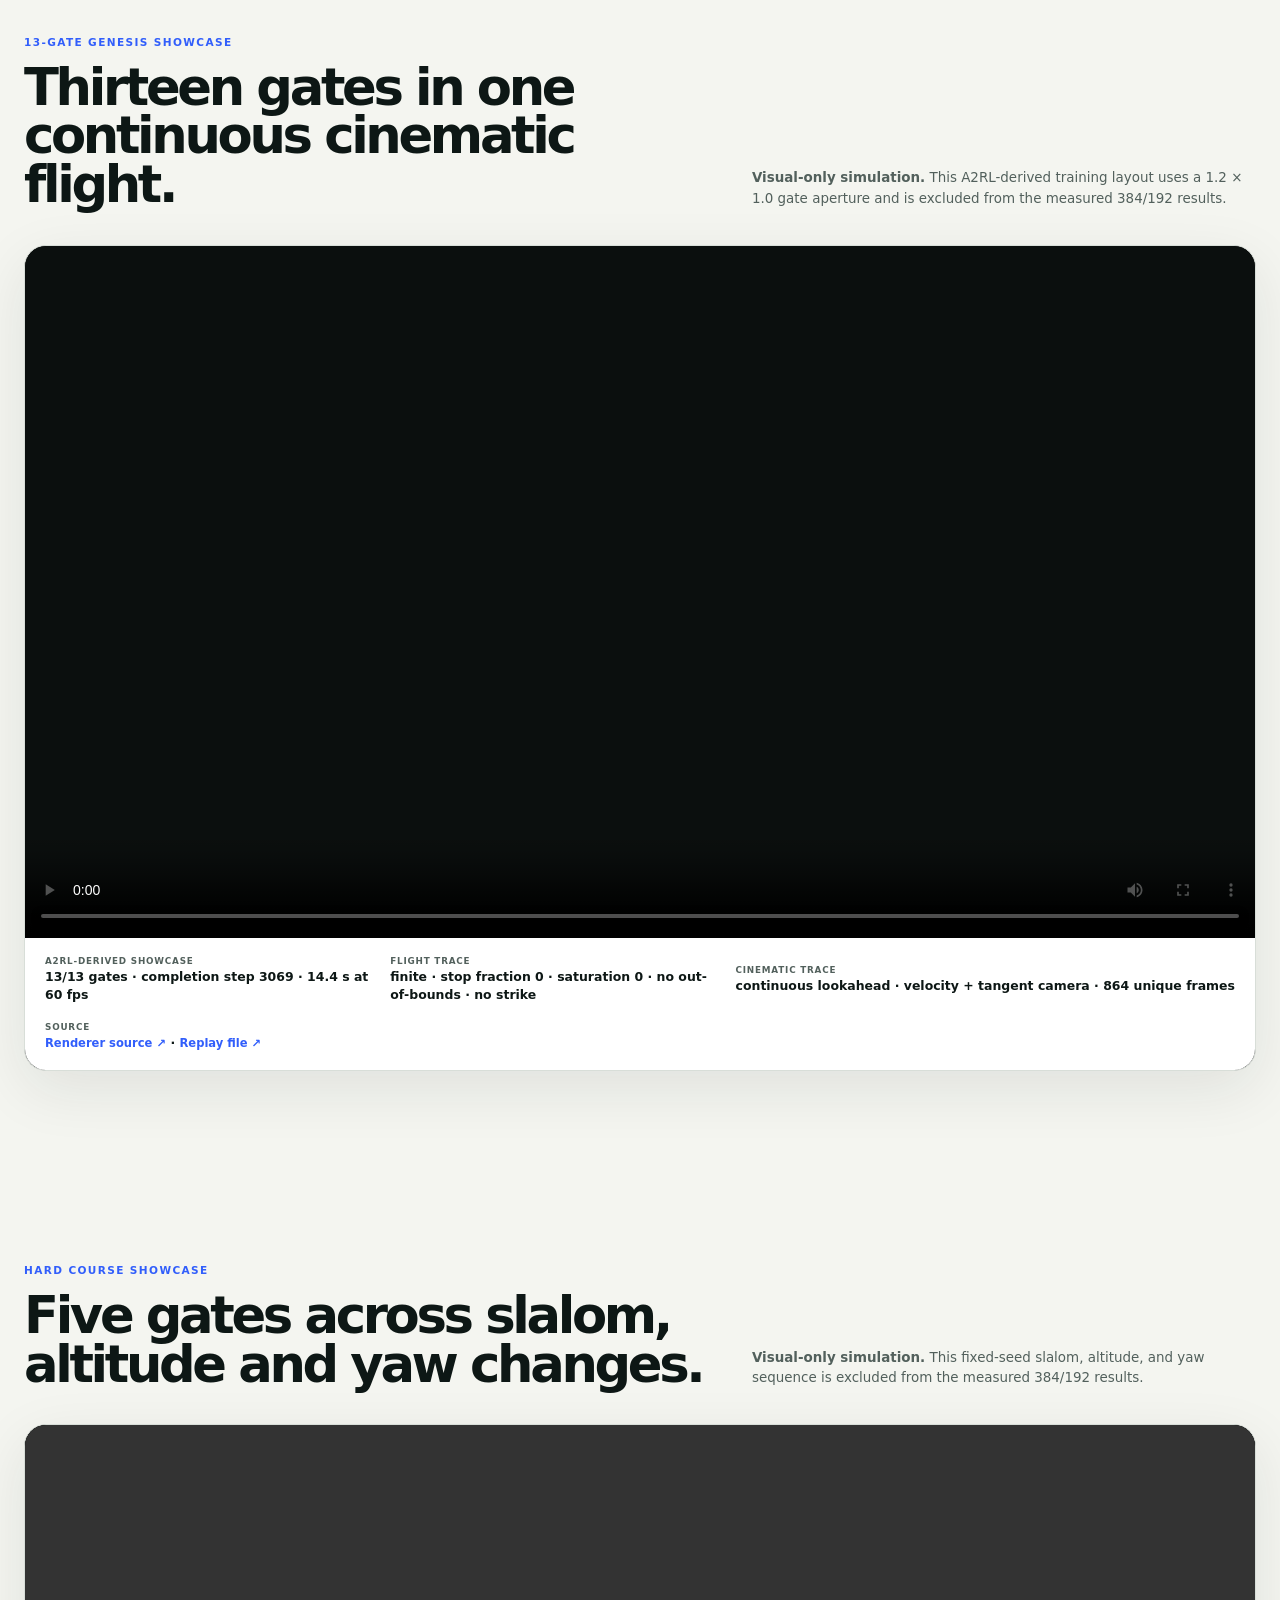
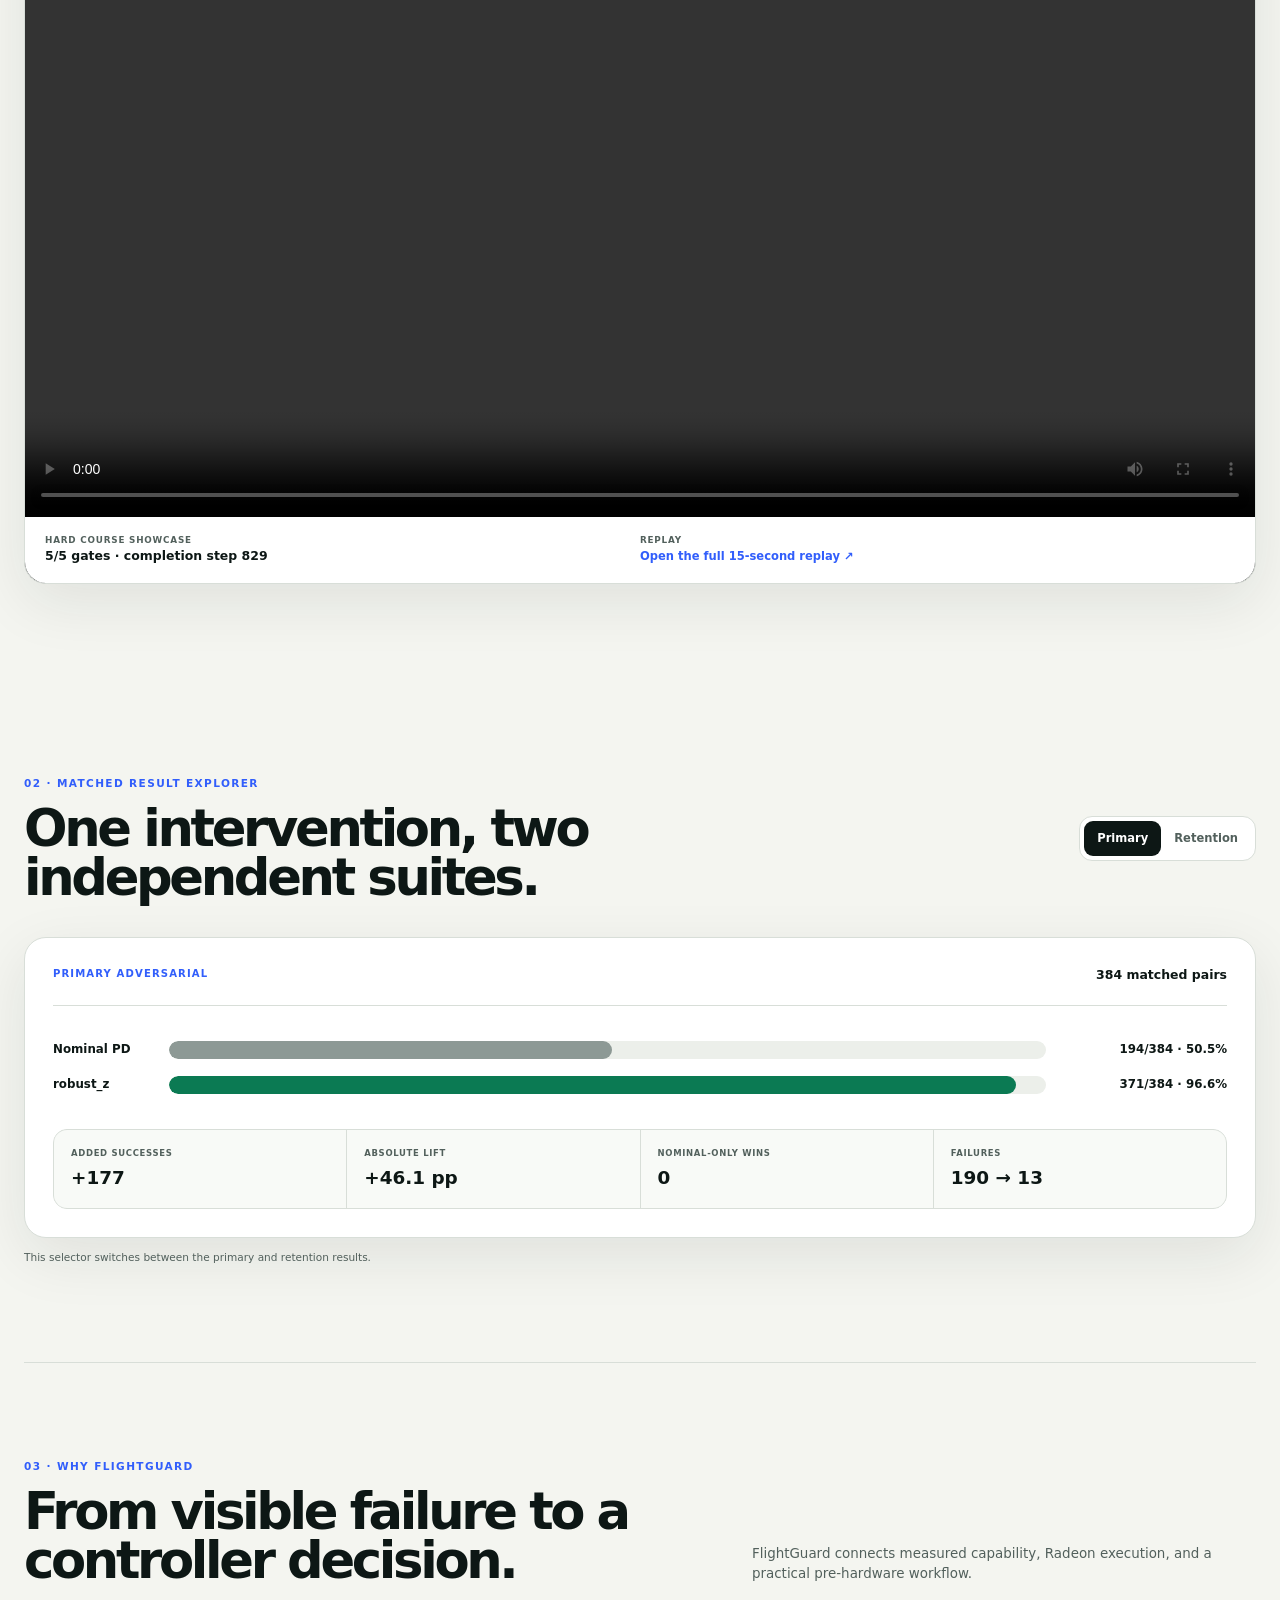
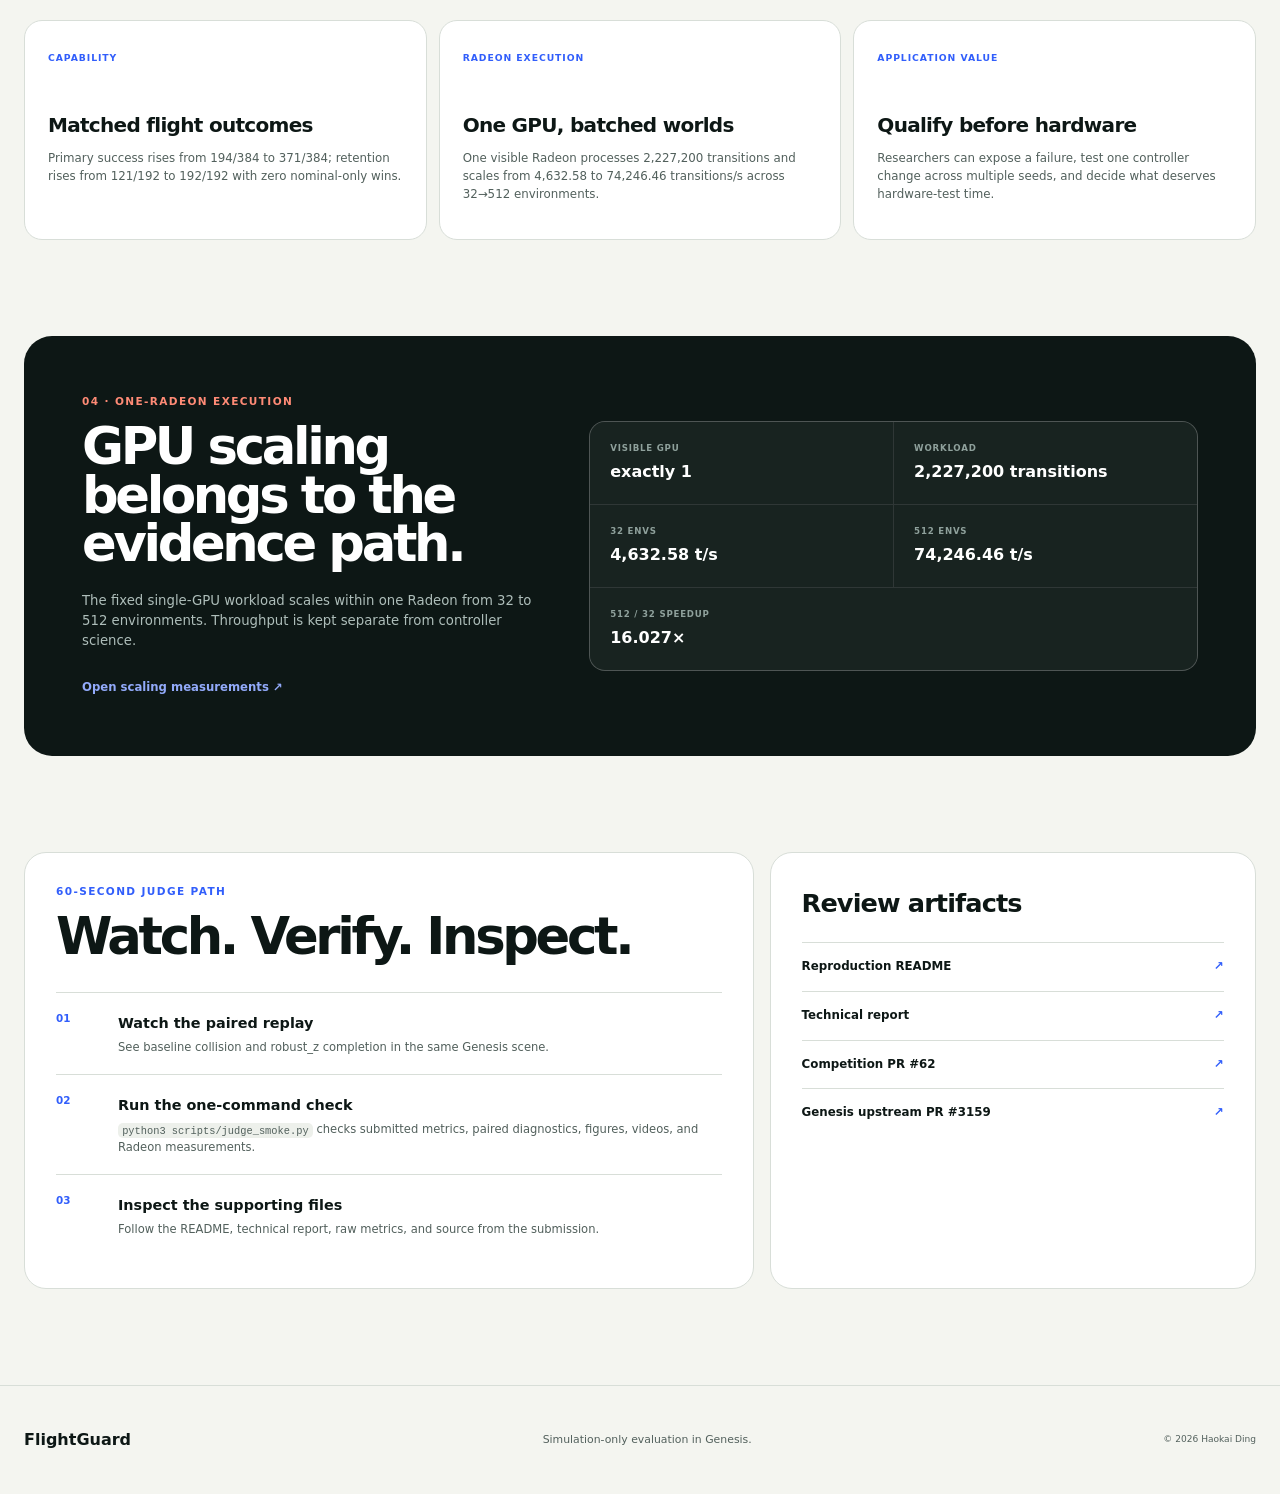
==== commit 8ffe15bb: "Simplify simulation boundary copy" ====
--- a/submissions/track3-flightguard/demo/faultfork/index.html
+++ b/submissions/track3-flightguard/demo/faultfork/index.html
@@ -37,7 +37,6 @@
     <section class="hero">
       <div class="hero-copy">
         <div class="pills">
-          <span>SIMULATION-ONLY</span>
           <span>GENESIS × AMD RADEON</span>
           <span>TRACK 3</span>
         </div>
@@ -212,13 +211,9 @@
       </div>
     </section>
 
-    <section class="boundary">
-      <span>CLAIM BOUNDARY</span>
-      <p>FlightGuard is a <strong>simulation-only, sampled-context controller qualification prototype</strong>. It does not claim physical-flight validation, safety or certification, sim-to-real transfer, a continuous flight envelope, learned-method superiority, or SOTA superiority.</p>
-    </section>
   </main>
 
-  <footer><strong>FlightGuard</strong><span>Genesis simulation · AMD Radeon · matched results · clear boundary</span><small>© <span id="year">2026</span> Haokai Ding</small></footer>
+  <footer><strong>FlightGuard</strong><span>Simulation-only evaluation in Genesis.</span><small>© <span id="year">2026</span> Haokai Ding</small></footer>
   <script src="./app.js"></script>
 </body>
 </html>
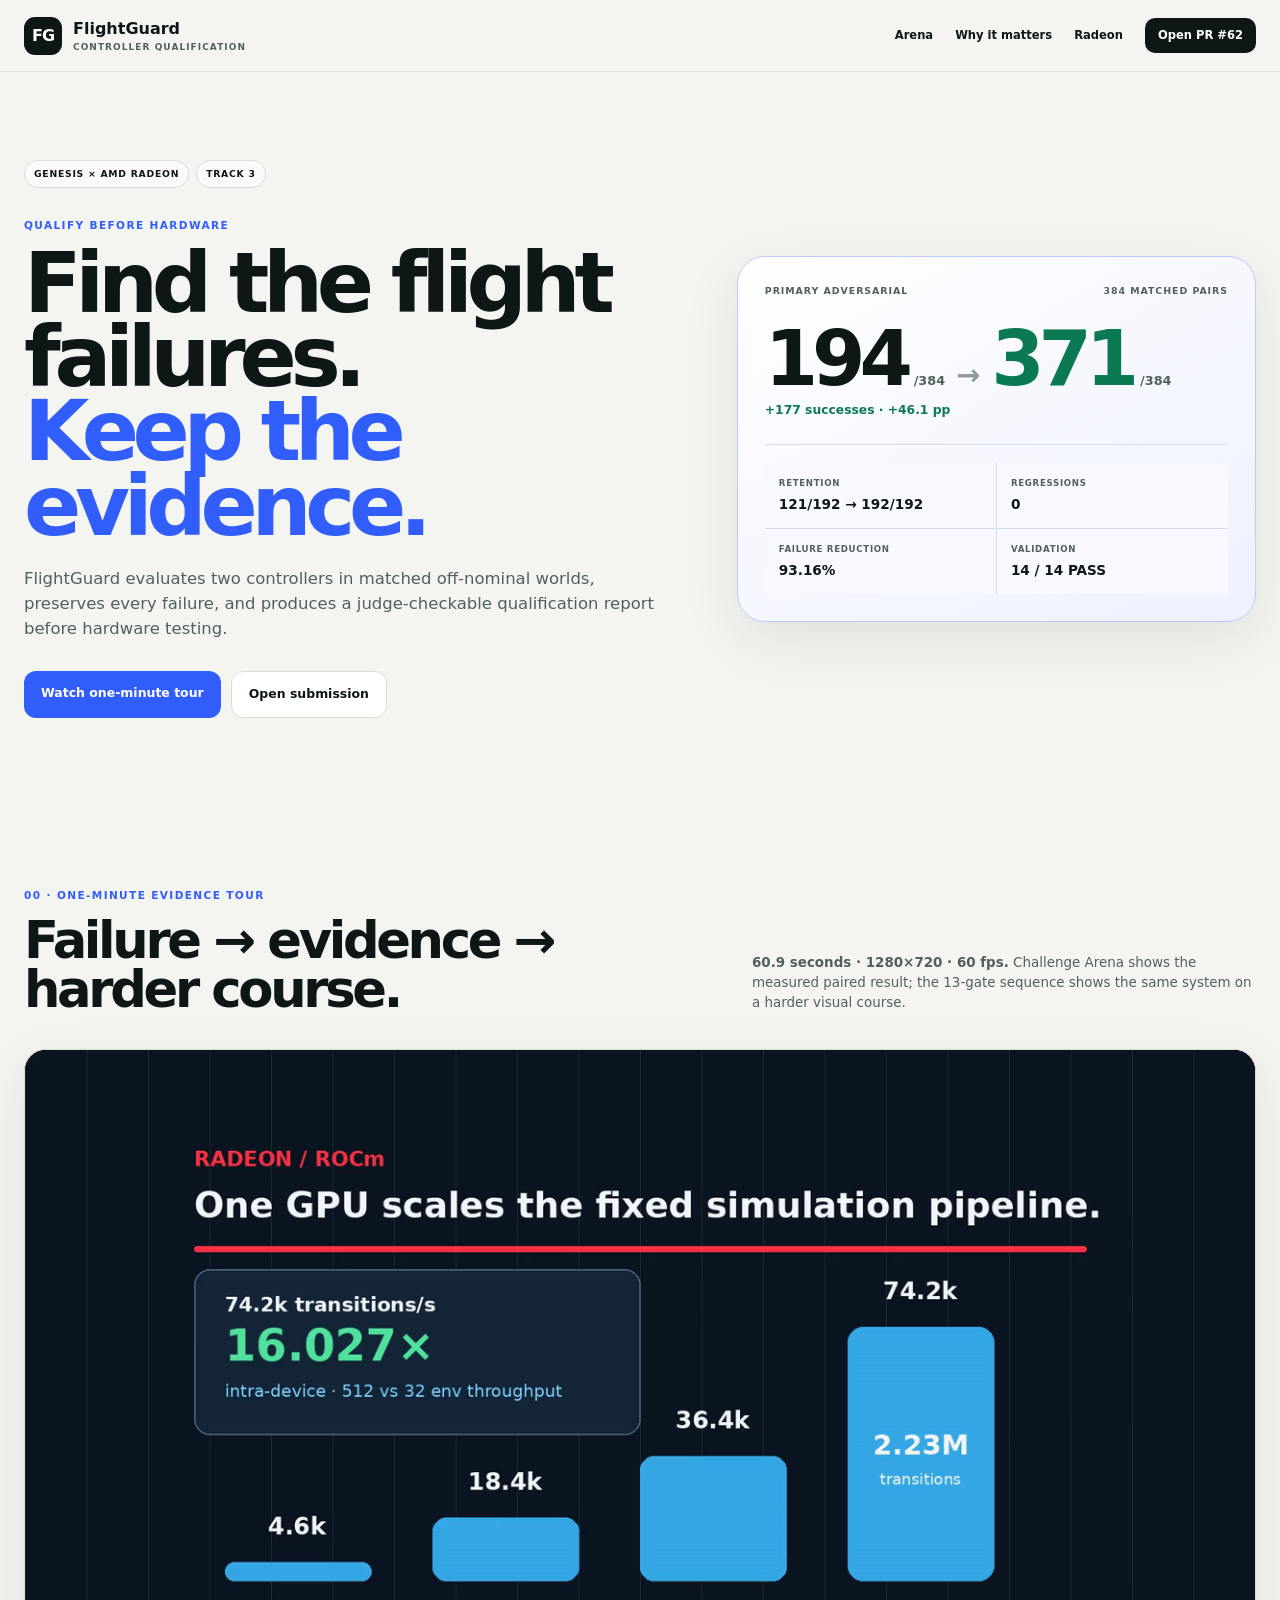
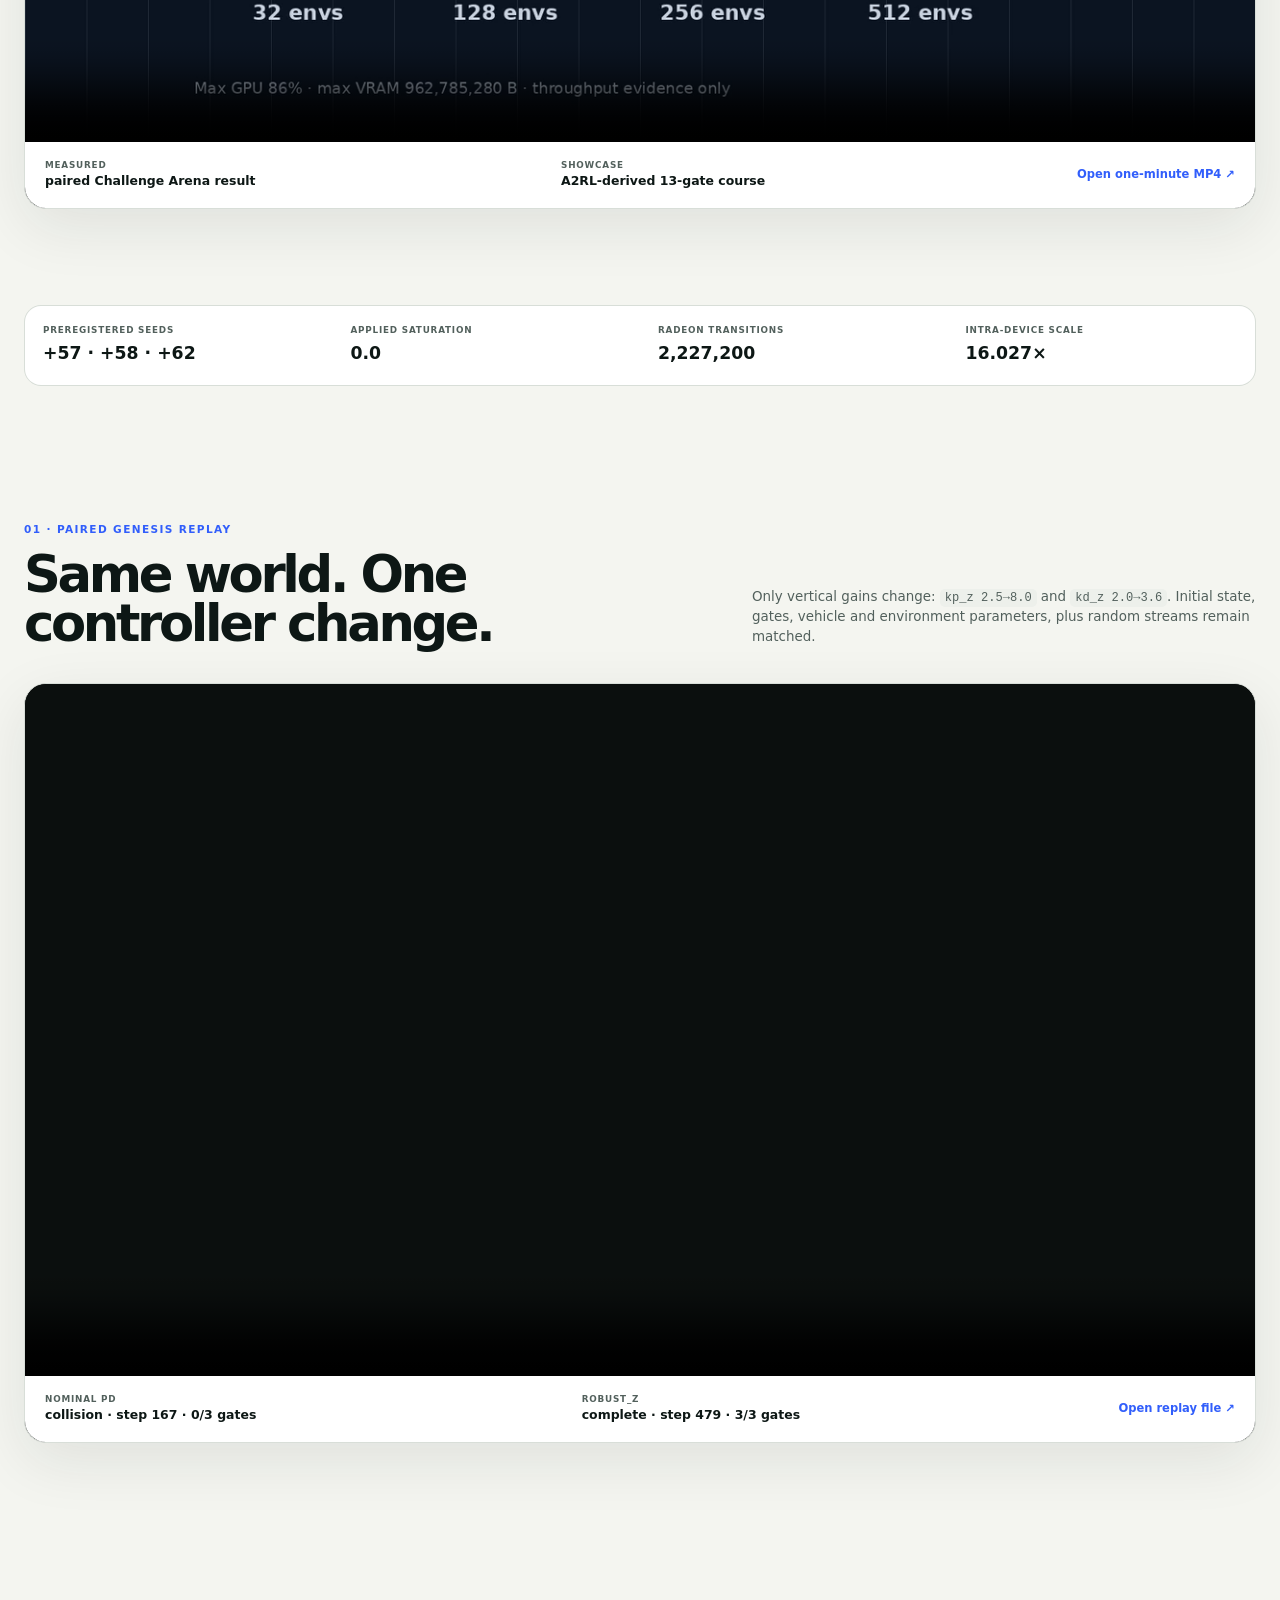
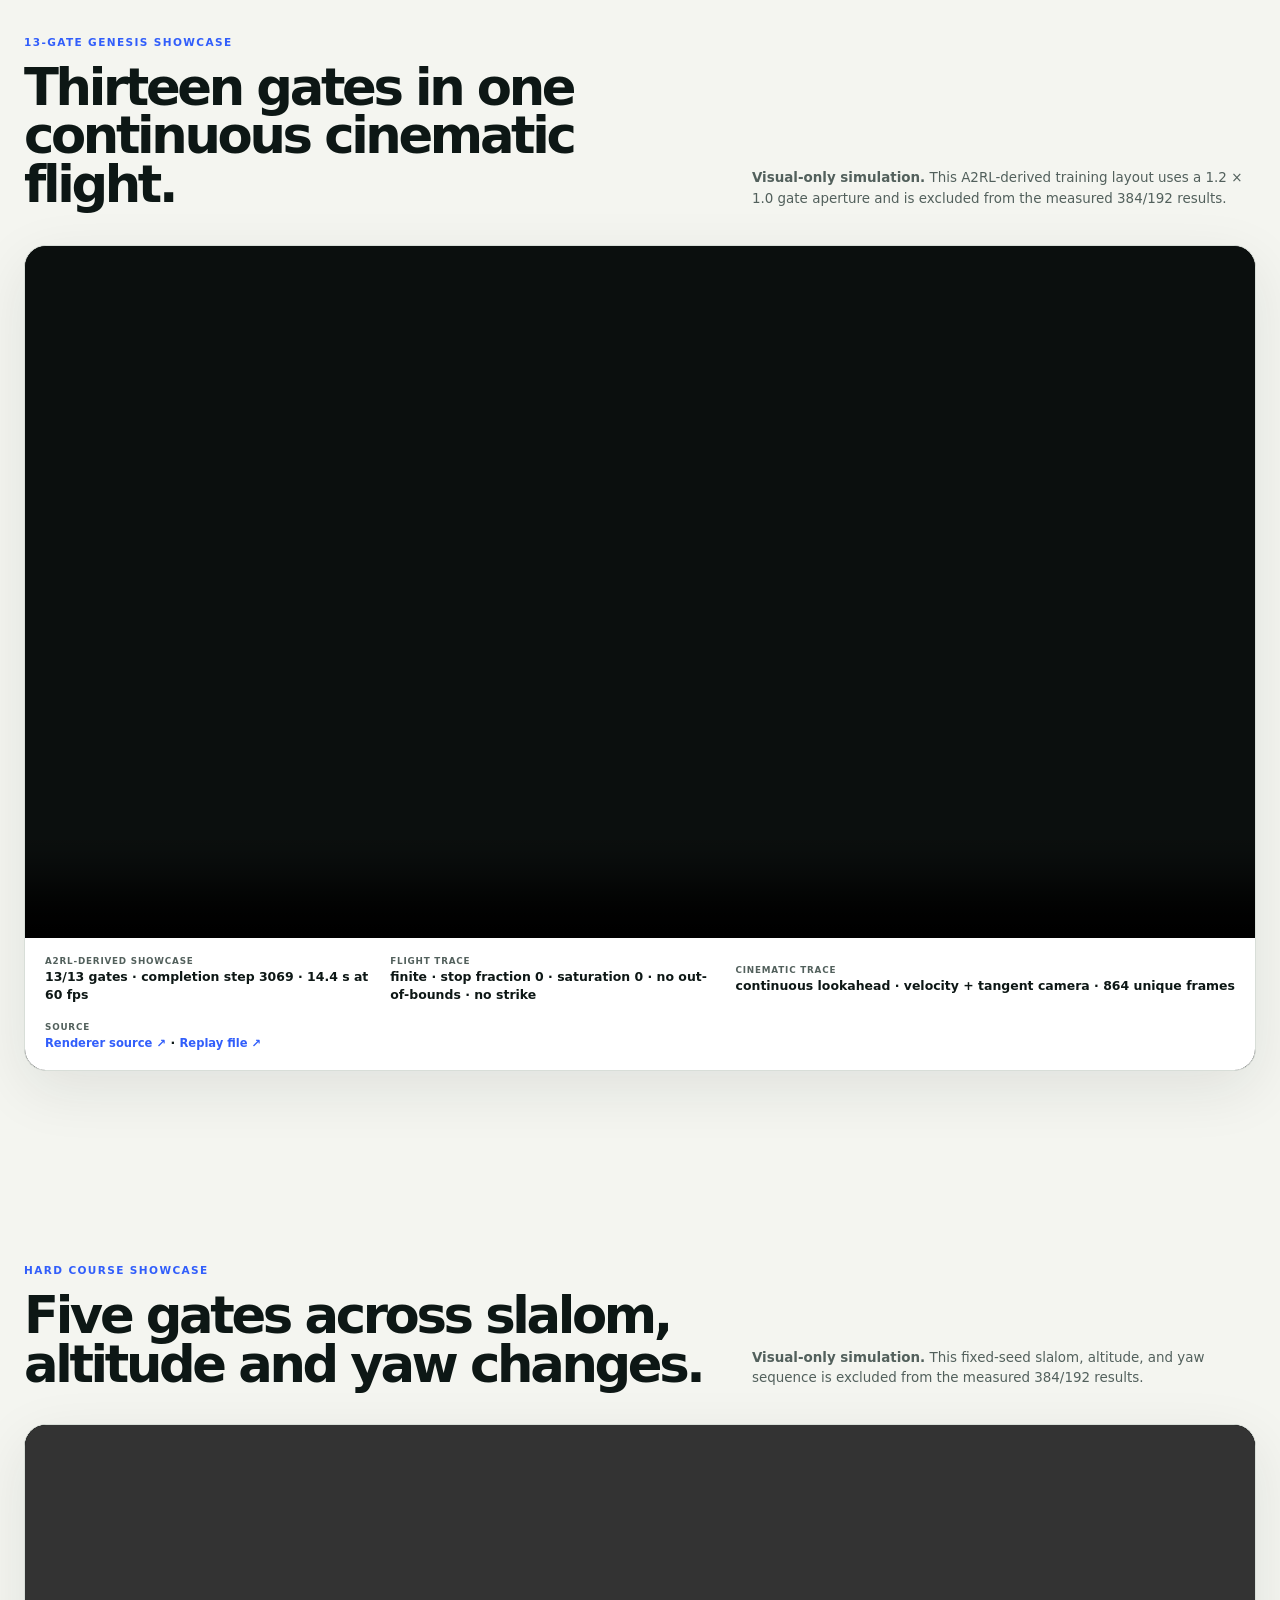
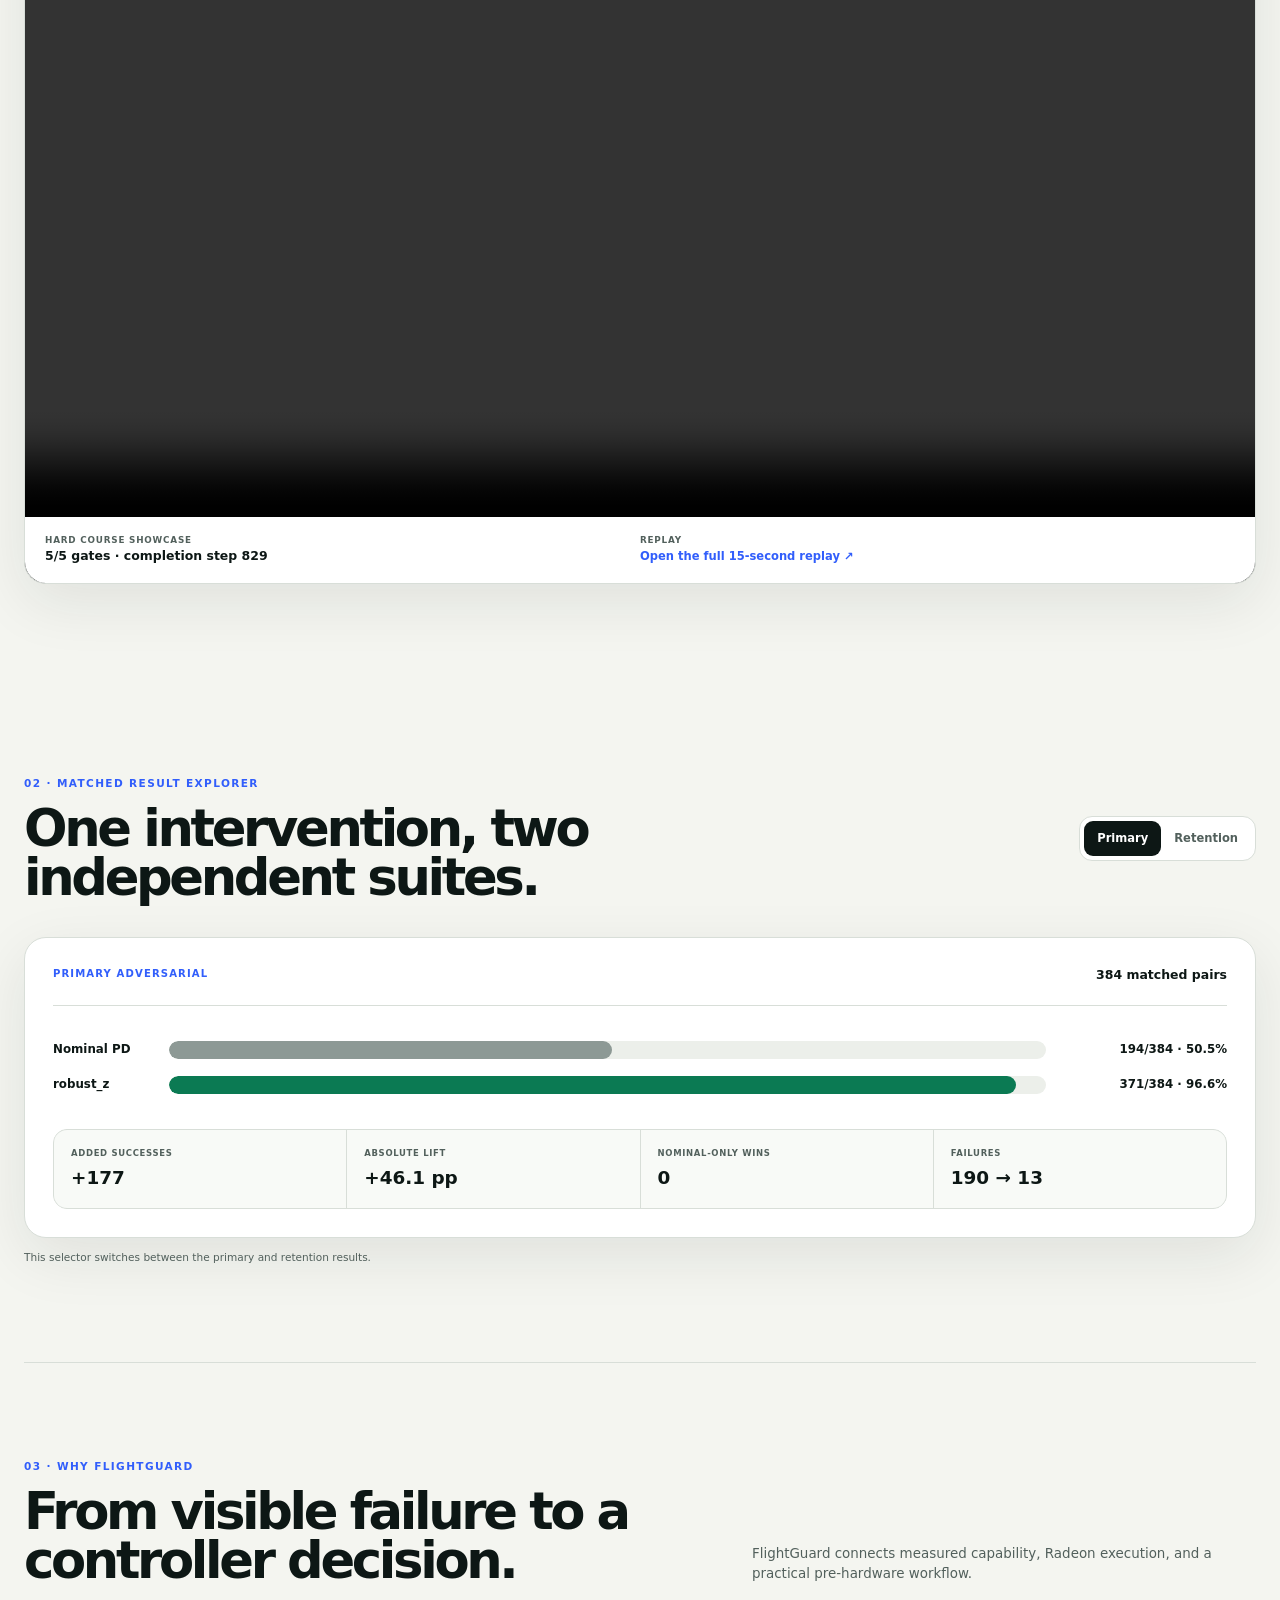
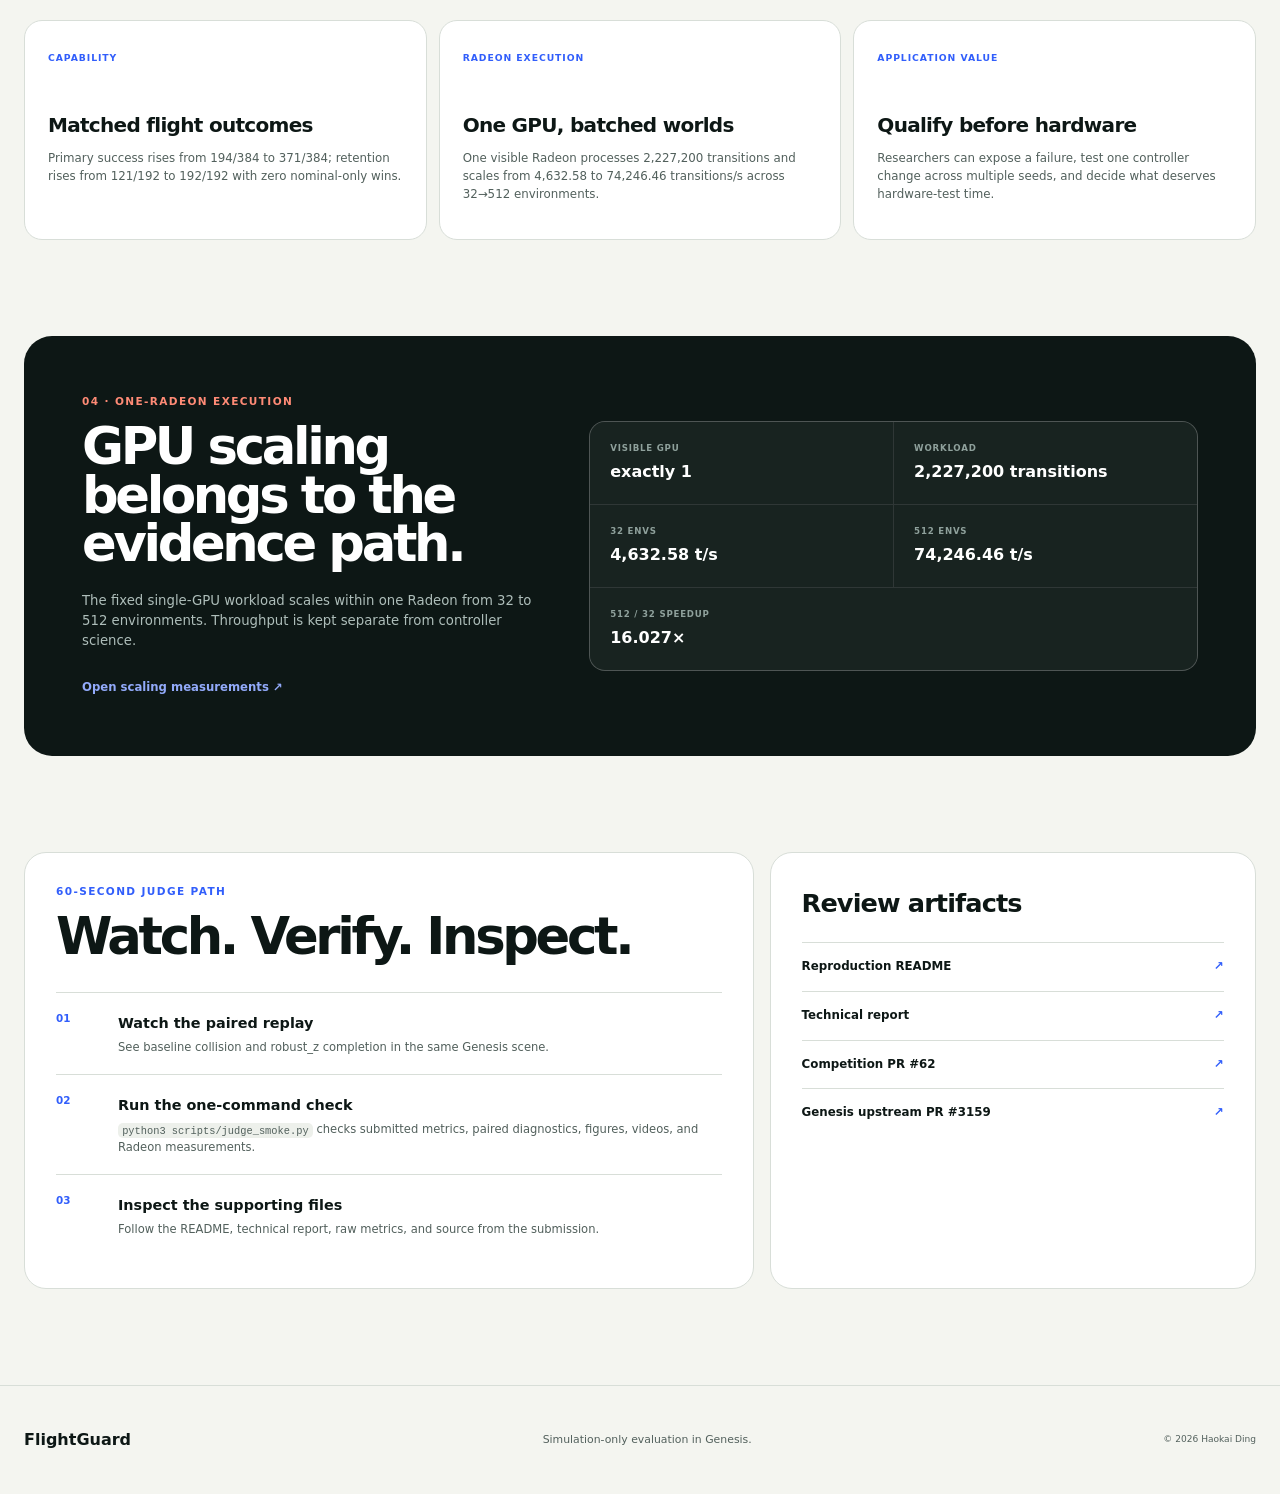
==== commit 548bcb64: "Polish FlightGuard course visuals" ====
--- a/submissions/track3-flightguard/demo/faultfork/index.html
+++ b/submissions/track3-flightguard/demo/faultfork/index.html
@@ -110,8 +110,8 @@
         <p><strong>Visual-only simulation.</strong> This A2RL-derived training layout uses a 1.2 × 1.0 gate aperture and is excluded from the measured 384/192 results.</p>
       </div>
       <div class="video-shell">
-        <video controls preload="metadata" poster="https://raw.githubusercontent.com/HaokaiDing/Radeon-hackathon-2026-07/track3-faultfork/submissions/track3-flightguard/submission/flightguard-genesis-a2rl-course-visual-v3-cinematic-poster.png?v=3918af4f0895">
-          <source src="https://haokaiding.github.io/Radeon-hackathon-2026-07/flightguard-a2rl-course-visual-v3-cinematic.mp4?v=125d0740a408" type="video/mp4">
+        <video controls preload="metadata" poster="https://raw.githubusercontent.com/HaokaiDing/Radeon-hackathon-2026-07/track3-faultfork/submissions/track3-flightguard/submission/flightguard-genesis-a2rl-course-visual-v3-cinematic-poster.png?v=polish-1">
+          <source src="https://haokaiding.github.io/Radeon-hackathon-2026-07/flightguard-a2rl-course-visual-v3-cinematic.mp4?v=polish-1" type="video/mp4">
           Your browser cannot play this video. Use the evidence links below.
         </video>
         <div class="video-caption">
@@ -130,7 +130,7 @@
       </div>
       <div class="video-shell">
         <video controls preload="metadata">
-          <source src="https://haokaiding.github.io/Radeon-hackathon-2026-07/flightguard-genesis-hard-course-visual-v1-web.mp4?v=da1ffea35a8d" type="video/mp4">
+          <source src="https://haokaiding.github.io/Radeon-hackathon-2026-07/flightguard-genesis-hard-course-visual-v1-web.mp4?v=polish-1" type="video/mp4">
           Your browser cannot play this video. Use the evidence links below.
         </video>
         <div class="video-caption">
--- a/submissions/track3-flightguard/demo/faultfork/styles.css
+++ b/submissions/track3-flightguard/demo/faultfork/styles.css
@@ -39,5 +39,5 @@
 footer{display:flex;gap:24px;align-items:center;justify-content:space-between;min-height:110px;padding:0 max(24px,calc((100vw - 1240px)/2));border-top:1px solid var(--line);color:var(--muted);font-size:.68rem}footer strong{color:var(--ink);font-size:1rem}
 code{padding:.15em .4em;border-radius:5px;background:#edf0eb;font-family:ui-monospace,SFMono-Regular,Menlo,monospace;font-size:.9em}
 @media(max-width:980px){.hero,.section-head,.radeon{grid-template-columns:1fr}.hero{gap:34px}.rubric-grid{grid-template-columns:repeat(2,1fr)}.rubric-grid article{grid-column:auto}.proof-strip{grid-template-columns:1fr 1fr}.radeon{padding:38px}.video-caption{grid-template-columns:1fr 1fr}.video-caption a{grid-column:1/-1}.judge{grid-template-columns:1fr}}
-@media(max-width:680px){.topbar{position:static;padding:15px 18px}.topbar nav>a:not(.nav-cta){display:none}.hero,.section,.proof-strip,.boundary{width:min(100% - 28px,1240px)}.hero{min-height:auto;padding:65px 0 48px}h1{font-size:clamp(3.1rem,16vw,5rem)}.score-line strong{font-size:3.3rem}.score-grid,.proof-strip,.result-facts,.rubric-grid,.radeon-grid{grid-template-columns:1fr}.video-caption,.judge,.boundary{grid-template-columns:1fr}.bar-row{grid-template-columns:82px 1fr}.bar-row>strong{grid-column:2;text-align:left}.section{padding:70px 0}.radeon{padding:26px}.rubric-grid article{min-height:210px}.rubric-grid h3{margin-top:25px}.result-title{display:grid;gap:5px}footer{display:grid;padding:28px 18px}}
+@media(max-width:680px){.topbar{position:static;padding:15px 18px}.topbar nav>a:not(.nav-cta){display:none}.hero,.section,.proof-strip,.boundary{width:min(100% - 28px,1240px)}.hero{min-height:auto;padding:52px 0 40px}h1{font-size:clamp(3.1rem,16vw,5rem)}.score-line strong{font-size:3.3rem}.score-grid,.proof-strip,.result-facts,.rubric-grid,.radeon-grid{grid-template-columns:1fr}.video-caption,.judge,.boundary{grid-template-columns:1fr}.bar-row{grid-template-columns:82px 1fr}.bar-row>strong{grid-column:2;text-align:left}.section{padding:56px 0}.section-head{margin-bottom:28px}.video-caption{gap:12px;padding:14px 16px}.result-panel{padding:22px}.radeon{padding:22px}.rubric-grid article{min-height:210px}.rubric-grid h3{margin-top:25px}.result-title{display:grid;gap:5px}footer{display:grid;padding:24px 18px}}
 @media(prefers-reduced-motion:reduce){*{scroll-behavior:auto!important;transition:none!important}}
